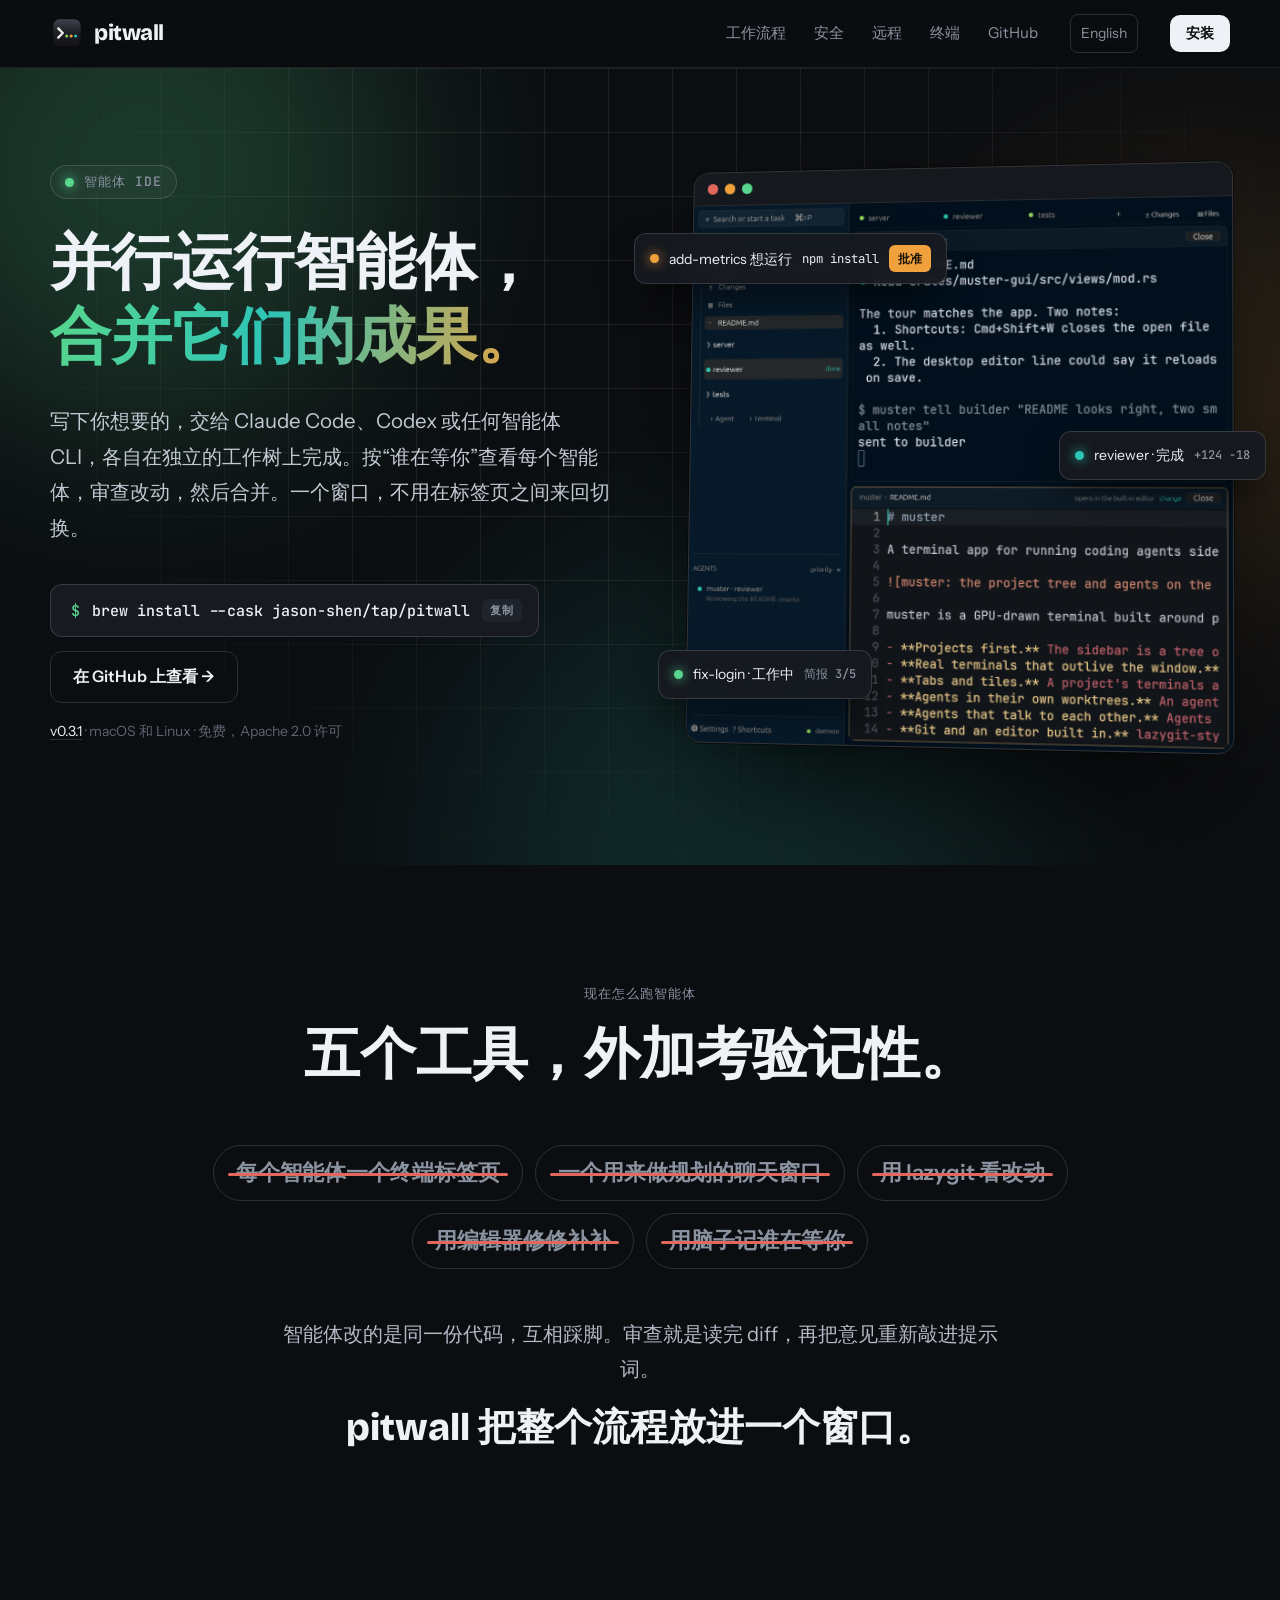
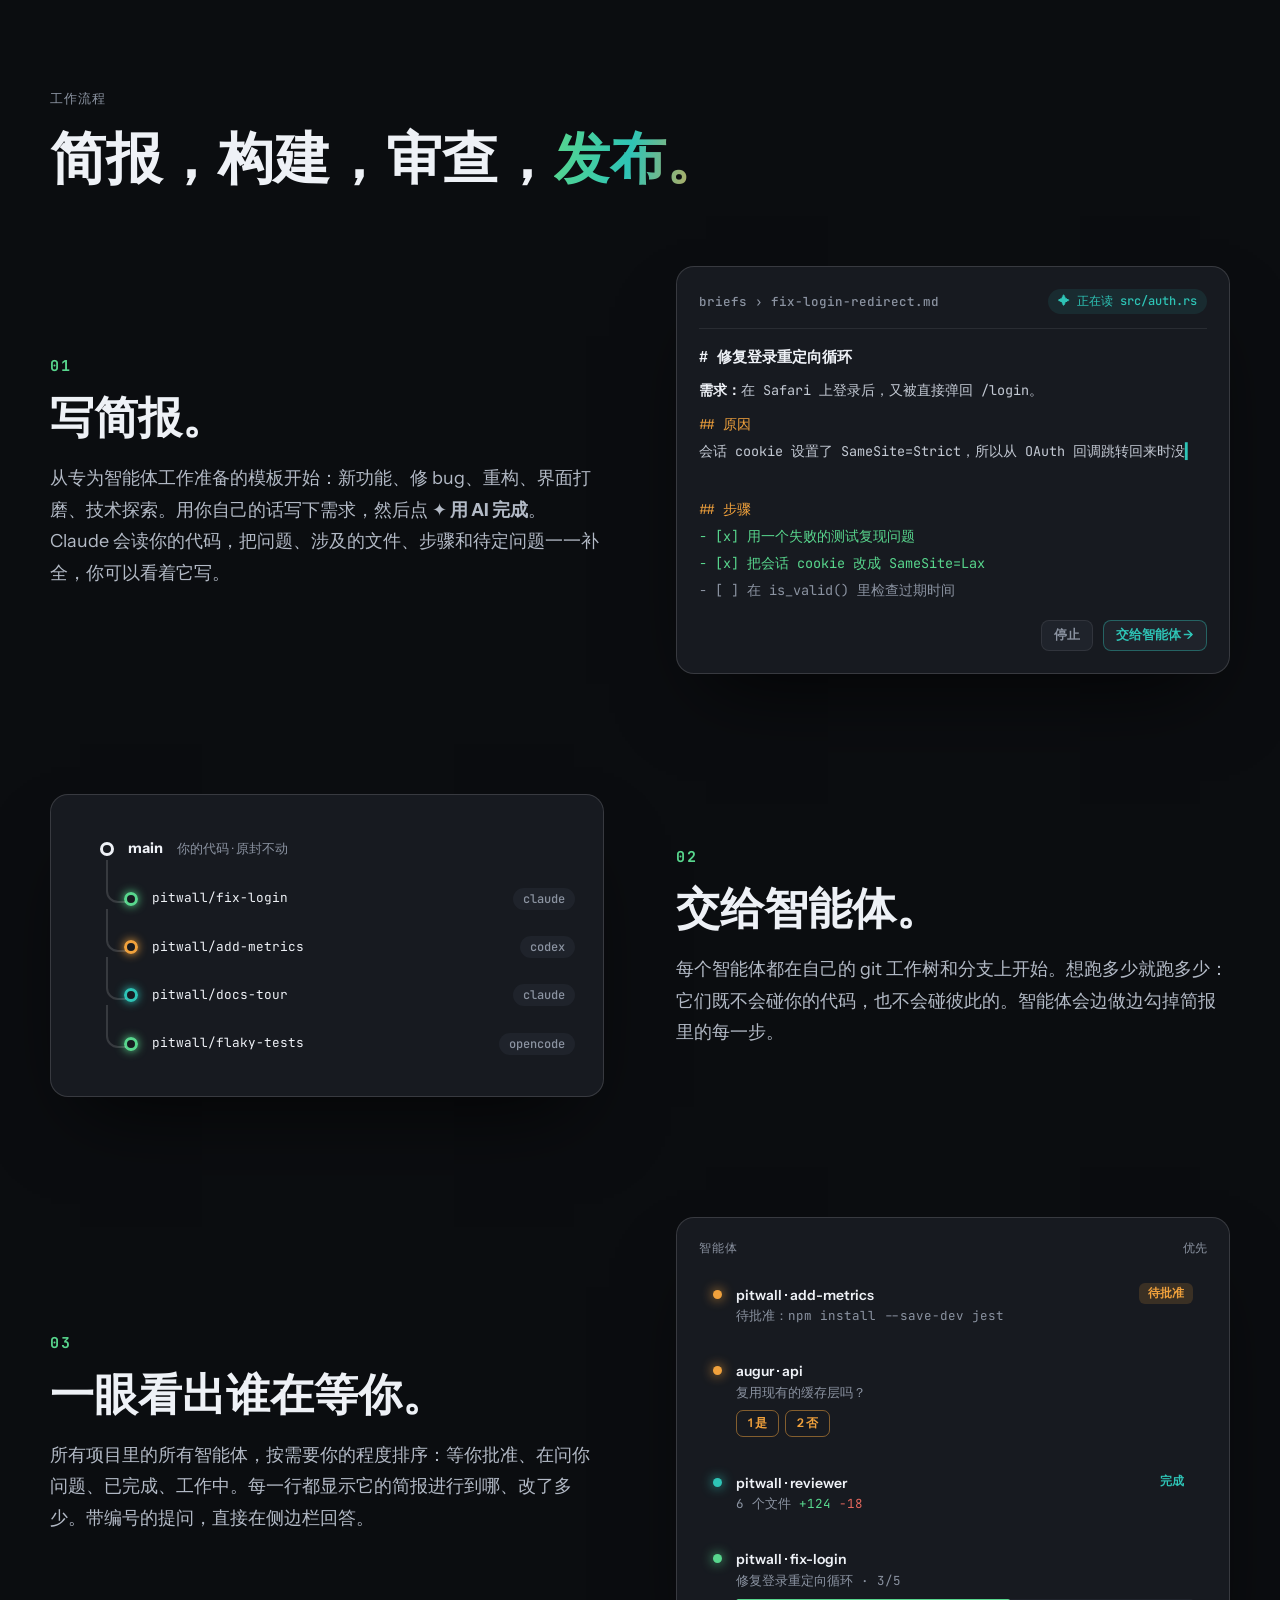
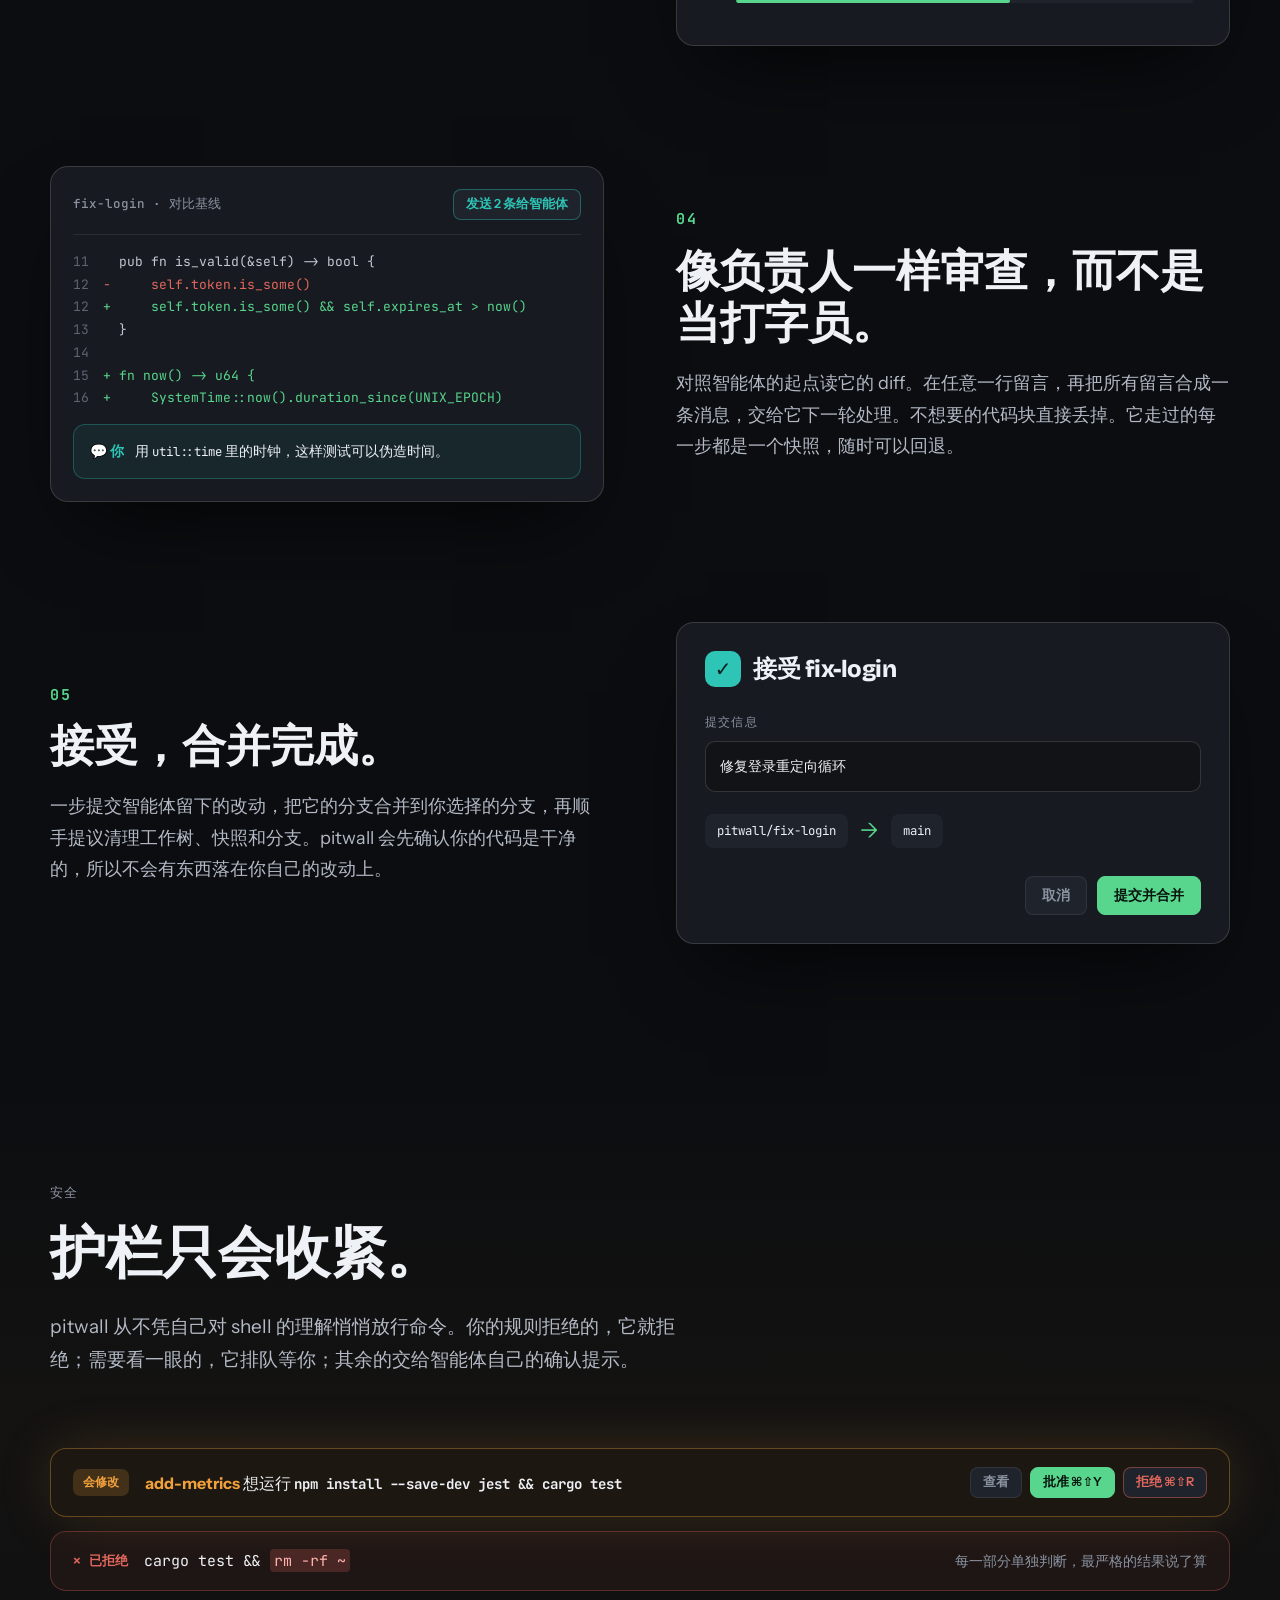
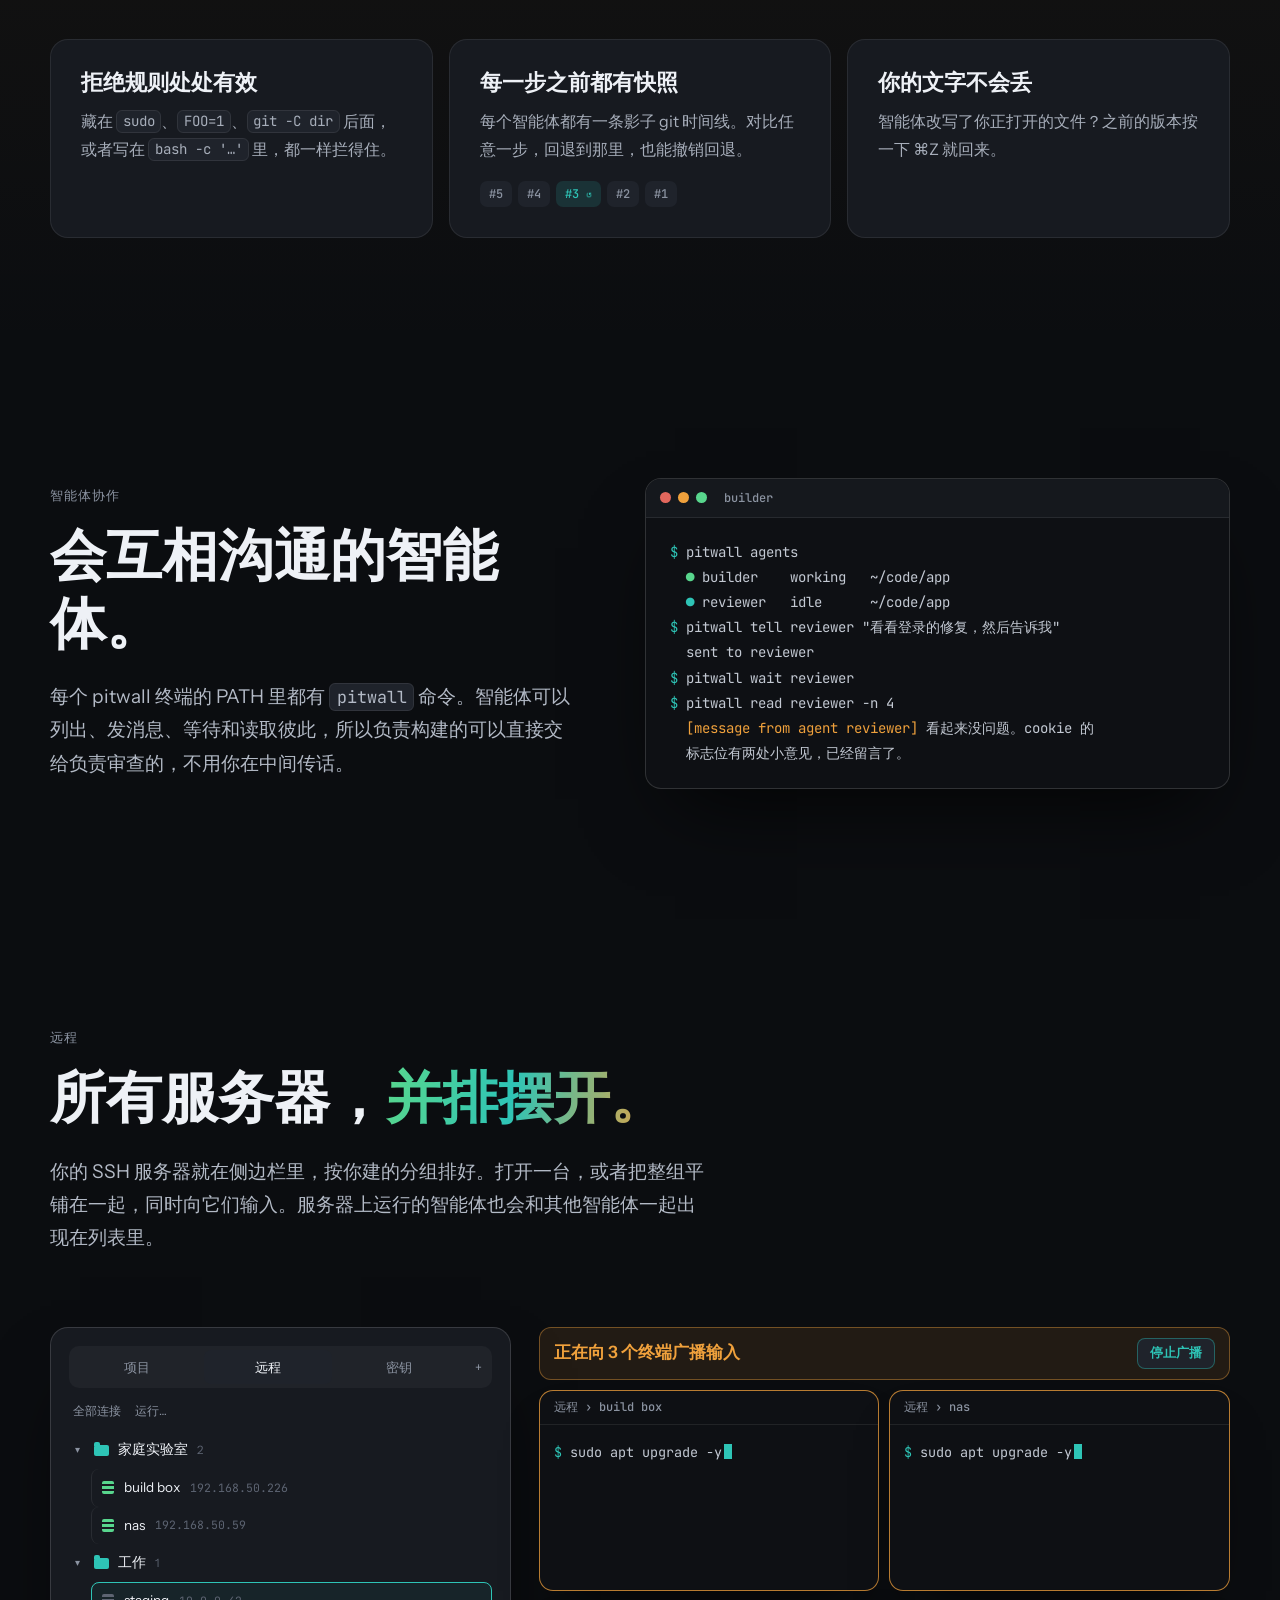
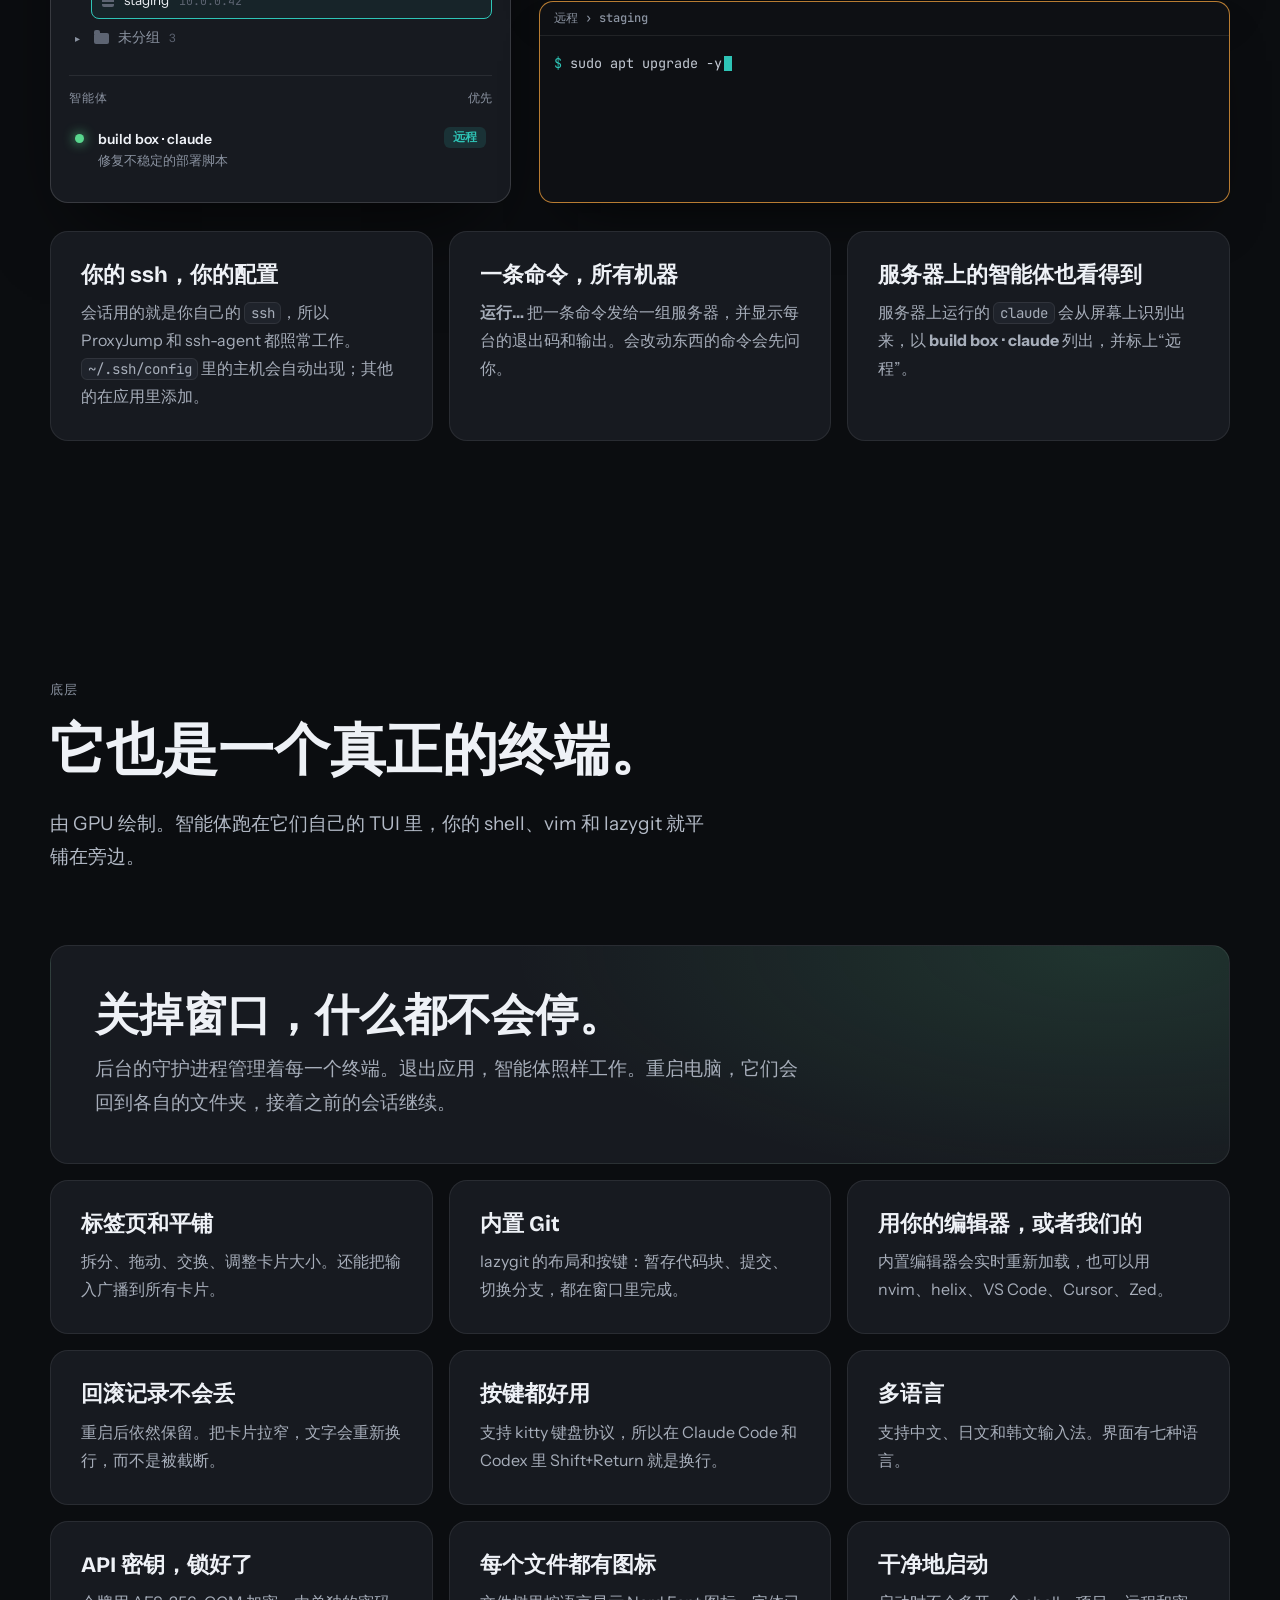
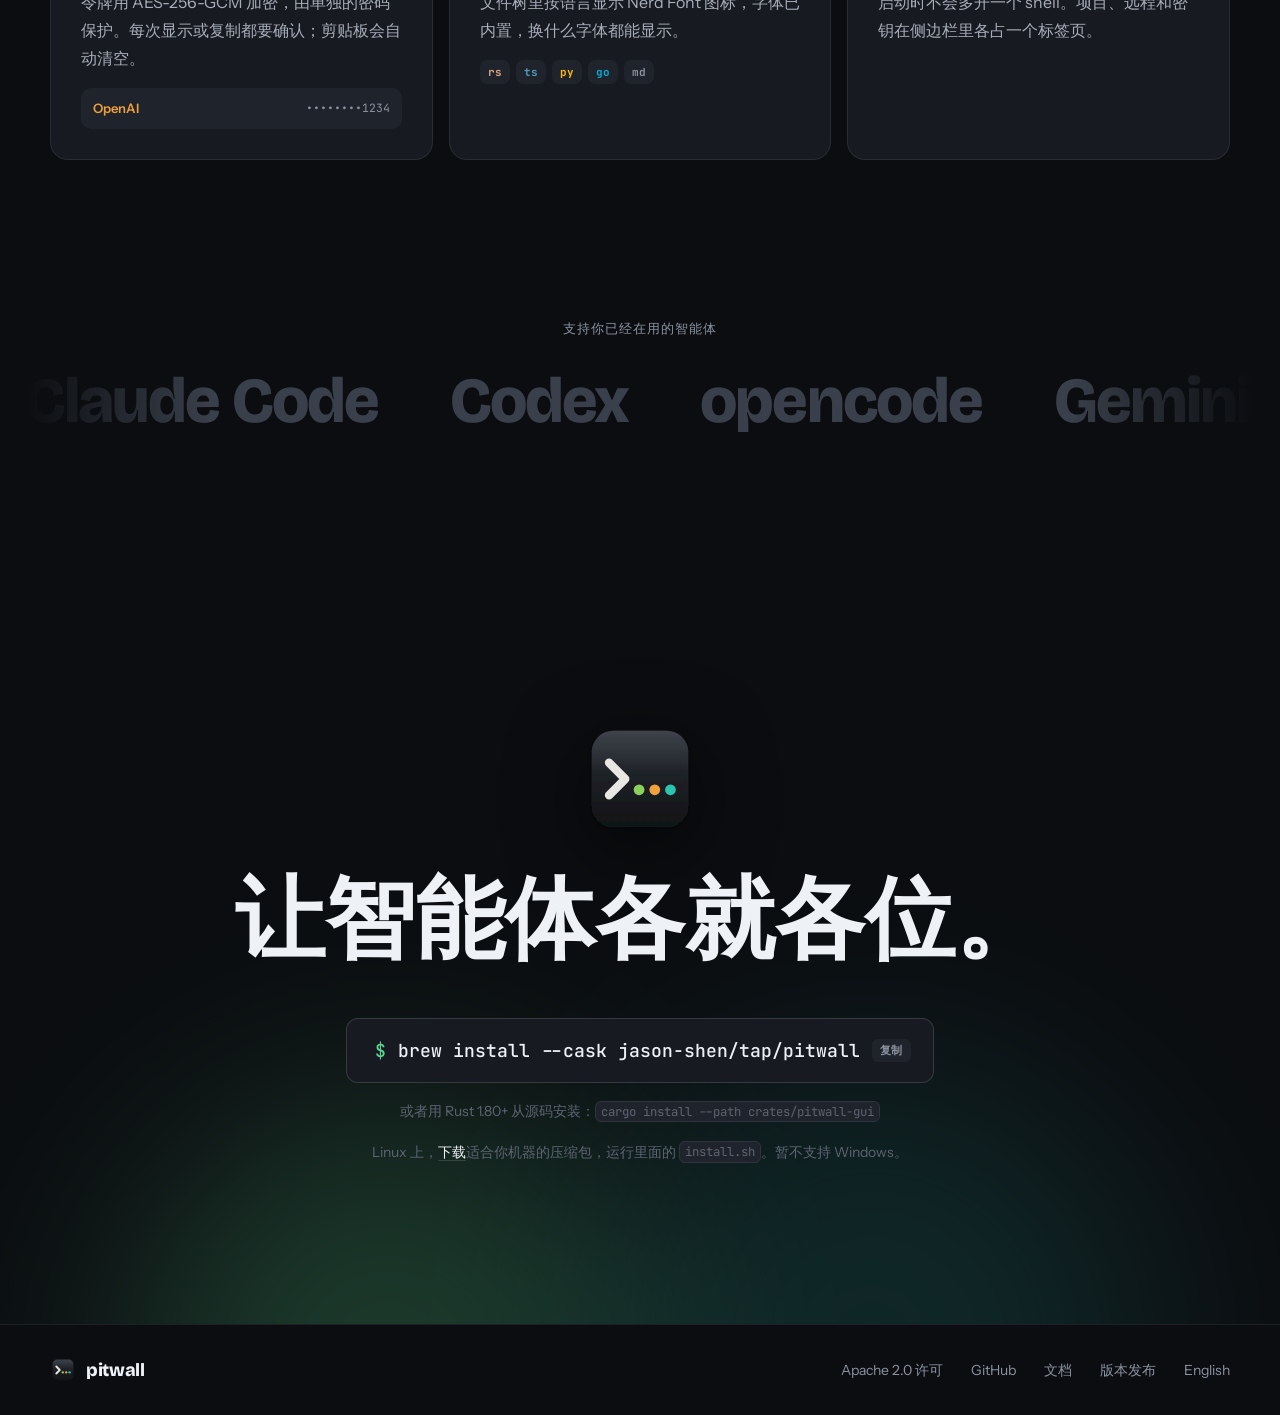
==== website/zh/index.html @ 2fe295da "Release v0.3.1" ====
<!doctype html>
<html lang="zh-CN">
<head>
  <meta charset="utf-8">
  <meta name="viewport" content="width=device-width, initial-scale=1">
  <title>pitwall · 智能体 IDE</title>
  <meta name="description" content="写一份简报，让多个编码智能体在各自的工作树上并行工作，审查它们的改动并合并。全部在一个 GPU 绘制的窗口里。">
  <meta property="og:title" content="pitwall · 智能体 IDE">
  <meta property="og:description" content="并行运行智能体，合并它们的成果。Claude Code、Codex 等等都在一个窗口里，各自拥有独立的工作树。">
  <meta property="og:image" content="../assets/screenshot.png">
  <meta name="theme-color" content="#0b0d10">
  <link rel="alternate" hreflang="en" href="../">
  <link rel="alternate" hreflang="zh-CN" href="./">
  <link rel="icon" href="../assets/pitwall.svg" type="image/svg+xml">
  <link rel="apple-touch-icon" href="../assets/pitwall-256.png">
  <link rel="preconnect" href="https://fonts.googleapis.com">
  <link rel="preconnect" href="https://fonts.gstatic.com" crossorigin>
  <link href="https://fonts.googleapis.com/css2?family=Bricolage+Grotesque:opsz,wght@12..96,500;12..96,700;12..96,800&family=Instrument+Sans:wght@400;500;600&family=JetBrains+Mono:wght@400;500;700&display=swap" rel="stylesheet">
  <link rel="stylesheet" href="../style.css">
</head>
<body>

<header class="nav">
  <a class="brand" href="#top"><img src="../assets/pitwall.svg" alt="" width="34" height="34"><span>pitwall</span></a>
  <nav class="nav-links">
    <a href="#loop">工作流程</a>
    <a href="#safety">安全</a>
    <a href="#remotes">远程</a>
    <a href="#terminal">终端</a>
    <a href="https://github.com/jason-shen/pitwall">GitHub</a>
  </nav>
  <a class="lang" href="../" hreflang="en" lang="en">English</a>
  <a class="btn btn-small" href="#install">安装</a>
</header>

<main id="top">

  <section class="hero">
    <div class="glow glow-green"></div>
    <div class="glow glow-amber"></div>
    <div class="glow glow-teal"></div>

    <div class="hero-copy">
      <p class="eyebrow"><span class="dot dot-green pulse"></span>智能体 IDE</p>
      <h1>并行运行智能体，<br><span class="grad">合并它们的成果。</span></h1>
      <p class="lede">写下你想要的，交给 Claude Code、Codex 或任何智能体 CLI，各自在独立的工作树上完成。按“谁在等你”查看每个智能体，审查改动，然后合并。一个窗口，不用在标签页之间来回切换。</p>
      <div class="cta-row">
        <button class="install-pill" data-copy="brew install --cask jason-shen/tap/pitwall">
          <span class="prompt">$</span> brew install --cask jason-shen/tap/pitwall
          <span class="copy-label">复制</span>
        </button>
        <a class="btn btn-ghost" href="https://github.com/jason-shen/pitwall">在 GitHub 上查看 →</a>
      </div>
      <p class="fine"><a class="version" href="https://github.com/jason-shen/pitwall/releases/tag/v0.3.1">v0.3.1</a> · macOS 和 Linux · 免费，Apache 2.0 许可</p>
    </div>

    <div class="hero-shot">
      <div class="window">
        <div class="window-bar"><i></i><i></i><i></i></div>
        <img src="../assets/screenshot.png" alt="pitwall：侧边栏里的项目和智能体，两张平铺的卡片里分别打开着一个智能体和一个文件" width="1200" height="1199">
      </div>
      <div class="chip chip-a"><span class="dot dot-amber"></span>add-metrics 想运行 <code>npm install</code><b>批准</b></div>
      <div class="chip chip-b"><span class="dot dot-teal"></span>reviewer · 完成 <em>+124 −18</em></div>
      <div class="chip chip-c"><span class="dot dot-green pulse"></span>fix-login · 工作中 <em>简报 3/5</em></div>
    </div>
  </section>

  <section class="mess">
    <p class="kicker">现在怎么跑智能体</p>
    <h2 class="big">五个工具，外加考验记性。</h2>
    <ul class="strike">
      <li>每个智能体一个终端标签页</li>
      <li>一个用来做规划的聊天窗口</li>
      <li>用 lazygit 看改动</li>
      <li>用编辑器修修补补</li>
      <li>用脑子记谁在等你</li>
    </ul>
    <p class="mess-tail">智能体改的是同一份代码，互相踩脚。审查就是读完 diff，再把意见重新敲进提示词。<br><strong>pitwall 把整个流程放进一个窗口。</strong></p>
  </section>

  <section class="loop" id="loop">
    <div class="section-head">
      <p class="kicker">工作流程</p>
      <h2 class="big">简报，构建，审查，<span class="grad">发布。</span></h2>
    </div>

    <article class="step reveal">
      <div class="step-copy">
        <span class="num">01</span>
        <h3>写简报。</h3>
        <p>从专为智能体工作准备的模板开始：新功能、修 bug、重构、界面打磨、技术探索。用你自己的话写下需求，然后点 <b>✦ 用 AI 完成</b>。Claude 会读你的代码，把问题、涉及的文件、步骤和待定问题一一补全，你可以看着它写。</p>
      </div>
      <div class="mock mock-brief">
        <div class="mock-bar"><span class="path">briefs › fix-login-redirect.md</span><span class="tag tag-ai">✦ 正在读 src/auth.rs</span></div>
        <div class="md">
          <p class="h"># 修复登录重定向循环</p>
          <p><b>需求：</b>在 Safari 上登录后，又被直接弹回 /login。</p>
          <p class="h2">## 原因</p>
          <p class="stream" data-stream="会话 cookie 设置了 SameSite=Strict，所以从 OAuth 回调跳转回来时没有带上它，is_valid() 看不到 token。"></p>
          <p class="h2">## 步骤</p>
          <p class="task done">- [x] 用一个失败的测试复现问题</p>
          <p class="task done">- [x] 把会话 cookie 改成 SameSite=Lax</p>
          <p class="task">- [ ] 在 is_valid() 里检查过期时间</p>
        </div>
        <div class="mock-foot"><span class="btn-mini">停止</span><span class="btn-mini btn-mini-on">交给智能体 →</span></div>
      </div>
    </article>

    <article class="step reveal flip">
      <div class="step-copy">
        <span class="num">02</span>
        <h3>交给智能体。</h3>
        <p>每个智能体都在自己的 git 工作树和分支上开始。想跑多少就跑多少：它们既不会碰你的代码，也不会碰彼此的。智能体会边做边勾掉简报里的每一步。</p>
      </div>
      <div class="mock mock-tree">
        <div class="branch trunk"><span class="node"></span><b>main</b><em>你的代码 · 原封不动</em></div>
        <div class="branch"><span class="node n-green"></span><code>pitwall/fix-login</code><span class="who">claude</span></div>
        <div class="branch"><span class="node n-amber"></span><code>pitwall/add-metrics</code><span class="who">codex</span></div>
        <div class="branch"><span class="node n-teal"></span><code>pitwall/docs-tour</code><span class="who">claude</span></div>
        <div class="branch"><span class="node n-green"></span><code>pitwall/flaky-tests</code><span class="who">opencode</span></div>
      </div>
    </article>

    <article class="step reveal">
      <div class="step-copy">
        <span class="num">03</span>
        <h3>一眼看出谁在等你。</h3>
        <p>所有项目里的所有智能体，按需要你的程度排序：等你批准、在问你问题、已完成、工作中。每一行都显示它的简报进行到哪、改了多少。带编号的提问，直接在侧边栏回答。</p>
      </div>
      <div class="mock mock-agents">
        <div class="mock-label">智能体 <span>优先</span></div>
        <div class="agent"><span class="dot dot-amber pulse"></span><div><b>pitwall · add-metrics</b><small>待批准：npm install --save-dev jest</small></div><span class="pill pill-amber">待批准</span></div>
        <div class="agent"><span class="dot dot-amber"></span><div><b>augur · api</b><small>复用现有的缓存层吗？</small><span class="choices"><i>1 是</i><i>2 否</i></span></div></div>
        <div class="agent"><span class="dot dot-teal"></span><div><b>pitwall · reviewer</b><small>6 个文件 <ins>+124</ins> <del>−18</del></small></div><span class="pill pill-teal">完成</span></div>
        <div class="agent"><span class="dot dot-green pulse"></span><div><b>pitwall · fix-login</b><small>修复登录重定向循环 · 3/5</small><span class="bar"><i style="width:60%"></i></span></div></div>
      </div>
    </article>

    <article class="step reveal flip">
      <div class="step-copy">
        <span class="num">04</span>
        <h3>像负责人一样审查，而不是当打字员。</h3>
        <p>对照智能体的起点读它的 diff。在任意一行留言，再把所有留言合成一条消息，交给它下一轮处理。不想要的代码块直接丢掉。它走过的每一步都是一个快照，随时可以回退。</p>
      </div>
      <div class="mock mock-diff">
        <div class="mock-bar"><span class="path">fix-login · 对比基线</span><span class="btn-mini btn-mini-on">发送 2 条给智能体</span></div>
        <pre><span class="ln">11</span>  pub fn is_valid(&amp;self) -&gt; bool {
<span class="ln">12</span><del>-     self.token.is_some()</del>
<span class="ln">12</span><ins>+     self.token.is_some() &amp;&amp; self.expires_at &gt; now()</ins>
<span class="ln">13</span>  }
<span class="ln">14</span>
<span class="ln">15</span><ins>+ fn now() -&gt; u64 {</ins>
<span class="ln">16</span><ins>+     SystemTime::now().duration_since(UNIX_EPOCH)</ins></pre>
        <div class="comment"><b>💬 你</b> 用 <code>util::time</code> 里的时钟，这样测试可以伪造时间。</div>
      </div>
    </article>

    <article class="step reveal">
      <div class="step-copy">
        <span class="num">05</span>
        <h3>接受，合并完成。</h3>
        <p>一步提交智能体留下的改动，把它的分支合并到你选择的分支，再顺手提议清理工作树、快照和分支。pitwall 会先确认你的代码是干净的，所以不会有东西落在你自己的改动上。</p>
      </div>
      <div class="mock mock-accept">
        <div class="accept-title"><span class="check">✓</span> 接受 fix-login</div>
        <label>提交信息</label>
        <div class="field">修复登录重定向循环</div>
        <div class="accept-row"><code>pitwall/fix-login</code><span class="arrow">→</span><code>main</code></div>
        <div class="accept-actions"><span class="btn-mini">取消</span><span class="btn-mini btn-mini-go">提交并合并</span></div>
      </div>
    </article>
  </section>

  <section class="safety" id="safety">
    <div class="section-head">
      <p class="kicker">安全</p>
      <h2 class="big">护栏只会收紧。</h2>
      <p class="sub">pitwall 从不凭自己对 shell 的理解悄悄放行命令。你的规则拒绝的，它就拒绝；需要看一眼的，它排队等你；其余的交给智能体自己的确认提示。</p>
    </div>

    <div class="approval reveal">
      <span class="badge">会修改</span>
      <span class="approval-text"><b>add-metrics</b> 想运行 <code>npm install --save-dev jest &amp;&amp; cargo test</code></span>
      <span class="approval-btns"><span class="btn-mini">查看</span><span class="btn-mini btn-mini-go">批准 ⌘⇧Y</span><span class="btn-mini btn-mini-no">拒绝 ⌘⇧R</span></span>
    </div>
    <div class="denied reveal"><span class="x">✕ 已拒绝</span><code>cargo test &amp;&amp; <mark>rm -rf ~</mark></code><em>每一部分单独判断，最严格的结果说了算</em></div>

    <div class="trio">
      <div class="tile reveal">
        <h4>拒绝规则处处有效</h4>
        <p>藏在 <code>sudo</code>、<code>FOO=1</code>、<code>git -C dir</code> 后面，或者写在 <code>bash -c '…'</code> 里，都一样拦得住。</p>
      </div>
      <div class="tile reveal">
        <h4>每一步之前都有快照</h4>
        <p>每个智能体都有一条影子 git 时间线。对比任意一步，回退到那里，也能撤销回退。</p>
        <div class="timeline">
          <span>#5</span><span>#4</span><span class="here">#3 ↺</span><span>#2</span><span>#1</span>
        </div>
      </div>
      <div class="tile reveal">
        <h4>你的文字不会丢</h4>
        <p>智能体改写了你正打开的文件？之前的版本按一下 ⌘Z 就回来。</p>
      </div>
    </div>
  </section>

  <section class="team">
    <div class="team-copy reveal">
      <p class="kicker">智能体协作</p>
      <h2 class="big">会互相沟通的智能体。</h2>
      <p class="sub">每个 pitwall 终端的 PATH 里都有 <code>pitwall</code> 命令。智能体可以列出、发消息、等待和读取彼此，所以负责构建的可以直接交给负责审查的，不用你在中间传话。</p>
    </div>
    <div class="term reveal">
      <div class="window-bar"><i></i><i></i><i></i><span>builder</span></div>
<pre><span class="c">$</span> pitwall agents
  <span class="g">●</span> builder    working   ~/code/app
  <span class="t">●</span> reviewer   idle      ~/code/app
<span class="c">$</span> pitwall tell reviewer "看看登录的修复，然后告诉我"
  sent to reviewer
<span class="c">$</span> pitwall wait reviewer
<span class="c">$</span> pitwall read reviewer -n 4
  <span class="m">[message from agent reviewer]</span> 看起来没问题。cookie 的
  标志位有两处小意见，已经留言了。</pre>
    </div>
  </section>

  <section class="remotes" id="remotes">
    <div class="section-head">
      <p class="kicker">远程</p>
      <h2 class="big">所有服务器，<span class="grad">并排摆开。</span></h2>
      <p class="sub">你的 SSH 服务器就在侧边栏里，按你建的分组排好。打开一台，或者把整组平铺在一起，同时向它们输入。服务器上运行的智能体也会和其他智能体一起出现在列表里。</p>
    </div>

    <div class="remote-grid">
      <div class="mock mock-remotes reveal">
        <div class="side-tabs"><span>项目</span><span class="on">远程</span><span>密钥</span><b>+</b></div>
        <div class="side-tools"><span>全部连接</span><span>运行…</span></div>
        <div class="group open"><i class="caret">▾</i><span class="folder"></span>家庭实验室<em>2</em></div>
        <div class="remote live"><span class="srv"></span>build box<code>192.168.50.226</code></div>
        <div class="remote live"><span class="srv"></span>nas<code>192.168.50.59</code></div>
        <div class="group open"><i class="caret">▾</i><span class="folder"></span>工作<em>1</em></div>
        <div class="remote dragging"><span class="srv"></span>staging<code>10.0.0.42</code></div>
        <div class="group dim"><i class="caret">▸</i><span class="folder"></span>未分组<em>3</em></div>
        <div class="mock-label agents-label">智能体 <span>优先</span></div>
        <div class="agent remote-agent"><span class="dot dot-green pulse"></span><div><b>build box · claude</b><small>修复不稳定的部署脚本</small></div><span class="pill pill-remote">远程</span></div>
      </div>

      <div class="sessions reveal">
        <div class="bstrip"><span>正在向 3 个终端广播输入</span><span class="btn-mini btn-mini-on">停止广播</span></div>
        <div class="tiles">
          <div class="sess"><div class="sess-bar">远程 › build box</div><pre><span class="c">$</span> sudo apt upgrade -y<span class="cursor"></span></pre></div>
          <div class="sess"><div class="sess-bar">远程 › nas</div><pre><span class="c">$</span> sudo apt upgrade -y<span class="cursor"></span></pre></div>
          <div class="sess wide"><div class="sess-bar">远程 › staging</div><pre><span class="c">$</span> sudo apt upgrade -y<span class="cursor"></span></pre></div>
        </div>
      </div>
    </div>

    <div class="trio">
      <div class="tile reveal">
        <h4>你的 ssh，你的配置</h4>
        <p>会话用的就是你自己的 <code>ssh</code>，所以 ProxyJump 和 ssh-agent 都照常工作。<code>~/.ssh/config</code> 里的主机会自动出现；其他的在应用里添加。</p>
      </div>
      <div class="tile reveal">
        <h4>一条命令，所有机器</h4>
        <p><b>运行…</b> 把一条命令发给一组服务器，并显示每台的退出码和输出。会改动东西的命令会先问你。</p>
      </div>
      <div class="tile reveal">
        <h4>服务器上的智能体也看得到</h4>
        <p>服务器上运行的 <code>claude</code> 会从屏幕上识别出来，以 <b>build box · claude</b> 列出，并标上“远程”。</p>
      </div>
    </div>
  </section>

  <section class="terminal" id="terminal">
    <div class="section-head">
      <p class="kicker">底层</p>
      <h2 class="big">它也是一个真正的终端。</h2>
      <p class="sub">由 GPU 绘制。智能体跑在它们自己的 TUI 里，你的 shell、vim 和 lazygit 就平铺在旁边。</p>
    </div>
    <div class="grid">
      <div class="tile tile-wide reveal">
        <h4>关掉窗口，什么都不会停。</h4>
        <p>后台的守护进程管理着每一个终端。退出应用，智能体照样工作。重启电脑，它们会回到各自的文件夹，接着之前的会话继续。</p>
      </div>
      <div class="tile reveal"><h4>标签页和平铺</h4><p>拆分、拖动、交换、调整卡片大小。还能把输入广播到所有卡片。</p></div>
      <div class="tile reveal"><h4>内置 Git</h4><p>lazygit 的布局和按键：暂存代码块、提交、切换分支，都在窗口里完成。</p></div>
      <div class="tile reveal"><h4>用你的编辑器，或者我们的</h4><p>内置编辑器会实时重新加载，也可以用 nvim、helix、VS Code、Cursor、Zed。</p></div>
      <div class="tile reveal"><h4>回滚记录不会丢</h4><p>重启后依然保留。把卡片拉窄，文字会重新换行，而不是被截断。</p></div>
      <div class="tile reveal"><h4>按键都好用</h4><p>支持 kitty 键盘协议，所以在 Claude Code 和 Codex 里 Shift+Return 就是换行。</p></div>
      <div class="tile reveal"><h4>多语言</h4><p>支持中文、日文和韩文输入法。界面有七种语言。</p></div>
      <div class="tile reveal">
        <h4>API 密钥，锁好了</h4>
        <p>令牌用 AES-256-GCM 加密，由单独的密码保护。每次显示或复制都要确认；剪贴板会自动清空。</p>
        <div class="keyrow"><span class="k">OpenAI</span><code>••••••••1234</code></div>
      </div>
      <div class="tile reveal">
        <h4>每个文件都有图标</h4>
        <p>文件树里按语言显示 Nerd Font 图标，字体已内置，换什么字体都能显示。</p>
        <div class="icons"><span class="rs">rs</span><span class="ts">ts</span><span class="py">py</span><span class="go">go</span><span class="md">md</span></div>
      </div>
      <div class="tile reveal"><h4>干净地启动</h4><p>启动时不会多开一个 shell。项目、远程和密钥在侧边栏里各占一个标签页。</p></div>
    </div>
  </section>

  <section class="works">
    <p class="kicker">支持你已经在用的智能体</p>
    <div class="marquee" aria-label="Claude Code, Codex, opencode, Gemini, aider, goose, amp">
      <div class="marquee-track">
        <span>Claude Code</span><span>Codex</span><span>opencode</span><span>Gemini</span><span>aider</span><span>goose</span><span>amp</span>
        <span aria-hidden="true">Claude Code</span><span aria-hidden="true">Codex</span><span aria-hidden="true">opencode</span><span aria-hidden="true">Gemini</span><span aria-hidden="true">aider</span><span aria-hidden="true">goose</span><span aria-hidden="true">amp</span>
      </div>
    </div>
  </section>

  <section class="final" id="install">
    <div class="glow glow-green"></div>
    <div class="glow glow-teal"></div>
    <img src="../assets/pitwall.svg" alt="" width="120" height="120" class="final-icon">
    <h2 class="huge">让智能体各就各位。</h2>
    <button class="install-pill install-pill-lg" data-copy="brew install --cask jason-shen/tap/pitwall">
      <span class="prompt">$</span> brew install --cask jason-shen/tap/pitwall
      <span class="copy-label">复制</span>
    </button>
    <p class="fine">或者用 Rust 1.80+ 从源码安装：<code>cargo install --path crates/pitwall-gui</code></p>
    <p class="fine">Linux 上，<a href="https://github.com/jason-shen/pitwall/releases/latest">下载</a>适合你机器的压缩包，运行里面的 <code>install.sh</code>。暂不支持 Windows。</p>
  </section>

</main>

<footer class="foot">
  <a class="brand" href="#top"><img src="../assets/pitwall.svg" alt="" width="26" height="26"><span>pitwall</span></a>
  <span>Apache 2.0 许可</span>
  <a href="https://github.com/jason-shen/pitwall">GitHub</a>
  <a href="https://github.com/jason-shen/pitwall#readme">文档</a>
  <a href="https://github.com/jason-shen/pitwall/releases">版本发布</a>
  <a href="../" hreflang="en" lang="en">English</a>
</footer>

<script src="../main.js"></script>
</body>
</html>
---- website/style.css ----
/* Colours are the app's own: green working, amber waiting on you, teal done. */
:root {
  --bg: #0b0d10;
  --bg-2: #111317;
  --card: #171a20;
  --card-2: #1f232b;
  --line: rgba(255, 255, 255, 0.08);
  --line-2: rgba(255, 255, 255, 0.14);
  --text: #eef1f6;
  --muted: #8b93a1;
  --dim: #5d6472;
  --green: #58d68d;
  --amber: #f0a13c;
  --teal: #2ec4b6;
  --red: #e2675d;
  --display: "Bricolage Grotesque", system-ui, sans-serif;
  --body: "Instrument Sans", system-ui, sans-serif;
  --mono: "JetBrains Mono", ui-monospace, Menlo, monospace;
  --wrap: 1180px;
}

* { box-sizing: border-box; margin: 0; padding: 0; }
html { scroll-behavior: smooth; }
body {
  background: var(--bg);
  color: var(--text);
  font: 400 17px/1.6 var(--body);
  -webkit-font-smoothing: antialiased;
  overflow-x: hidden;
}
a { color: inherit; text-decoration: none; }
img { display: block; max-width: 100%; height: auto; }
code { font-family: var(--mono); font-size: 0.88em; }
p code, li code, .fine code, .sub code {
  background: var(--card-2);
  border: 1px solid var(--line);
  padding: 0.1em 0.4em;
  border-radius: 6px;
}
section { position: relative; padding: 120px 24px; }

/* nav */
.nav {
  position: sticky; top: 0; z-index: 50;
  display: flex; align-items: center; gap: 32px;
  padding: 14px max(24px, calc((100vw - var(--wrap)) / 2));
  background: rgba(11, 13, 16, 0.72);
  backdrop-filter: blur(14px);
  -webkit-backdrop-filter: blur(14px);
  border-bottom: 1px solid var(--line);
}
.brand { display: flex; align-items: center; gap: 10px; font: 800 22px var(--display); letter-spacing: -0.02em; }
.nav-links { display: flex; gap: 28px; margin-left: auto; font-size: 15px; color: var(--muted); }
.nav-links a:hover { color: var(--text); }
.lang { font-size: 14px; color: var(--muted); padding: 6px 10px; border: 1px solid var(--line-2); border-radius: 8px; }
.lang:hover { color: var(--text); }

.btn {
  display: inline-flex; align-items: center; gap: 8px;
  padding: 14px 22px; border-radius: 12px;
  font: 600 16px var(--body);
  background: var(--text); color: var(--bg);
  transition: transform 0.15s, background 0.15s;
}
.btn:hover { transform: translateY(-1px); }
.btn-small { padding: 9px 16px; font-size: 14px; border-radius: 10px; }
.btn-ghost { background: transparent; color: var(--text); border: 1px solid var(--line-2); }
.btn-ghost:hover { background: var(--card); }

/* type */
.eyebrow, .kicker {
  font: 500 13px var(--mono);
  text-transform: uppercase; letter-spacing: 0.14em;
  color: var(--muted);
}
.eyebrow { display: inline-flex; align-items: center; gap: 10px; padding: 7px 14px; border: 1px solid var(--line-2); border-radius: 99px; background: rgba(255,255,255,0.03); }
.kicker { margin-bottom: 18px; }
h1, h2, h3, h4 { font-family: var(--display); letter-spacing: -0.035em; line-height: 0.98; }
h1 { font-size: clamp(48px, 7.4vw, 104px); font-weight: 800; margin: 28px 0 28px; }
.big { font-size: clamp(40px, 6vw, 80px); font-weight: 800; }
.huge { font-size: clamp(56px, 10vw, 148px); font-weight: 800; letter-spacing: -0.05em; }
h3 { font-size: clamp(30px, 3.4vw, 46px); font-weight: 800; margin: 12px 0 18px; }
h4 { font-size: 22px; font-weight: 700; letter-spacing: -0.02em; line-height: 1.15; margin-bottom: 10px; }
.grad {
  background: linear-gradient(100deg, var(--green) 0%, var(--teal) 45%, var(--amber) 100%);
  -webkit-background-clip: text; background-clip: text; color: transparent;
}
.lede { font-size: clamp(18px, 1.6vw, 21px); color: #c3c9d3; max-width: 560px; }
.sub { font-size: 19px; color: #b3bac6; max-width: 660px; margin-top: 22px; }
.fine { font-size: 14px; color: var(--dim); margin-top: 16px; }
.fine a { color: var(--text); text-decoration: underline; text-decoration-color: var(--line-2); text-underline-offset: 3px; }
.fine a:hover { text-decoration-color: currentColor; }
.section-head { max-width: var(--wrap); margin: 0 auto 72px; }

/* status dots */
.dot { width: 9px; height: 9px; border-radius: 50%; flex: none; display: inline-block; }
.dot-green { background: var(--green); box-shadow: 0 0 12px var(--green); }
.dot-amber { background: var(--amber); box-shadow: 0 0 12px var(--amber); }
.dot-teal { background: var(--teal); box-shadow: 0 0 12px var(--teal); }
.pulse { animation: pulse 1.8s ease-in-out infinite; }
@keyframes pulse { 50% { opacity: 0.35; } }

.glow { position: absolute; border-radius: 50%; filter: blur(110px); opacity: 0.22; pointer-events: none; z-index: 0; }
.glow-green { width: 520px; height: 520px; background: var(--green); top: -160px; left: -120px; }
.glow-amber { width: 420px; height: 420px; background: var(--amber); top: 120px; right: -140px; opacity: 0.16; }
.glow-teal { width: 560px; height: 560px; background: var(--teal); bottom: -260px; left: 35%; opacity: 0.14; }

/* hero */
.hero {
  max-width: none;
  display: grid; grid-template-columns: 1.05fr 1fr; gap: 56px; align-items: center;
  padding: 96px max(24px, calc((100vw - var(--wrap)) / 2)) 120px;
  overflow: hidden;
}
/* On a pseudo-element so the fade-out mask doesn't also fade the screenshot. */
.hero::before {
  content: ""; position: absolute; inset: 0; z-index: 0;
  background-image:
    linear-gradient(var(--line) 1px, transparent 1px),
    linear-gradient(90deg, var(--line) 1px, transparent 1px);
  background-size: 64px 64px;
  background-position: center top;
  mask-image: radial-gradient(ellipse at 50% 30%, #000 30%, transparent 75%);
  -webkit-mask-image: radial-gradient(ellipse at 50% 30%, #000 30%, transparent 75%);
}
.hero > * { position: relative; z-index: 1; }
/* Grid items default to min-width: auto, so the diff's long lines would widen the column past the screen. */
.hero > *, .step > *, .team > * { min-width: 0; }
.hero > .glow { position: absolute; z-index: 0; }
.cta-row { display: flex; flex-wrap: wrap; gap: 14px; margin-top: 38px; }

.install-pill {
  display: inline-flex; align-items: center; gap: 12px;
  padding: 14px 16px 14px 20px; border-radius: 12px;
  background: var(--card); border: 1px solid var(--line-2);
  color: var(--text); font: 500 15px var(--mono);
  cursor: pointer; transition: border-color 0.15s, transform 0.15s;
  max-width: 100%; overflow: hidden; white-space: nowrap; text-overflow: ellipsis;
}
.install-pill:hover { border-color: var(--green); transform: translateY(-1px); }
.install-pill .prompt { color: var(--green); }
.copy-label {
  font: 600 11px var(--body); text-transform: uppercase; letter-spacing: 0.08em;
  background: var(--card-2); color: var(--muted); padding: 4px 8px; border-radius: 6px;
}
.install-pill.copied { border-color: var(--teal); }
.install-pill.copied .copy-label { color: var(--teal); }
.install-pill-lg { font-size: 18px; padding: 20px 22px 20px 28px; margin-top: 44px; }

.hero-shot { position: relative; }
.window {
  border-radius: 16px; overflow: hidden;
  border: 1px solid var(--line-2);
  background: var(--bg-2);
  box-shadow: 0 50px 120px -30px rgba(0,0,0,0.8), 0 0 0 1px rgba(0,0,0,0.5);
  transform: perspective(1600px) rotateY(-7deg) rotateX(3deg);
  transition: transform 0.6s;
}
.hero-shot:hover .window { transform: perspective(1600px) rotateY(0) rotateX(0); }
.window-bar { display: flex; align-items: center; gap: 7px; padding: 11px 14px; background: #15181d; border-bottom: 1px solid var(--line); }
.window-bar i { width: 11px; height: 11px; border-radius: 50%; background: #2c3039; }
.window-bar i:nth-child(1) { background: #e2675d; }
.window-bar i:nth-child(2) { background: #f0a13c; }
.window-bar i:nth-child(3) { background: #58d68d; }
.window-bar span { margin-left: 10px; font: 500 12px var(--mono); color: var(--muted); }

.chip {
  position: absolute; z-index: 2;
  display: flex; align-items: center; gap: 10px;
  padding: 11px 15px; border-radius: 12px;
  background: rgba(23, 26, 32, 0.92);
  backdrop-filter: blur(10px); -webkit-backdrop-filter: blur(10px);
  border: 1px solid var(--line-2);
  font-size: 14px; white-space: nowrap;
  box-shadow: 0 18px 40px -10px rgba(0,0,0,0.7);
  animation: float 6s ease-in-out infinite;
}
.chip em { font-style: normal; font: 500 12px var(--mono); color: var(--muted); }
.chip b { font-size: 12px; background: var(--amber); color: #1a1205; padding: 3px 9px; border-radius: 6px; }
.chip-a { top: 12%; left: -48px; }
.chip-b { top: 46%; right: -36px; animation-delay: -2s; }
.chip-c { bottom: 8%; left: -24px; animation-delay: -4s; }
@keyframes float { 50% { transform: translateY(-10px); } }

/* the mess */
.mess { max-width: var(--wrap); margin: 0 auto; text-align: center; }
.strike { list-style: none; margin: 56px auto 48px; display: flex; flex-wrap: wrap; justify-content: center; gap: 12px; max-width: 900px; }
.strike li {
  position: relative;
  font: 600 clamp(17px, 1.8vw, 22px) var(--body);
  padding: 12px 22px; border-radius: 99px;
  border: 1px solid var(--line-2); color: var(--muted);
}
.strike li::after {
  content: ""; position: absolute; left: 14px; right: 14px; top: 50%;
  height: 3px; border-radius: 3px; background: var(--red);
  transform: scaleX(0); transform-origin: left;
  transition: transform 0.5s cubic-bezier(.6,.1,.2,1);
}
.strike.on li::after { transform: scaleX(1); }
.strike.on li:nth-child(2)::after { transition-delay: 0.12s; }
.strike.on li:nth-child(3)::after { transition-delay: 0.24s; }
.strike.on li:nth-child(4)::after { transition-delay: 0.36s; }
.strike.on li:nth-child(5)::after { transition-delay: 0.48s; }
.mess-tail { font-size: 20px; color: #b3bac6; max-width: 720px; margin: 0 auto; }
.mess-tail strong { display: block; margin-top: 18px; color: var(--text); font: 800 clamp(26px, 3vw, 38px)/1.1 var(--display); letter-spacing: -0.03em; }

/* the loop */
.step {
  max-width: var(--wrap); margin: 0 auto 120px;
  display: grid; grid-template-columns: 1fr 1fr; gap: 72px; align-items: center;
}
.step:last-child { margin-bottom: 0; }
.step.flip .step-copy { order: 2; }
.step-copy p { font-size: 18px; color: #b3bac6; }
.num { font: 700 15px var(--mono); color: var(--green); letter-spacing: 0.1em; }

.mock {
  background: var(--card);
  border: 1px solid var(--line-2);
  border-radius: 18px;
  padding: 22px;
  font-size: 14px;
  box-shadow: 0 40px 80px -30px rgba(0,0,0,0.75);
}
.mock-bar { display: flex; justify-content: space-between; align-items: center; gap: 12px; padding-bottom: 14px; margin-bottom: 16px; border-bottom: 1px solid var(--line); }
.path { font: 500 12.5px var(--mono); color: var(--muted); }
.tag { font: 500 12px var(--mono); padding: 4px 10px; border-radius: 99px; }
.tag-ai { color: var(--teal); background: rgba(46,196,182,0.1); }
.btn-mini { display: inline-block; font: 600 12.5px var(--body); padding: 6px 12px; border-radius: 8px; background: var(--card-2); color: var(--muted); border: 1px solid var(--line); white-space: nowrap; }
.btn-mini-on { color: var(--teal); border-color: rgba(46,196,182,0.4); }
.btn-mini-go { color: #08130c; background: var(--green); border-color: var(--green); }
.btn-mini-no { color: var(--red); border-color: rgba(226,103,93,0.45); }
.mock-foot { display: flex; justify-content: flex-end; gap: 10px; margin-top: 18px; }

.md { font: 400 13.5px/1.7 var(--mono); color: #c3c9d3; }
.md p { margin-bottom: 4px; }
.md .h { color: var(--text); font-weight: 700; font-size: 15px; margin-bottom: 8px; }
.md .h2 { color: var(--amber); margin-top: 12px; }
.md b { color: var(--text); }
.stream { min-height: 3.4em; }
.stream::after { content: "▍"; color: var(--teal); animation: pulse 1s steps(1) infinite; }
.stream.finished::after { content: ""; }
.task { color: var(--muted); }
.task.done { color: var(--green); }

.mock-tree { padding: 28px; position: relative; }
.branch { position: relative; display: flex; align-items: center; gap: 14px; padding: 13px 0 13px 44px; font-size: 14.5px; }
.branch::before { content: ""; position: absolute; left: 27px; top: -14px; height: 41px; width: 18px; border-left: 2px solid var(--line-2); border-bottom: 2px solid var(--line-2); border-bottom-left-radius: 12px; }
.branch.trunk { padding-left: 0; }
.branch.trunk::before { display: none; }
.branch.trunk em { font-style: normal; color: var(--muted); font-size: 13px; }
.node { width: 14px; height: 14px; border-radius: 50%; border: 3px solid var(--muted); flex: none; margin-left: 1px; }
.branch.trunk .node { margin-left: 21px; border-color: var(--text); }
.n-green { border-color: var(--green); box-shadow: 0 0 10px var(--green); }
.n-amber { border-color: var(--amber); box-shadow: 0 0 10px var(--amber); }
.n-teal { border-color: var(--teal); box-shadow: 0 0 10px var(--teal); }
.branch code { color: var(--text); }
.who { margin-left: auto; font: 500 12px var(--mono); color: var(--muted); background: var(--card-2); padding: 3px 10px; border-radius: 99px; }

.mock-label { display: flex; justify-content: space-between; font: 500 12px var(--mono); letter-spacing: 0.1em; color: var(--muted); margin-bottom: 12px; }
.mock-label span { letter-spacing: 0; }
.agent { display: flex; align-items: flex-start; gap: 14px; padding: 14px; border-radius: 12px; margin-bottom: 6px; }
.agent:first-of-type { background: rgba(240,161,60,0.07); border: 1px solid rgba(240,161,60,0.2); }
.agent .dot { margin-top: 7px; }
.agent > div { flex: 1; min-width: 0; }
.agent b { display: block; font-weight: 600; }
.agent small { display: block; color: var(--muted); font: 400 12.5px var(--mono); overflow: hidden; text-overflow: ellipsis; white-space: nowrap; }
.agent ins { color: var(--green); text-decoration: none; }
.agent del { color: var(--red); text-decoration: none; }
.pill { font: 600 11.5px var(--body); padding: 3px 9px; border-radius: 6px; }
.pill-amber { background: rgba(240,161,60,0.16); color: var(--amber); }
.pill-teal { color: var(--teal); }
.choices { display: flex; gap: 6px; margin-top: 8px; }
.choices i { font: 600 12px var(--body); font-style: normal; padding: 4px 11px; border-radius: 7px; border: 1px solid rgba(240,161,60,0.5); color: var(--amber); }
.bar { display: block; height: 4px; border-radius: 4px; background: var(--card-2); margin-top: 9px; overflow: hidden; }
.bar i { display: block; height: 100%; background: var(--green); border-radius: 4px; }

.mock-diff pre { font: 400 13px/1.75 var(--mono); color: #c3c9d3; overflow-x: auto; }
.mock-diff .ln { display: inline-block; width: 30px; color: var(--dim); }
.mock-diff ins, .mock-diff del { text-decoration: none; display: inline; }
.mock-diff ins { color: var(--green); }
.mock-diff del { color: var(--red); }
.comment { margin-top: 14px; padding: 14px 16px; border-radius: 12px; background: rgba(46,196,182,0.08); border: 1px solid rgba(46,196,182,0.3); font-size: 14px; }
.comment b { color: var(--teal); margin-right: 8px; }

.mock-accept { padding: 28px; }
.accept-title { font: 800 24px var(--display); letter-spacing: -0.02em; display: flex; align-items: center; gap: 12px; margin-bottom: 22px; }
.check { display: grid; place-items: center; width: 36px; height: 36px; border-radius: 10px; background: var(--teal); color: #05201d; font-size: 20px; }
.mock-accept label { font: 500 12px var(--mono); color: var(--muted); text-transform: uppercase; letter-spacing: 0.1em; }
.field { margin: 8px 0 20px; padding: 12px 14px; border-radius: 10px; background: var(--bg-2); border: 1px solid var(--line-2); }
.accept-row { display: flex; align-items: center; gap: 12px; flex-wrap: wrap; }
.accept-row code { background: var(--card-2); padding: 6px 12px; border-radius: 8px; }
.arrow { color: var(--green); font-size: 22px; }
.accept-actions { display: flex; justify-content: flex-end; gap: 10px; margin-top: 26px; }
.accept-actions .btn-mini { font-size: 14px; padding: 9px 16px; }

/* safety */
.safety { background: linear-gradient(180deg, transparent, rgba(240,161,60,0.04) 40%, transparent); }
.approval, .denied, .trio { max-width: var(--wrap); margin-left: auto; margin-right: auto; }
.approval {
  display: flex; align-items: center; gap: 16px; flex-wrap: wrap;
  padding: 18px 22px; border-radius: 16px;
  background: #1c1710; border: 1px solid rgba(240,161,60,0.35);
  box-shadow: 0 0 60px -10px rgba(240,161,60,0.25);
  font-size: 16px;
}
.badge { font: 600 12px var(--mono); background: rgba(240,161,60,0.18); color: var(--amber); padding: 5px 10px; border-radius: 7px; }
.approval-text b { color: var(--amber); }
.approval-text code { color: var(--text); font-weight: 700; }
.approval-btns { margin-left: auto; display: flex; gap: 8px; }
.denied {
  display: flex; align-items: center; gap: 16px; flex-wrap: wrap;
  margin-top: 14px; padding: 16px 22px; border-radius: 16px;
  background: rgba(226,103,93,0.06); border: 1px solid rgba(226,103,93,0.3);
}
.denied .x { font: 700 13px var(--mono); color: var(--red); }
.denied mark { background: rgba(226,103,93,0.22); color: #ffb3ac; padding: 2px 4px; border-radius: 4px; }
.denied em { font-style: normal; color: var(--muted); font-size: 14px; margin-left: auto; }
.trio { display: grid; grid-template-columns: repeat(3, 1fr); gap: 16px; margin-top: 48px; }

.tile {
  padding: 30px; border-radius: 18px;
  background: var(--card); border: 1px solid var(--line);
  transition: border-color 0.2s, transform 0.2s;
}
.tile:hover { border-color: var(--line-2); transform: translateY(-3px); }
.tile p { color: #a7aeba; font-size: 16px; }
.timeline { display: flex; gap: 6px; margin-top: 18px; flex-wrap: wrap; }
.timeline span { font: 500 12px var(--mono); padding: 5px 9px; border-radius: 7px; background: var(--card-2); color: var(--muted); }
.timeline .here { background: rgba(46,196,182,0.14); color: var(--teal); }

/* agents together */
.team { max-width: calc(var(--wrap) + 48px); margin: 0 auto; display: grid; grid-template-columns: 1fr 1.1fr; gap: 64px; align-items: center; }
.term { border-radius: 16px; overflow: hidden; border: 1px solid var(--line-2); background: #0e1014; box-shadow: 0 40px 80px -30px rgba(0,0,0,0.8); }
.term pre { padding: 22px 24px; font: 400 14px/1.8 var(--mono); color: #c3c9d3; overflow-x: auto; }
.term .c { color: var(--teal); }
.term .g { color: var(--green); }
.term .t { color: var(--teal); }
.term .m { color: var(--amber); }

/* terminal grid */
.grid { max-width: var(--wrap); margin: 0 auto; display: grid; grid-template-columns: repeat(3, 1fr); gap: 16px; }
.tile-wide {
  grid-column: span 3;
  padding: 44px;
  background:
    radial-gradient(600px 240px at 90% 0%, rgba(88,214,141,0.14), transparent),
    var(--card);
}
.tile-wide h4 { font-size: clamp(28px, 3.4vw, 44px); font-weight: 800; letter-spacing: -0.035em; }
.tile-wide p { font-size: 19px; max-width: 720px; }

/* works with */
.works { text-align: center; padding-top: 40px; overflow: hidden; }
.marquee { margin-top: 24px; mask-image: linear-gradient(90deg, transparent, #000 15%, #000 85%, transparent); -webkit-mask-image: linear-gradient(90deg, transparent, #000 15%, #000 85%, transparent); }
.marquee-track { display: flex; gap: 72px; width: max-content; animation: marquee 32s linear infinite; }
.marquee-track span { font: 800 clamp(36px, 5vw, 64px) var(--display); letter-spacing: -0.03em; color: #3a404b; white-space: nowrap; transition: color 0.2s; }
.marquee-track span:hover { color: var(--text); }
@keyframes marquee { to { transform: translateX(calc(-50% - 36px)); } }

/* final */
.final { text-align: center; overflow: hidden; padding: 160px 24px; display: flex; flex-direction: column; align-items: center; }
.final > *:not(.glow) { position: relative; z-index: 1; }
.final .glow-green { top: auto; bottom: -300px; left: 10%; }
.final .glow-teal { bottom: -300px; left: auto; right: 10%; }
.final-icon { width: 120px; margin-bottom: 28px; filter: drop-shadow(0 20px 40px rgba(0,0,0,0.6)); }

.foot {
  display: flex; align-items: center; gap: 28px; flex-wrap: wrap;
  padding: 32px max(24px, calc((100vw - var(--wrap)) / 2));
  border-top: 1px solid var(--line);
  color: var(--muted); font-size: 14px;
}
.foot .brand { font-size: 18px; color: var(--text); margin-right: auto; }
.foot a:hover { color: var(--text); }

/* scroll reveal; main.js adds .in */
.js .reveal { opacity: 0; transform: translateY(28px); transition: opacity 0.7s ease, transform 0.7s cubic-bezier(.2,.7,.2,1); }
.js .reveal.in { opacity: 1; transform: none; }

/* remotes */
.remote-grid { max-width: var(--wrap); margin: 0 auto; display: grid; grid-template-columns: 0.8fr 1.2fr; gap: 28px; align-items: stretch; }
.remote-grid > *, .tiles > * { min-width: 0; }
.mock-remotes { padding: 18px; }
.side-tabs { display: flex; align-items: center; gap: 4px; padding: 4px; border-radius: 10px; background: rgba(255,255,255,0.04); margin-bottom: 12px; font-size: 13px; }
.side-tabs span { flex: 1; text-align: center; padding: 6px 0; border-radius: 7px; color: var(--muted); }
.side-tabs span.on { background: var(--card-2); color: var(--text); }
.side-tabs b { color: var(--muted); font-weight: 400; padding: 0 6px 0 8px; }
.side-tools { display: flex; gap: 14px; font-size: 12px; color: var(--muted); margin: 0 0 10px 4px; }
.group { display: flex; align-items: center; gap: 9px; padding: 7px 6px; font-size: 13.5px; }
.group em { font-style: normal; font-size: 11.5px; color: var(--dim); }
.group.dim { color: var(--muted); }
.caret { font-style: normal; font-size: 10px; color: var(--muted); width: 10px; }
.folder { width: 15px; height: 11px; border-radius: 2px; background: var(--teal); position: relative; flex: none; }
.folder::before { content: ""; position: absolute; left: 0; top: -3px; width: 6px; height: 4px; border-radius: 2px 2px 0 0; background: var(--teal); }
.group.dim .folder, .group.dim .folder::before { background: var(--dim); }
.remote { display: flex; align-items: center; gap: 10px; margin-left: 22px; padding: 7px 10px; border-radius: 8px; font-size: 13.5px; border-left: 1px solid var(--line); }
.remote code { color: var(--dim); font-size: 11.5px; min-width: 0; overflow: hidden; text-overflow: ellipsis; white-space: nowrap; }
.srv { width: 12px; height: 13px; flex: none; border-radius: 2px; background: repeating-linear-gradient(to bottom, var(--dim) 0 3px, transparent 3px 5px); }
.remote.live .srv { background: repeating-linear-gradient(to bottom, var(--green) 0 3px, transparent 3px 5px); }
.remote.dragging { outline: 1.5px solid var(--teal); outline-offset: -1px; background: rgba(46,196,182,0.06); }
.agents-label { margin-top: 18px; padding-top: 14px; border-top: 1px solid var(--line); }
.remote-agent { background: none !important; border: none !important; padding: 8px 6px; }
.pill-remote { color: var(--teal); background: rgba(46,196,182,0.14); }

.sessions { display: flex; flex-direction: column; gap: 10px; }
.bstrip { display: flex; justify-content: space-between; align-items: center; gap: 12px; padding: 10px 14px; border-radius: 12px; font-weight: 600; color: var(--amber); background: rgba(240,161,60,0.1); border: 1px solid rgba(240,161,60,0.4); }
.tiles { flex: 1; display: grid; grid-template-columns: 1fr 1fr; grid-auto-rows: 1fr; gap: 10px; }
.sess { border-radius: 14px; overflow: hidden; background: #0e1014; border: 1.5px solid rgba(240,161,60,0.75); box-shadow: 0 30px 60px -30px rgba(0,0,0,0.8); }
.sess.wide { grid-column: span 2; }
.sess-bar { padding: 8px 14px; font: 500 12px var(--mono); color: var(--muted); border-bottom: 1px solid var(--line); }
.sess pre { padding: 16px 14px 34px; font: 400 13.5px/1.7 var(--mono); color: #c3c9d3; }
.sess .c { color: var(--teal); }
.cursor { display: inline-block; width: 8px; height: 1.1em; vertical-align: -0.2em; margin-left: 2px; background: var(--teal); animation: pulse 1s steps(1) infinite; }
.remotes .trio { margin-top: 28px; }

/* small visuals inside the underneath tiles */
.keyrow { display: flex; align-items: center; gap: 10px; margin-top: 16px; padding: 9px 12px; border-radius: 10px; background: var(--card-2); font-size: 13px; }
.keyrow .k { color: var(--amber); font-weight: 600; }
.keyrow code { color: var(--muted); margin-left: auto; }
.icons { display: flex; gap: 6px; margin-top: 16px; }
.icons span { font: 700 11px var(--mono); padding: 5px 8px; border-radius: 7px; background: var(--card-2); }
.icons .rs { color: #dea584; } .icons .ts { color: #519aba; } .icons .py { color: #ffbc03; } .icons .go { color: #00add8; } .icons .md { color: #8b93a1; }

@media (max-width: 960px) {
  section { padding: 88px 20px; }
  .hero { grid-template-columns: 1fr; padding-top: 64px; }
  .window { transform: none; }
  .chip-a { left: -8px; top: -18px; }
  .chip-b { right: -8px; }
  .chip-c { left: -8px; }
  .step, .team { grid-template-columns: 1fr; gap: 36px; margin-bottom: 88px; }
  .step.flip .step-copy { order: 0; }
  .trio, .grid { grid-template-columns: 1fr 1fr; }
  .tile-wide { grid-column: span 2; padding: 32px; }
  .denied em, .approval-btns { margin-left: 0; }
  .remote-grid { grid-template-columns: 1fr; }
}
@media (max-width: 640px) {
  body { font-size: 16px; }
  .nav { gap: 16px; padding: 12px 16px; }
  .nav-links { display: none; }
  .nav .lang { margin-left: auto; }
  section { padding: 72px 16px; }
  .hero { padding: 48px 16px 72px; }
  .chip { font-size: 12px; padding: 8px 11px; }
  .chip-b { display: none; }
  .install-pill, .install-pill-lg { font-size: 12px; padding: 14px; width: 100%; justify-content: center; }
  .copy-label { display: none; }
  .trio, .grid { grid-template-columns: 1fr; }
  .tile-wide { grid-column: span 1; padding: 26px; }
  .mock { padding: 16px; }
  .branch .who { display: none; }
  .tiles { grid-template-columns: 1fr; }
  .sess.wide { grid-column: span 1; }
  .bstrip { font-size: 13px; flex-wrap: wrap; }
  .foot { padding: 28px 16px; gap: 18px; }
}

@media (prefers-reduced-motion: reduce) {
  html { scroll-behavior: auto; }
  *, *::before, *::after { animation: none !important; transition: none !important; }
  .js .reveal { opacity: 1; transform: none; }
}

/* Chinese: the Latin fonts carry no CJK, so the system's take over for it.
   Tight tracking and sub-1 leading crush CJK headings. */
:root:lang(zh) {
  --display: "Bricolage Grotesque", "PingFang SC", "Hiragino Sans GB", "Noto Sans SC", "Microsoft YaHei", system-ui, sans-serif;
  --body: "Instrument Sans", "PingFang SC", "Hiragino Sans GB", "Noto Sans SC", "Microsoft YaHei", system-ui, sans-serif;
}
:lang(zh) body { line-height: 1.75; }
:lang(zh) :is(h1, h2, h3, h4, .big, .huge, .tile-wide h4, .mess-tail strong) { letter-spacing: 0; line-height: 1.2; }
:lang(zh) .eyebrow, :lang(zh) .kicker { letter-spacing: 0.08em; }
/* A CJK glyph is a full em wide, so the Latin sizes break the hero mid-word. */
:lang(zh) h1 { font-size: clamp(40px, 4.8vw, 72px); }
:lang(zh) .big { font-size: clamp(32px, 4.4vw, 60px); }
:lang(zh) .huge { font-size: clamp(44px, 7vw, 104px); }
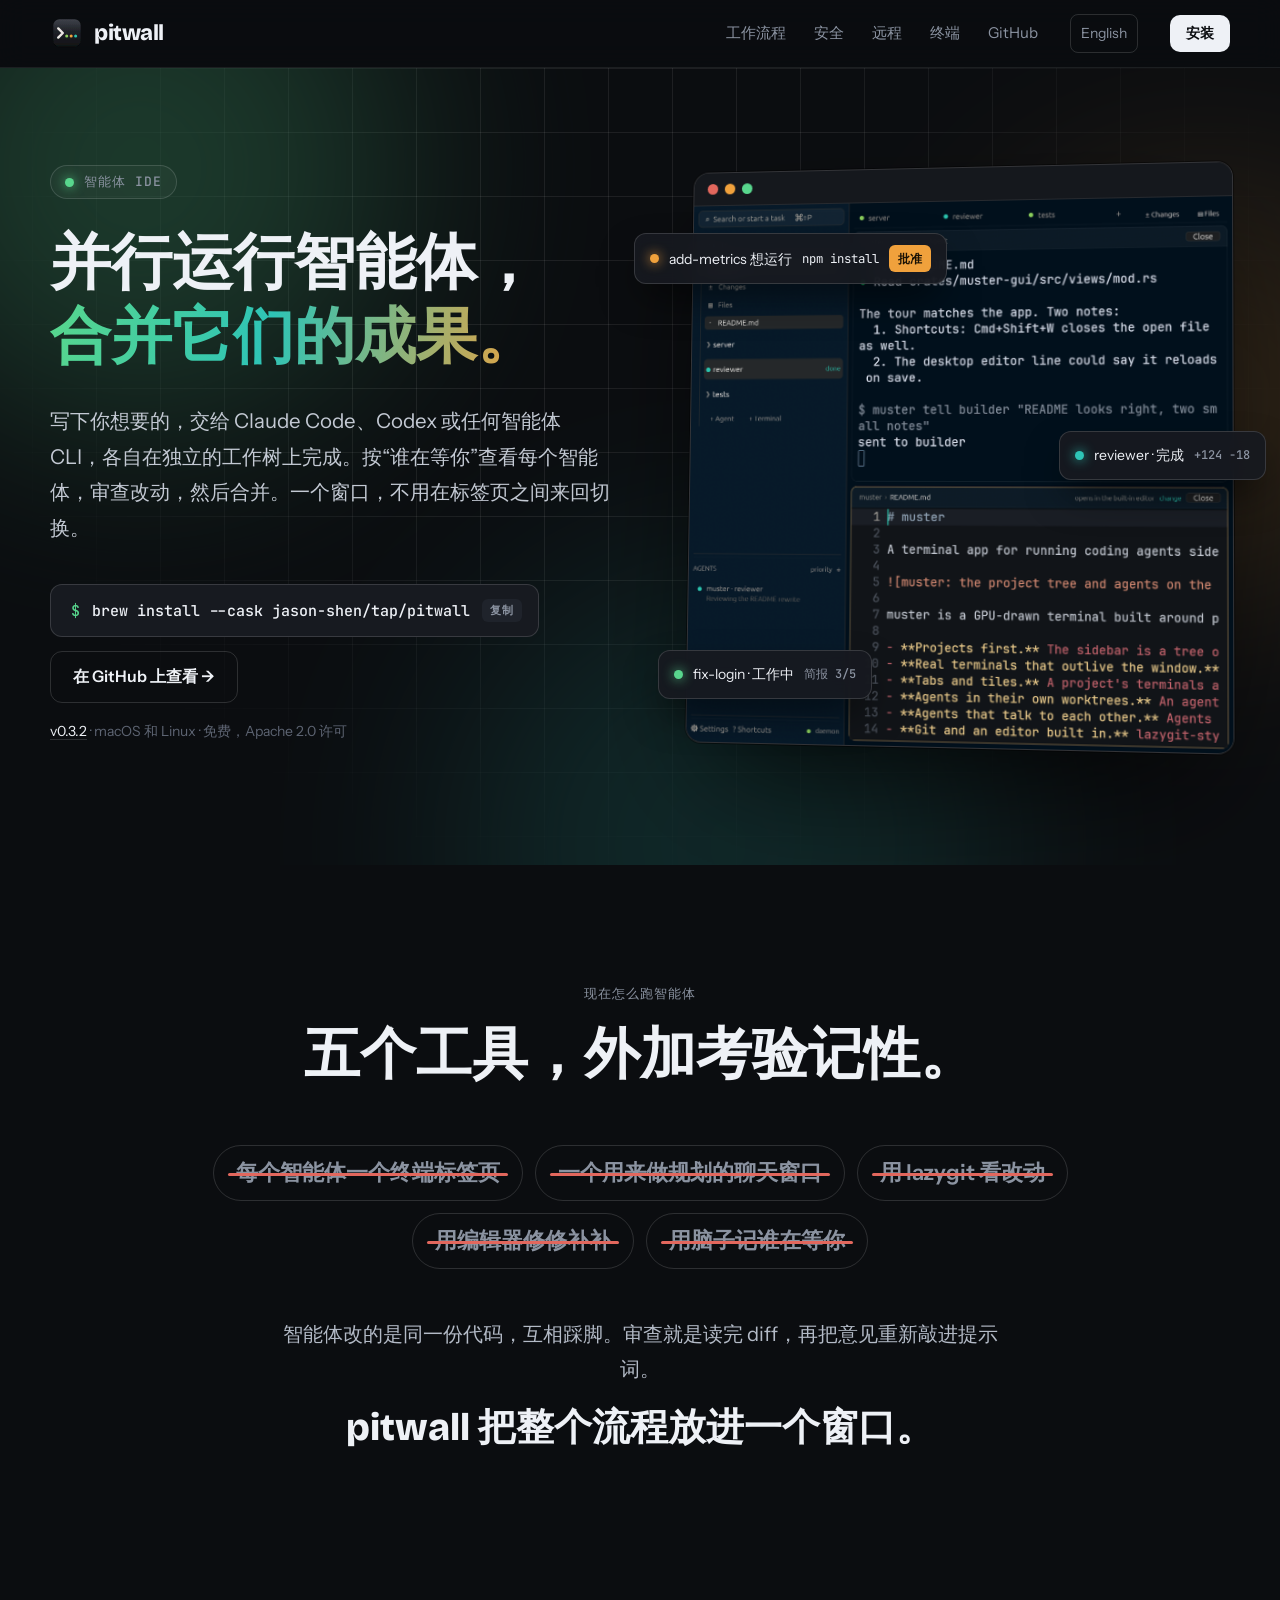
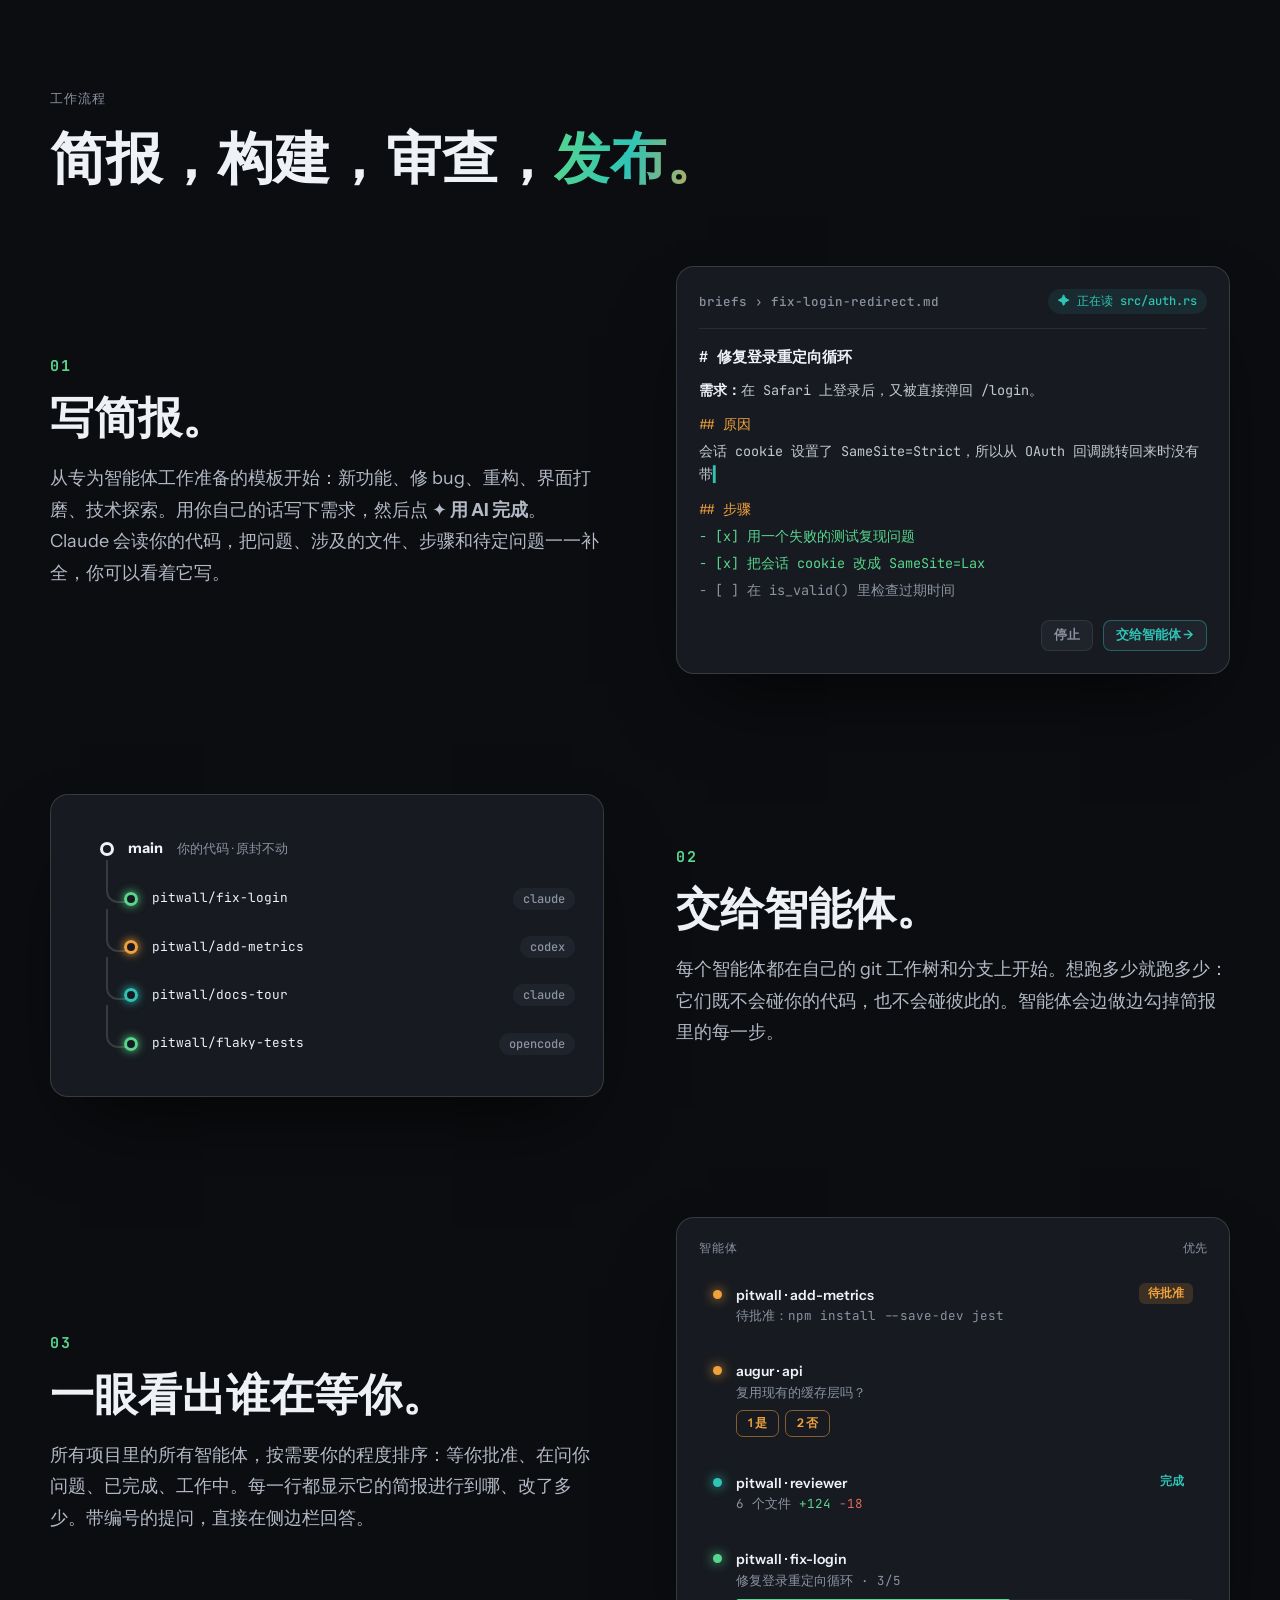
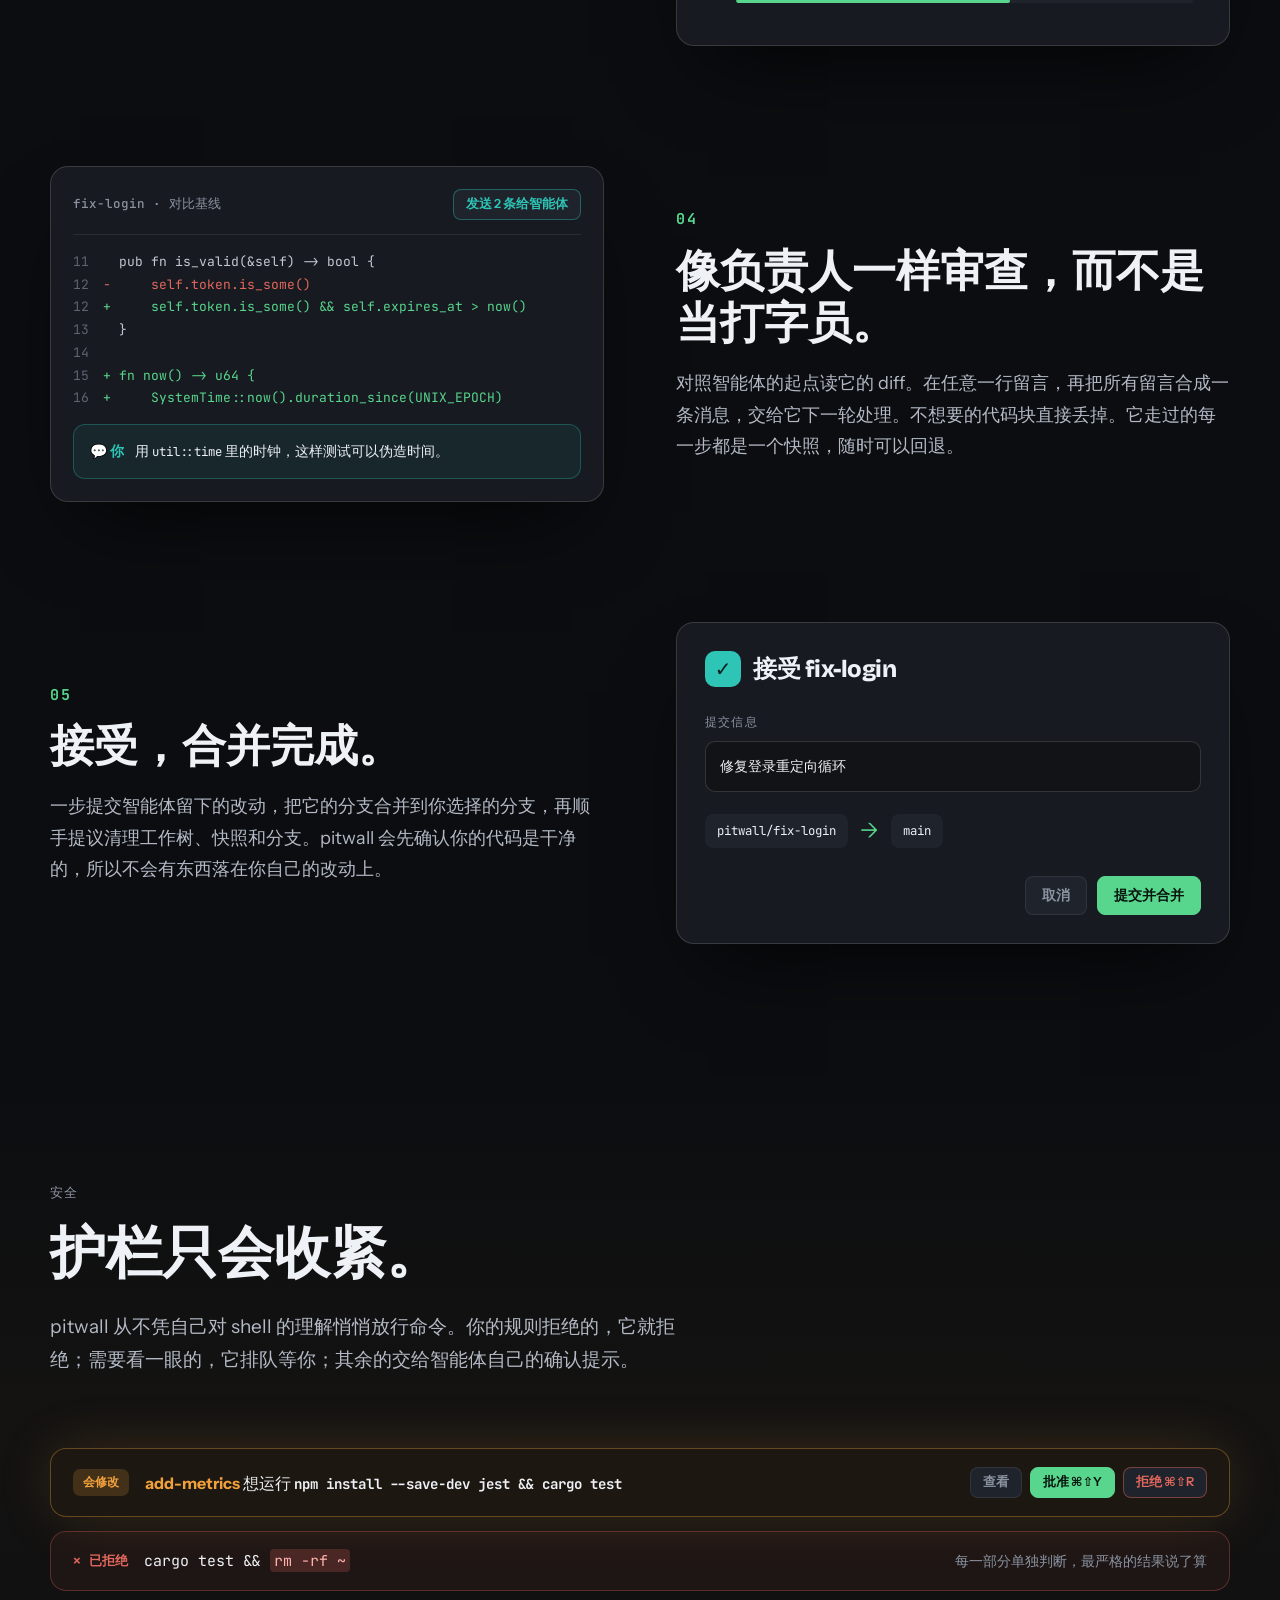
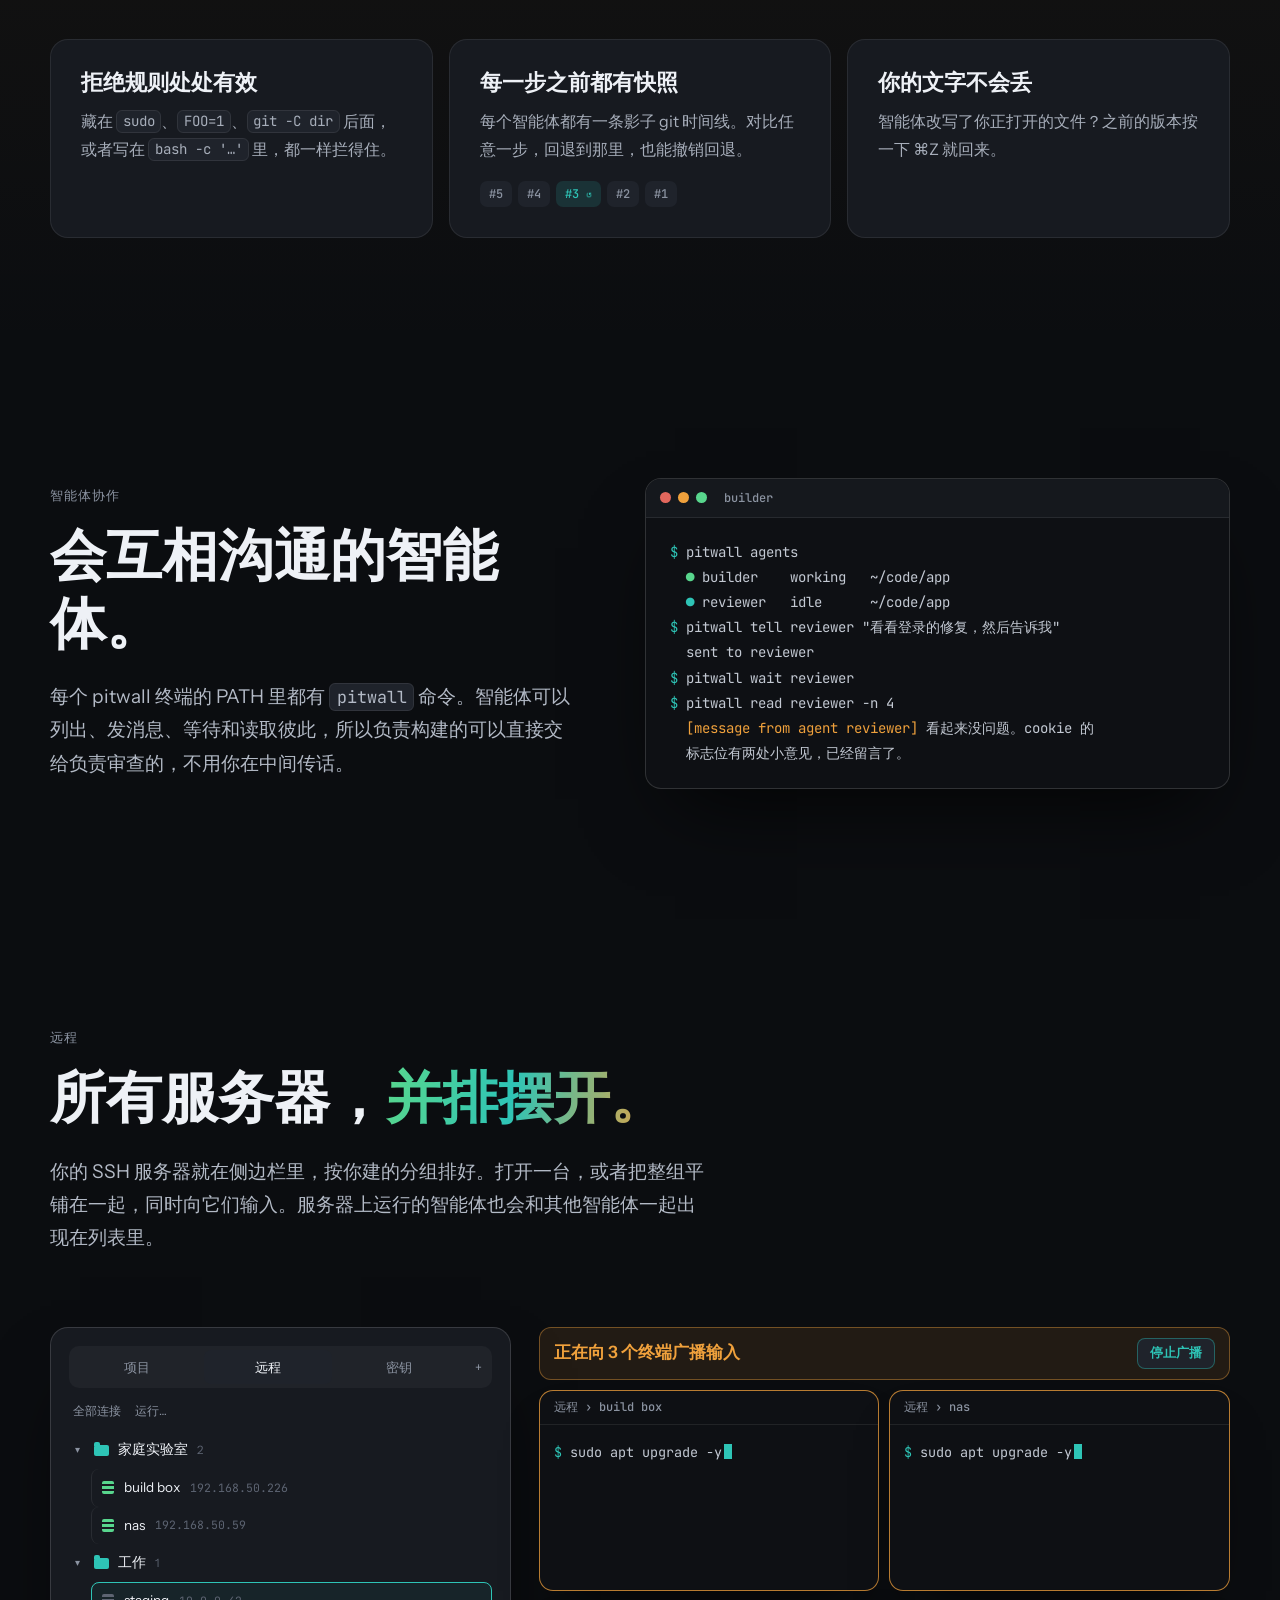
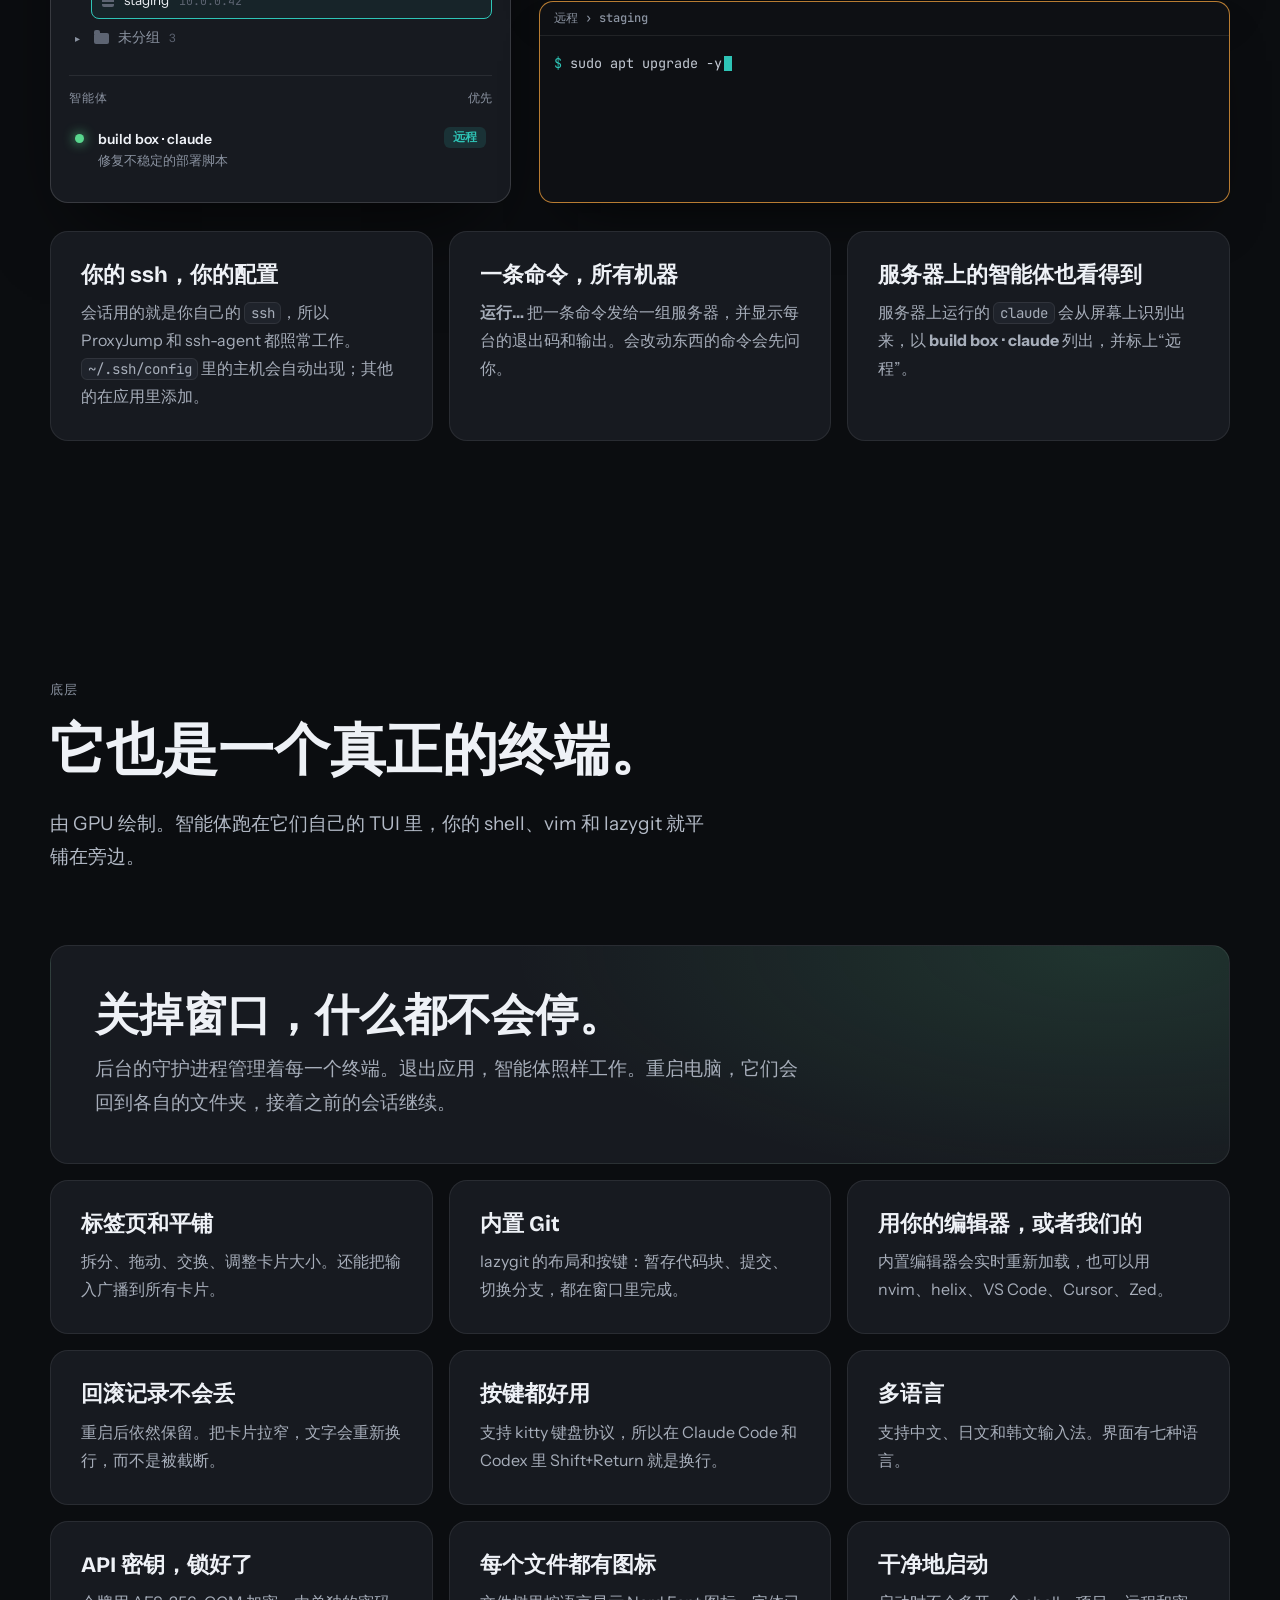
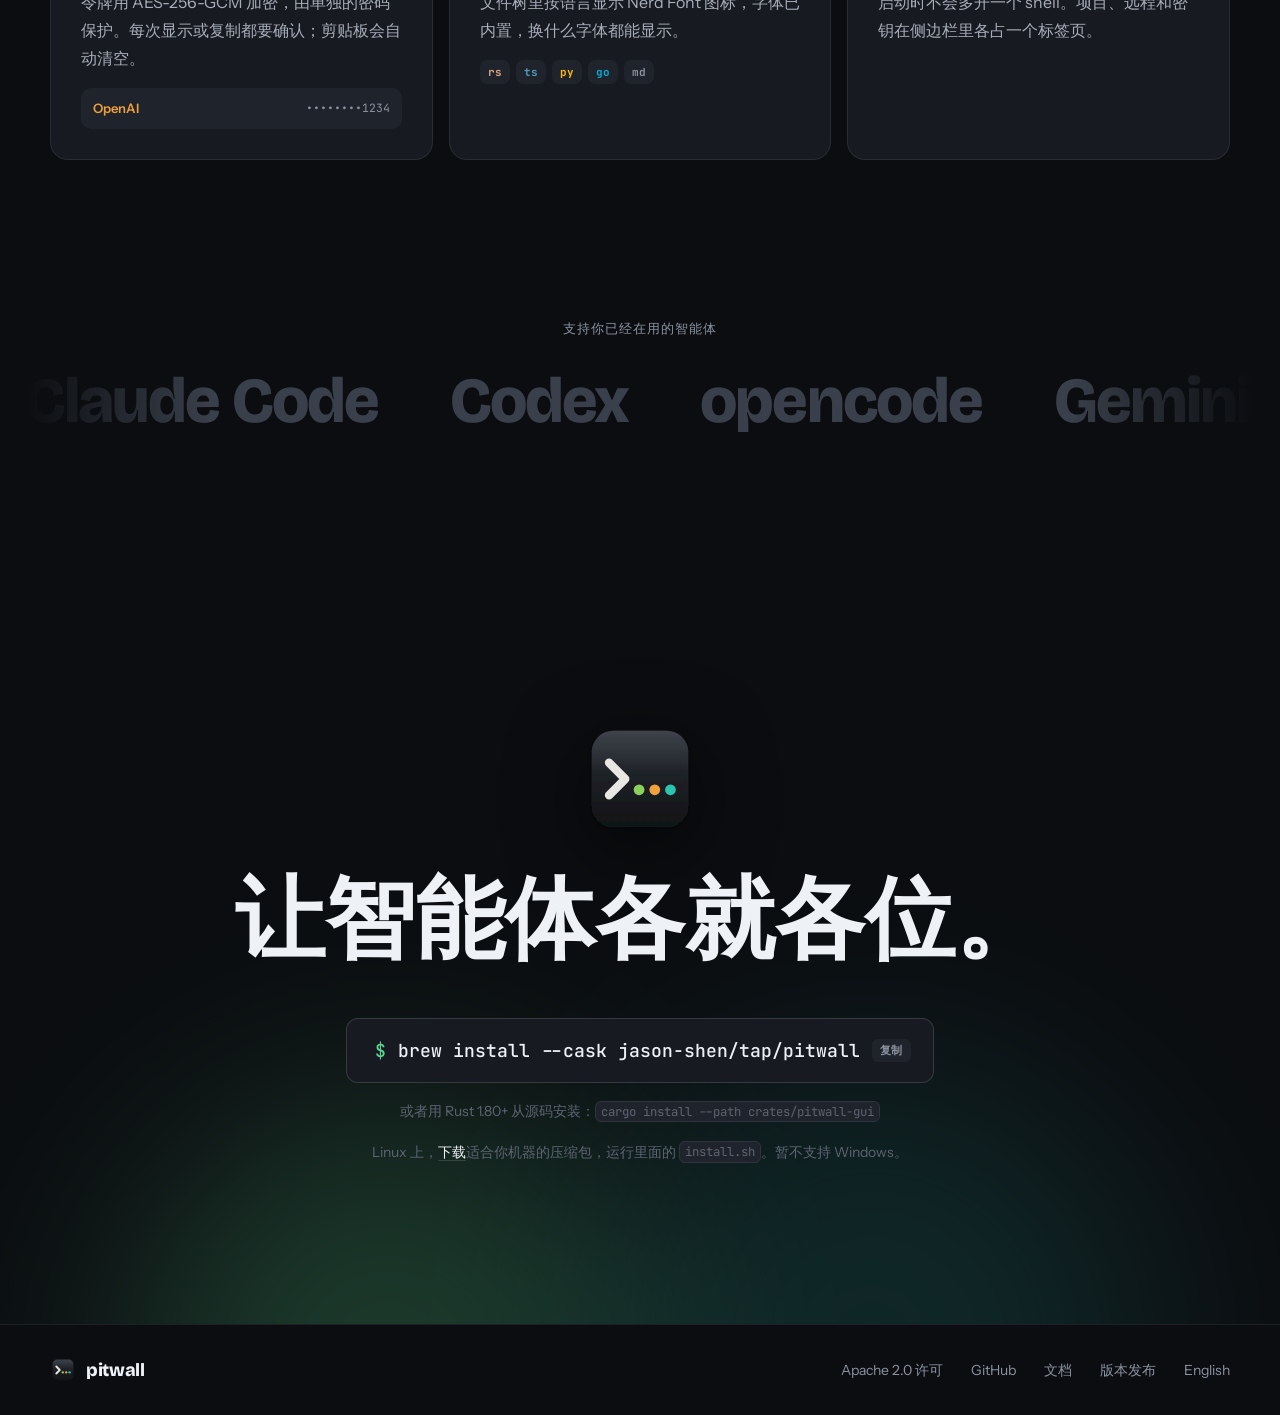
==== commit 200e6351: "Release v0.3.2" ====
--- a/website/zh/index.html
+++ b/website/zh/index.html
@@ -51,7 +51,7 @@
         </button>
         <a class="btn btn-ghost" href="https://github.com/jason-shen/pitwall">在 GitHub 上查看 →</a>
       </div>
-      <p class="fine"><a class="version" href="https://github.com/jason-shen/pitwall/releases/tag/v0.3.1">v0.3.1</a> · macOS 和 Linux · 免费，Apache 2.0 许可</p>
+      <p class="fine"><a class="version" href="https://github.com/jason-shen/pitwall/releases/tag/v0.3.2">v0.3.2</a> · macOS 和 Linux · 免费，Apache 2.0 许可</p>
     </div>
 
     <div class="hero-shot">
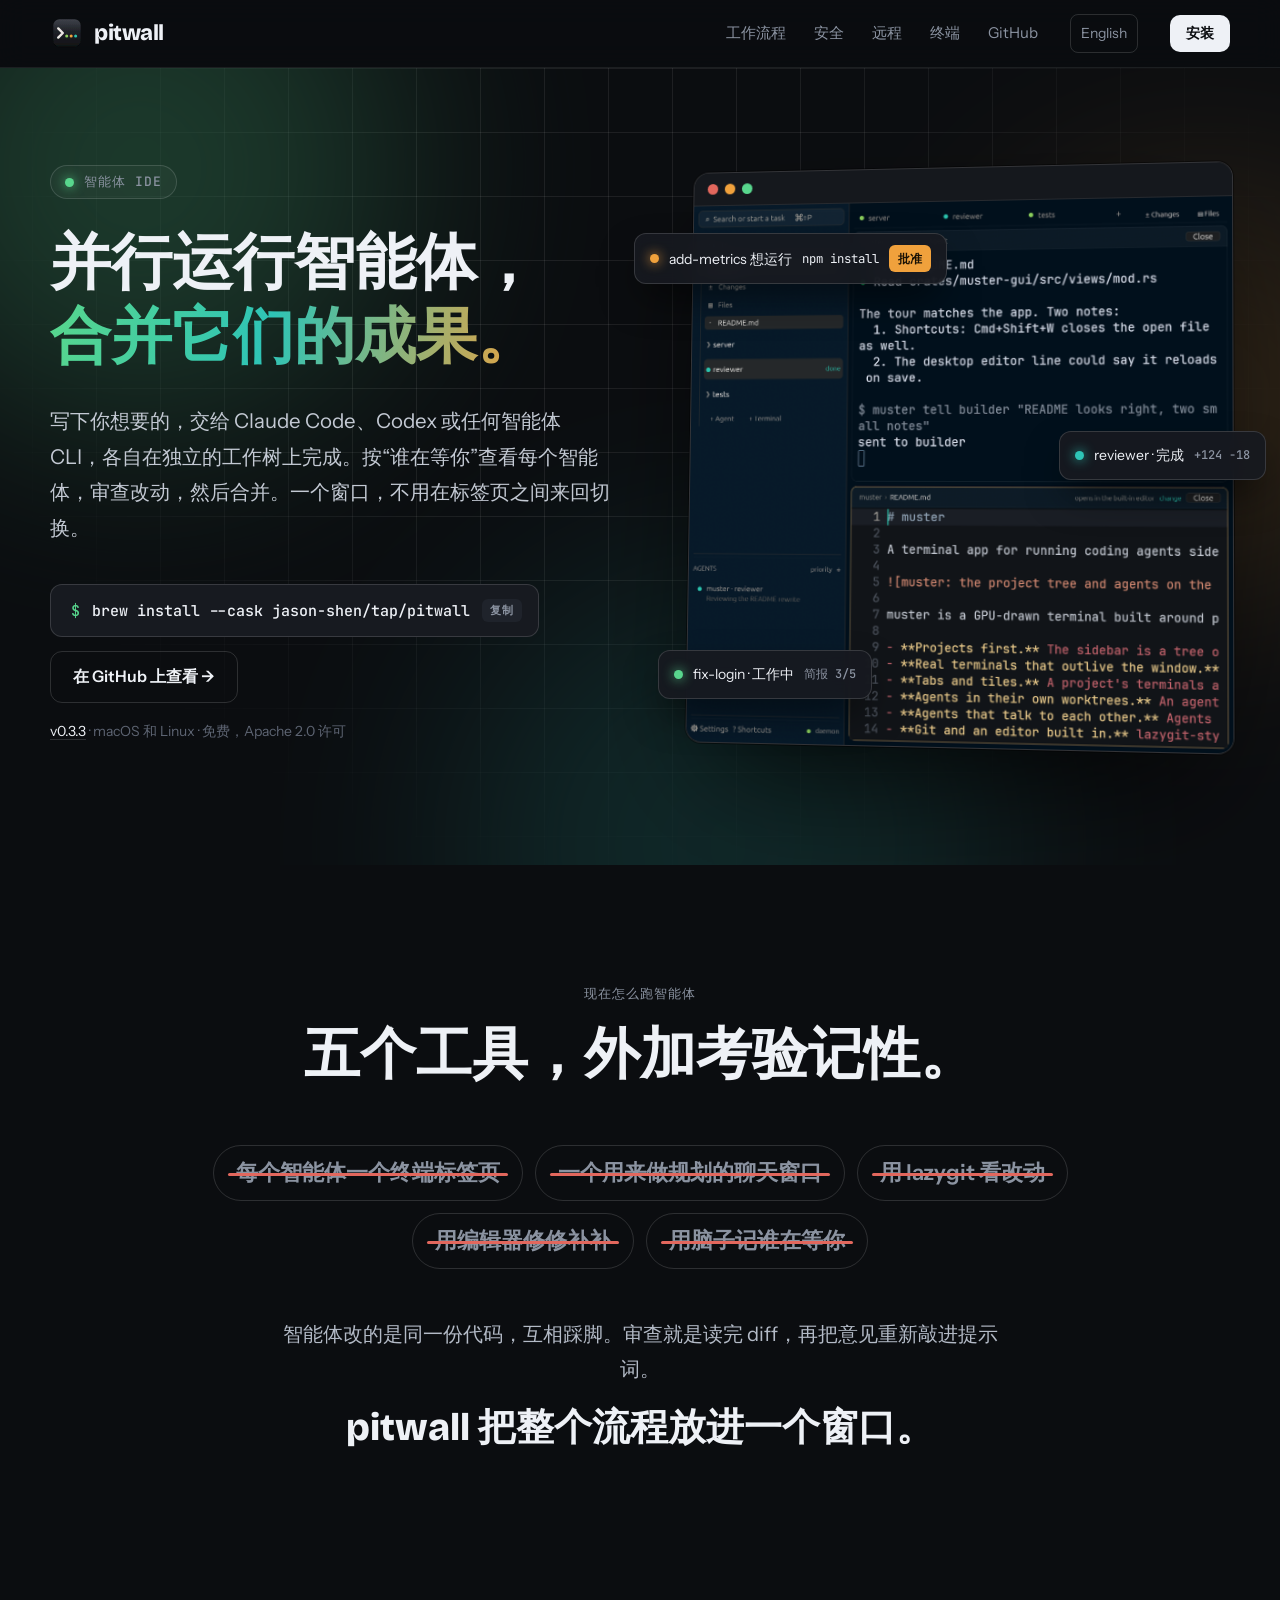
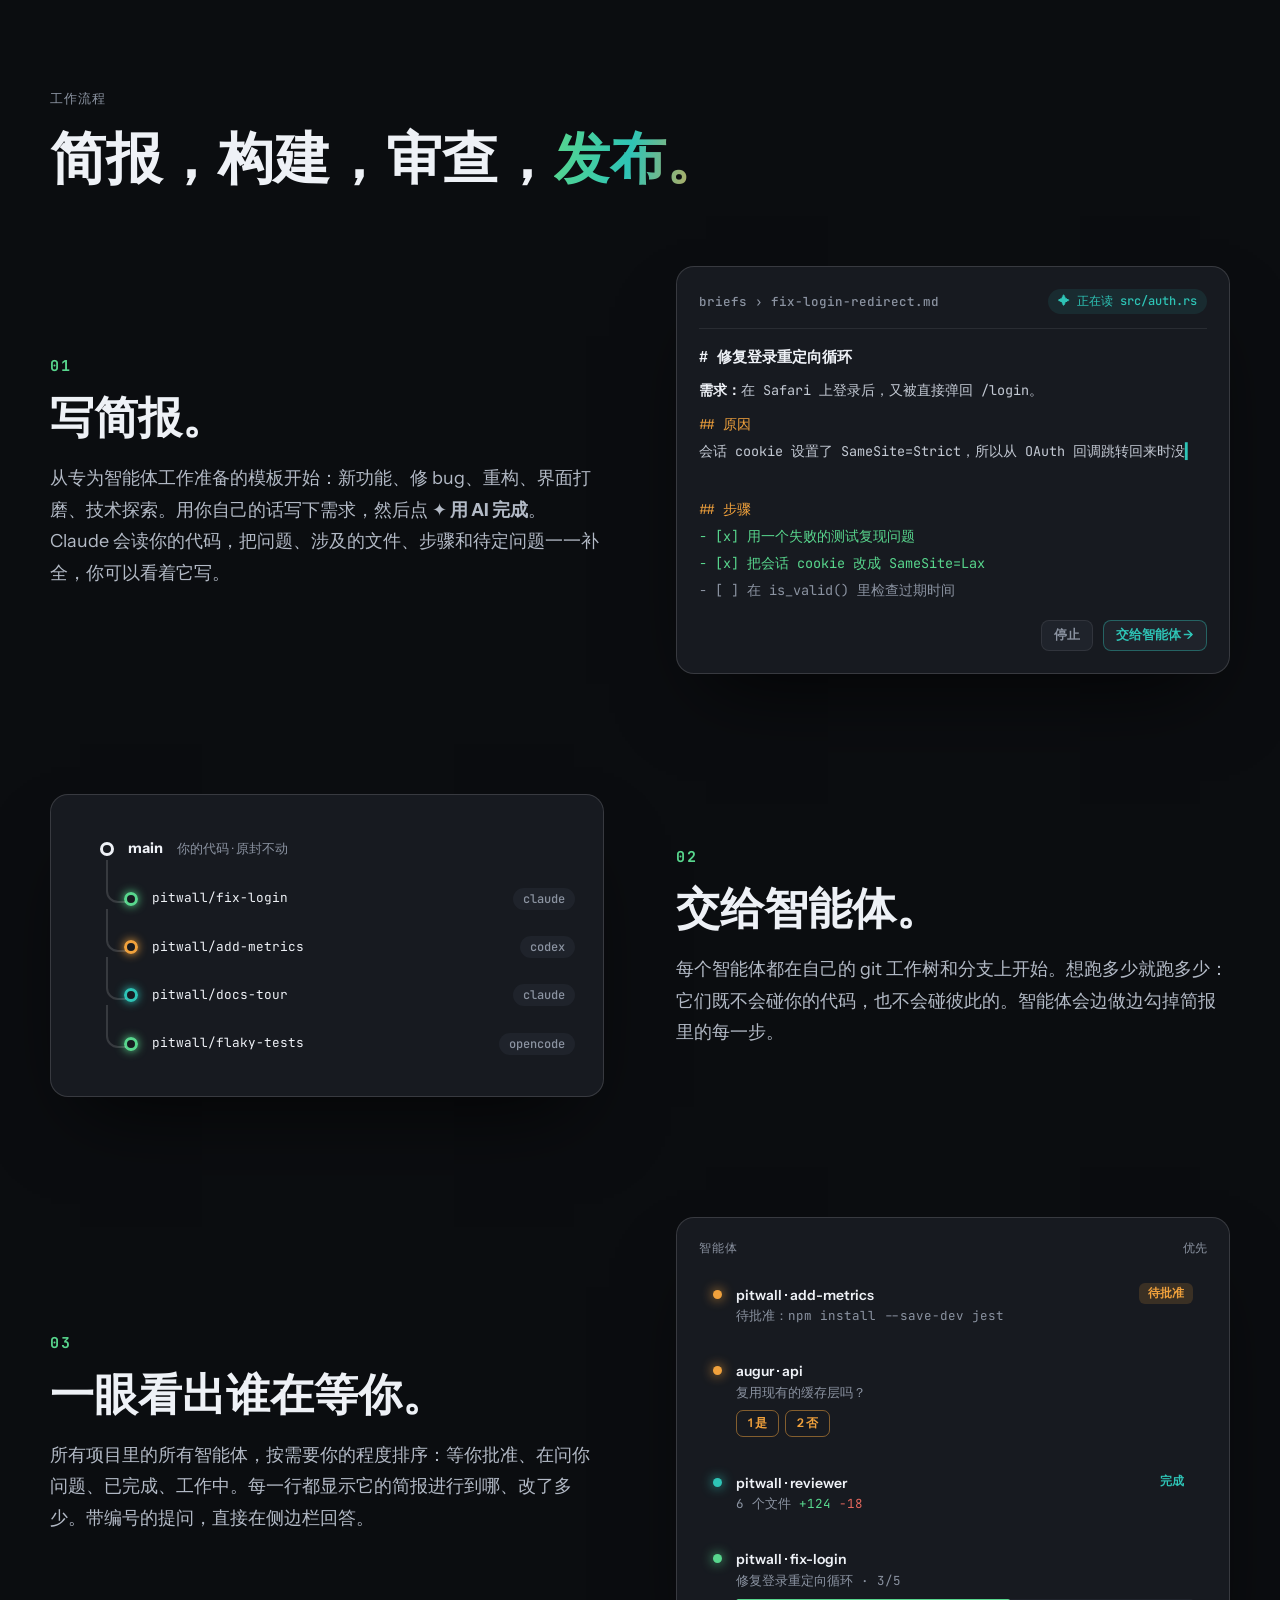
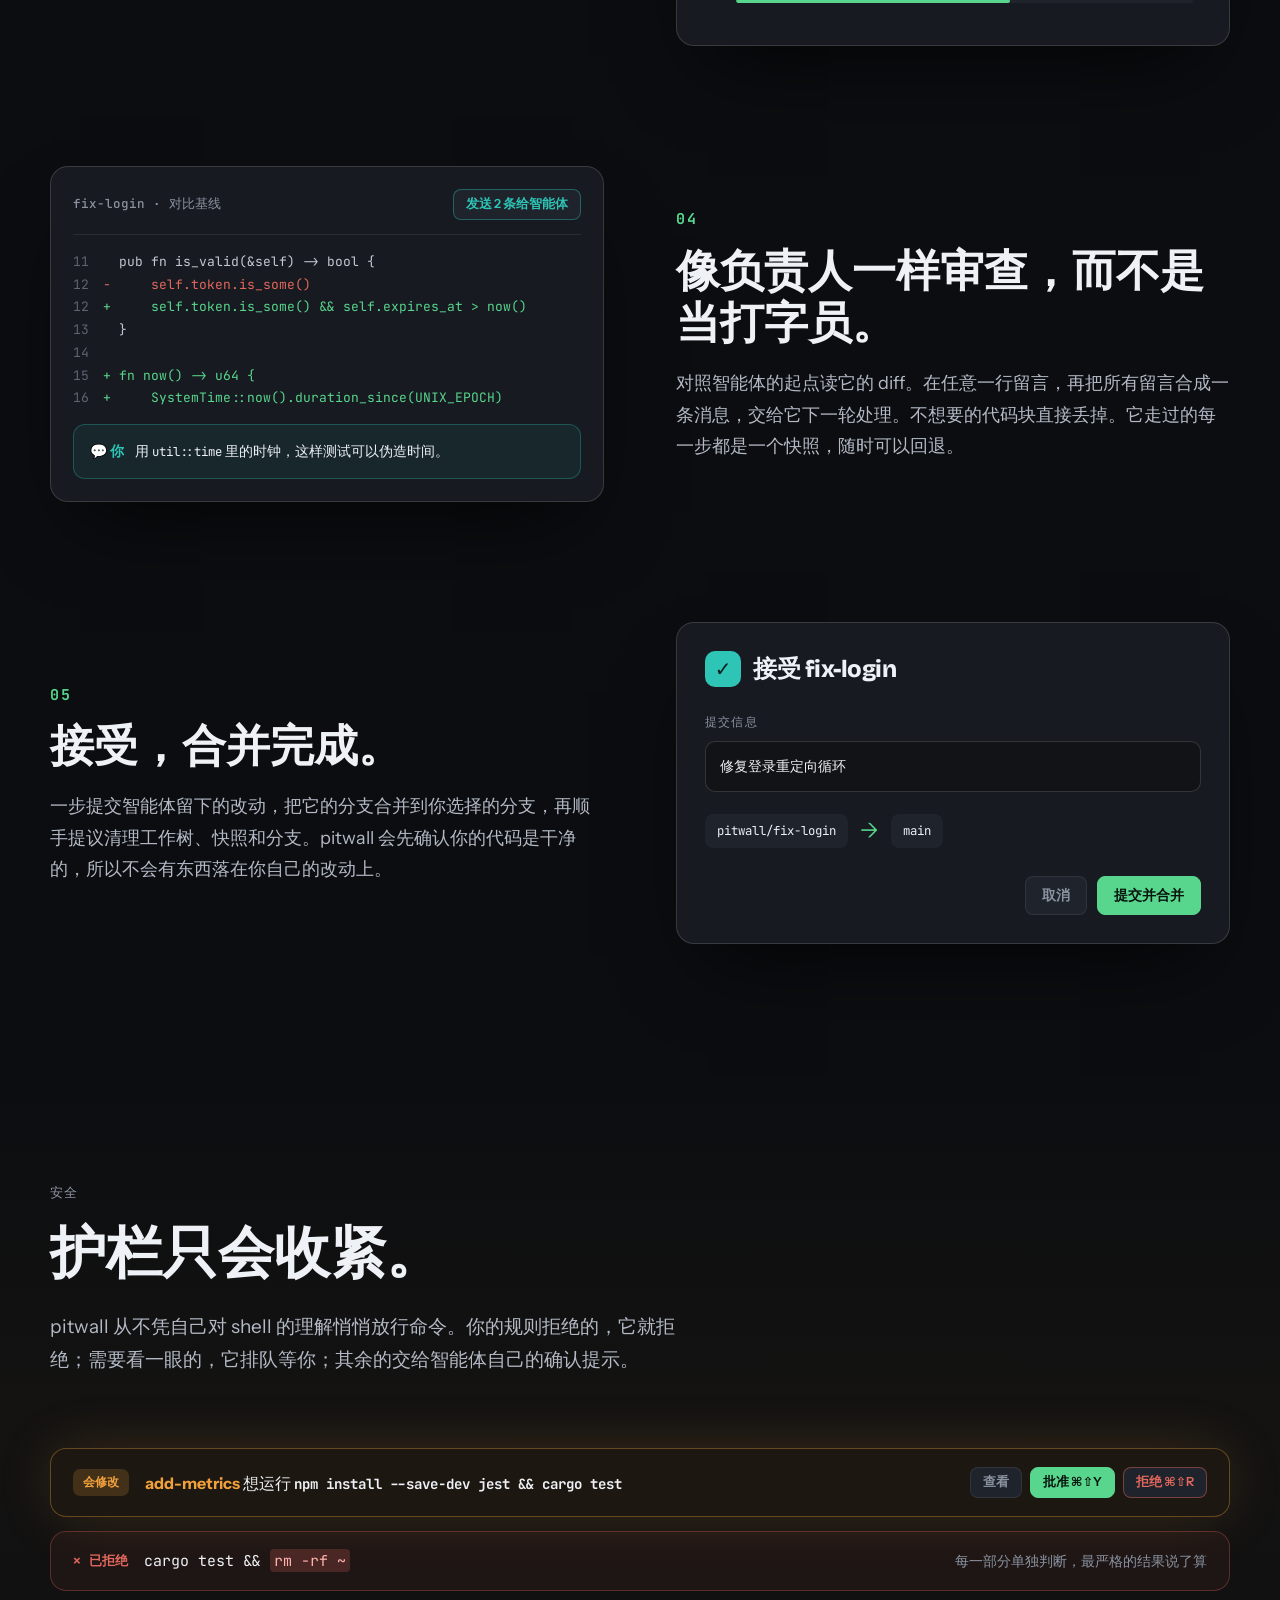
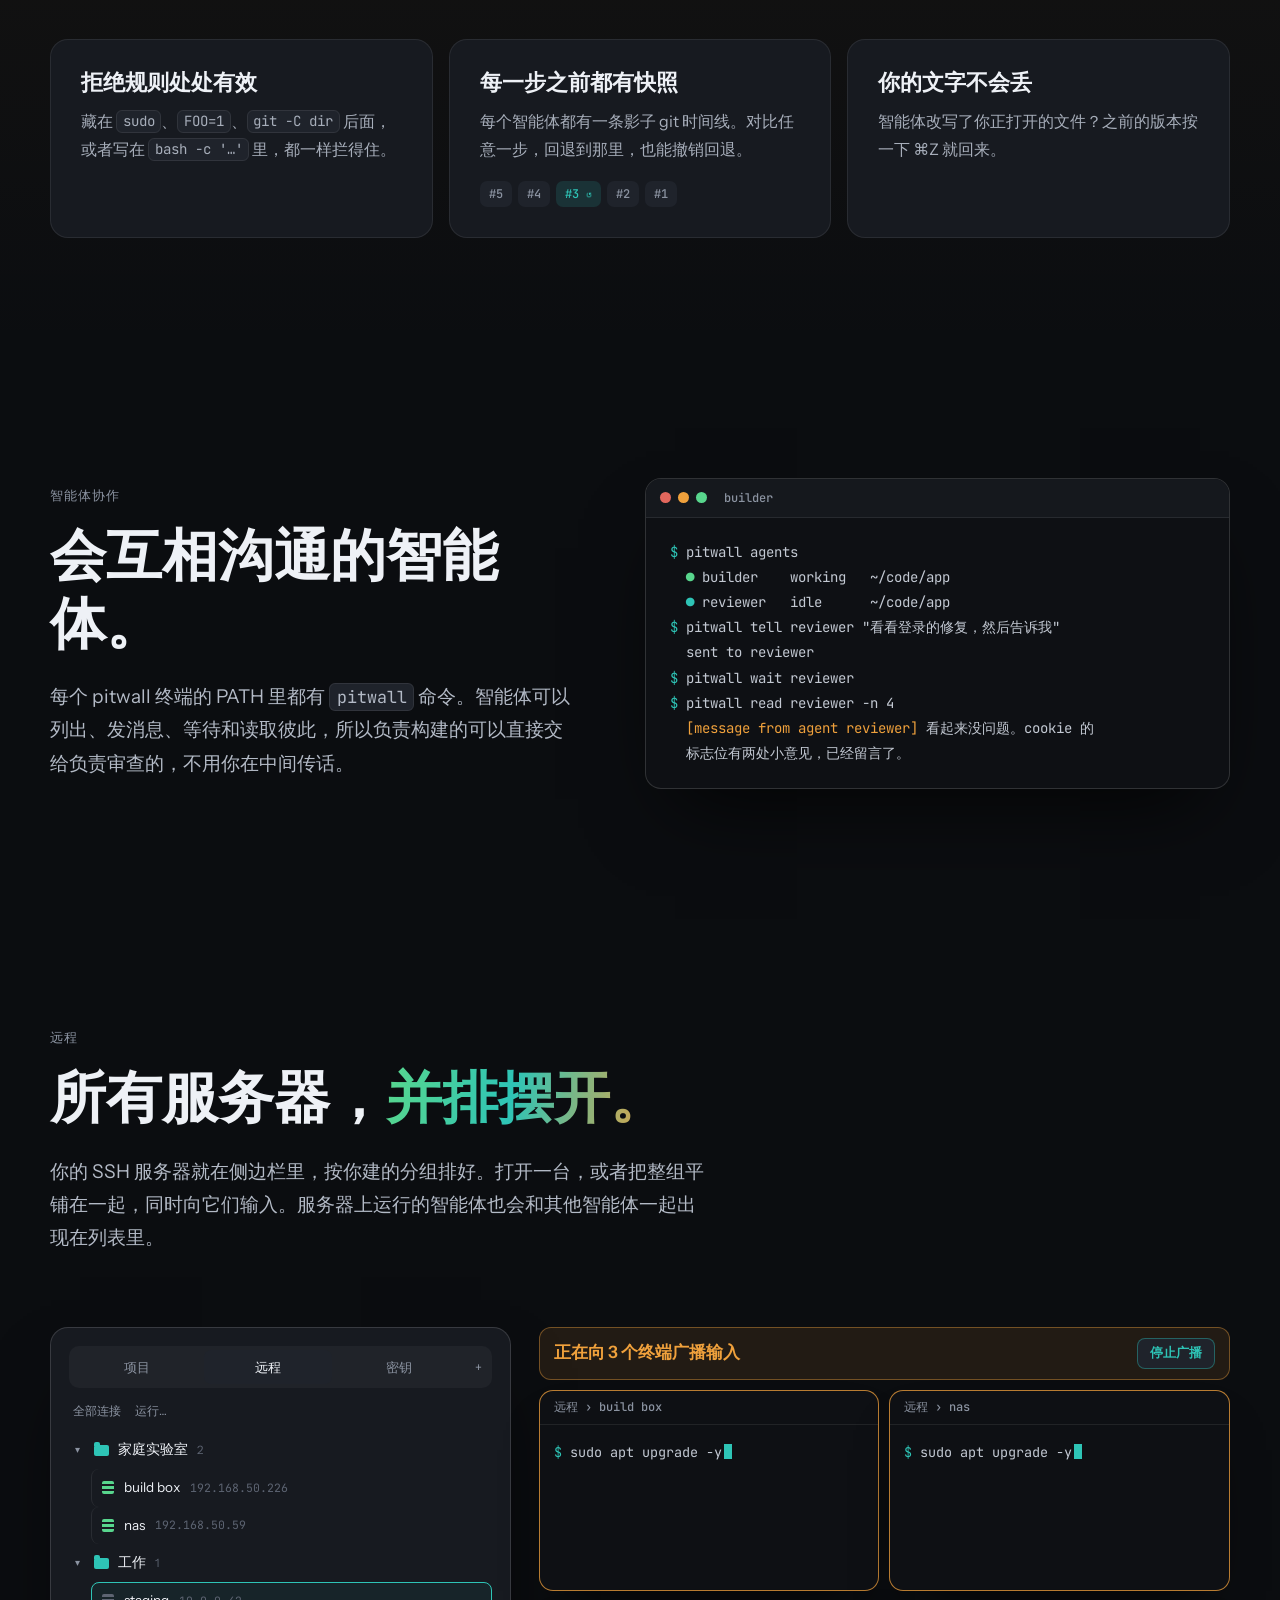
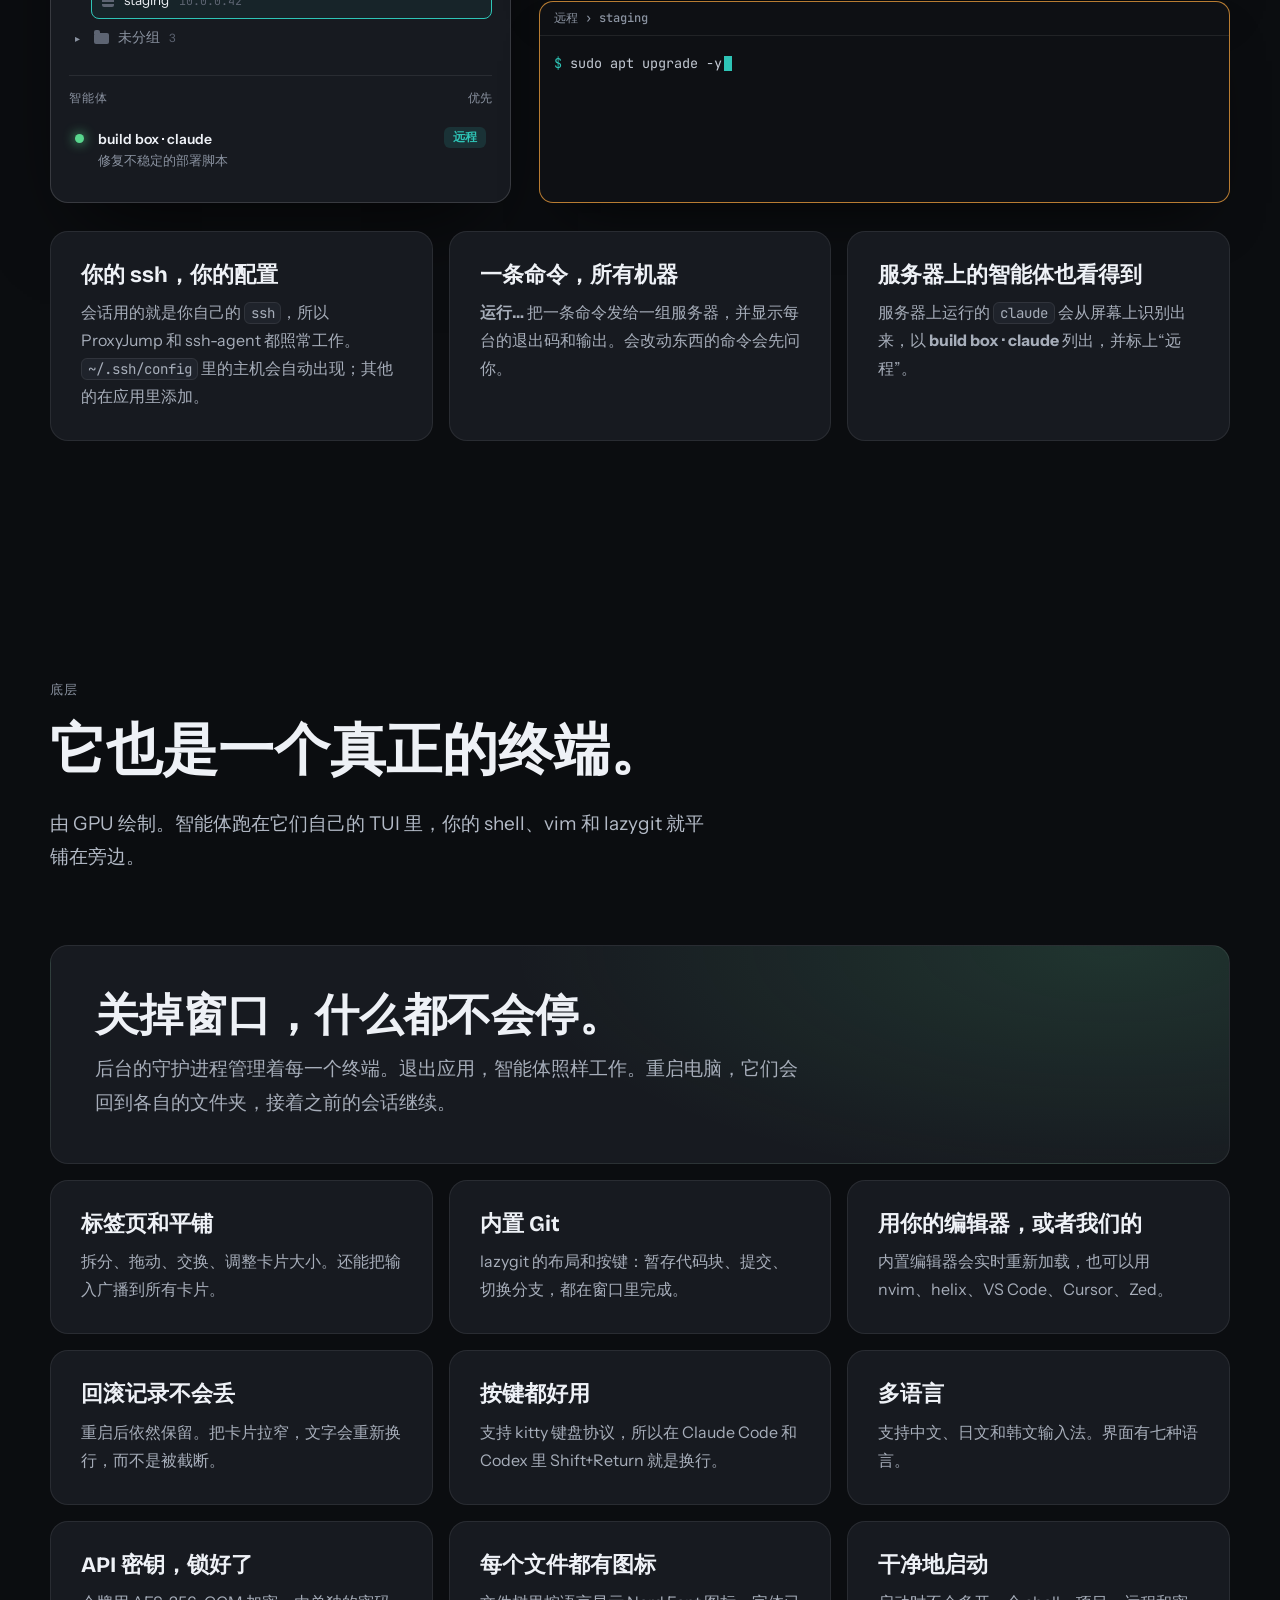
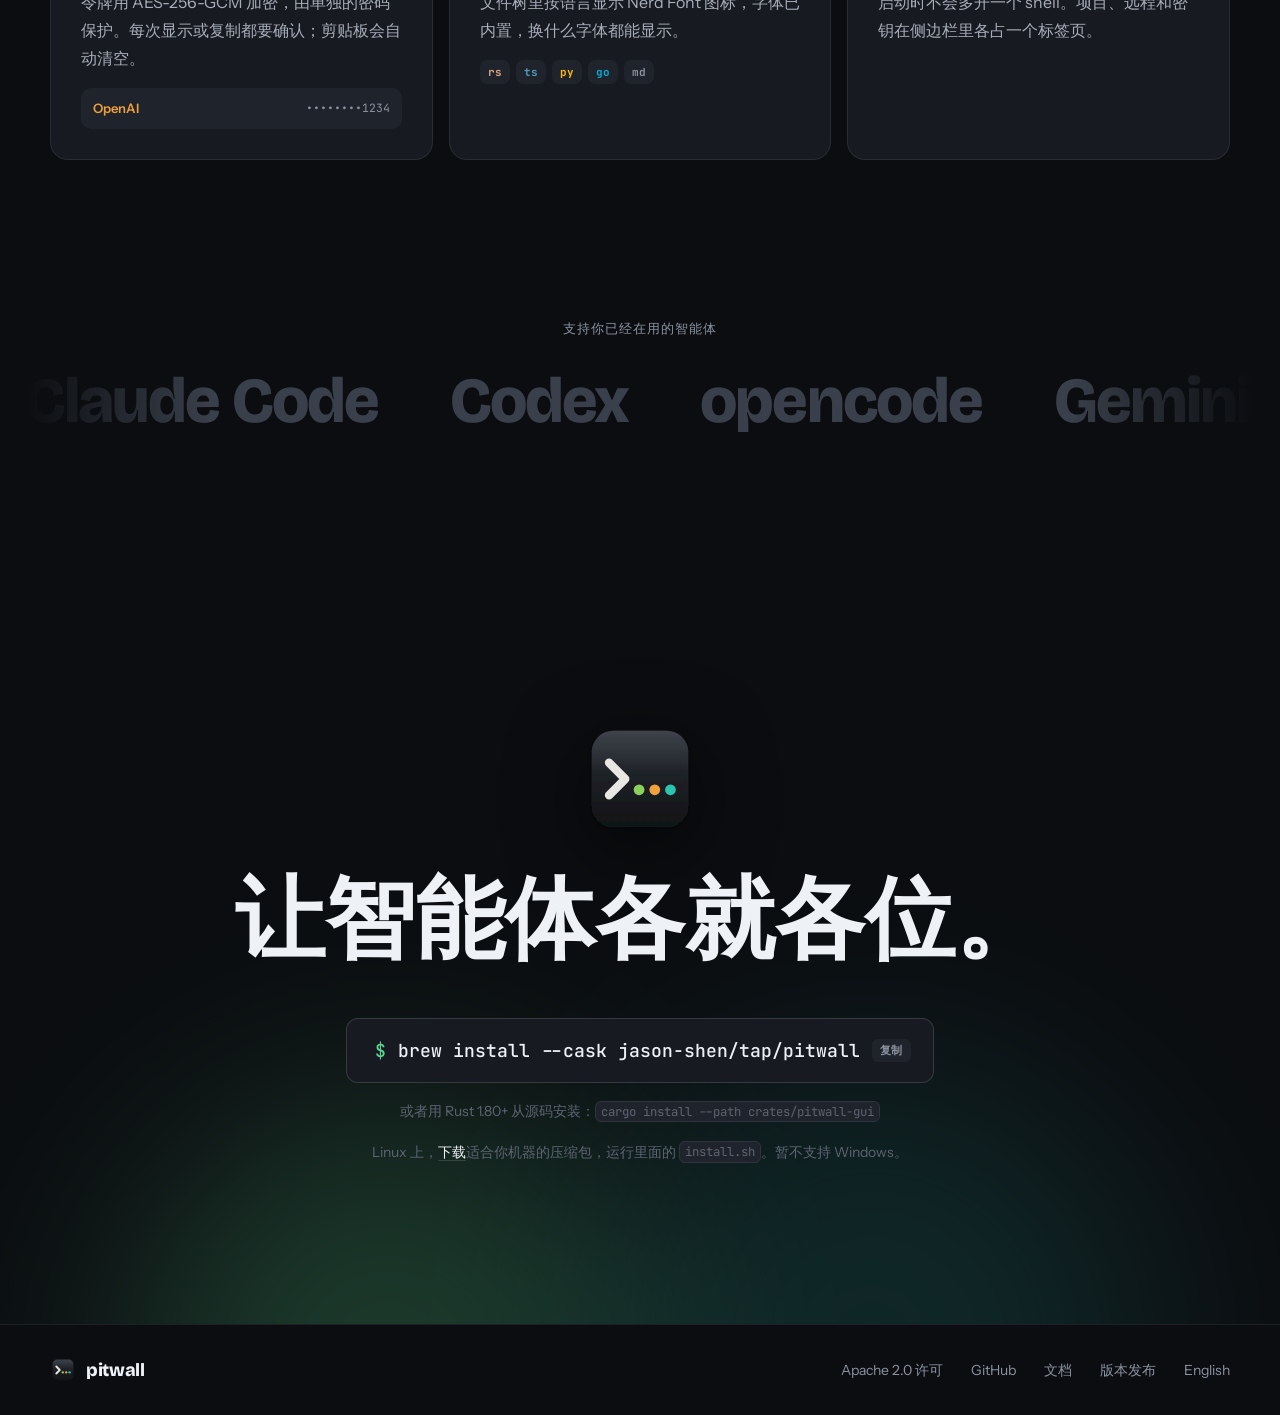
==== commit 19d95b33: "Release v0.3.3" ====
--- a/website/zh/index.html
+++ b/website/zh/index.html
@@ -51,7 +51,7 @@
         </button>
         <a class="btn btn-ghost" href="https://github.com/jason-shen/pitwall">在 GitHub 上查看 →</a>
       </div>
-      <p class="fine"><a class="version" href="https://github.com/jason-shen/pitwall/releases/tag/v0.3.2">v0.3.2</a> · macOS 和 Linux · 免费，Apache 2.0 许可</p>
+      <p class="fine"><a class="version" href="https://github.com/jason-shen/pitwall/releases/tag/v0.3.3">v0.3.3</a> · macOS 和 Linux · 免费，Apache 2.0 许可</p>
     </div>
 
     <div class="hero-shot">
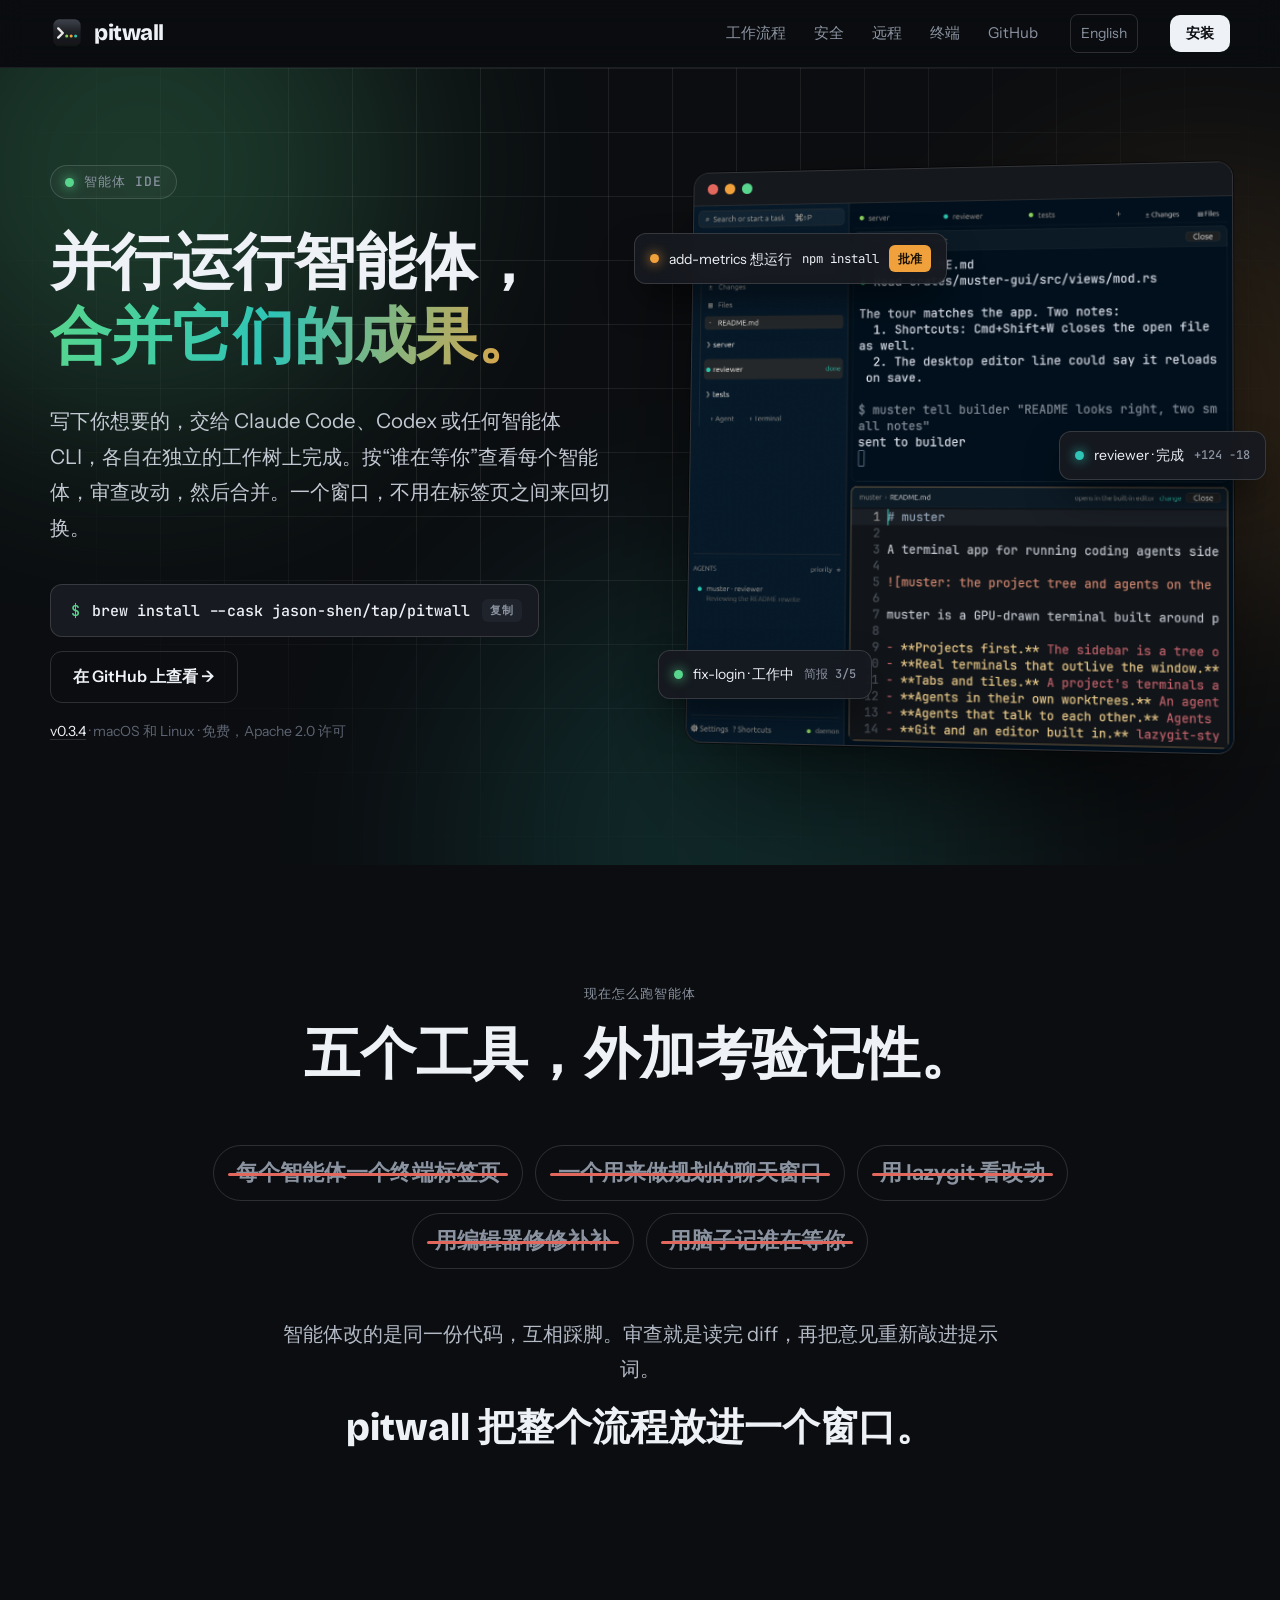
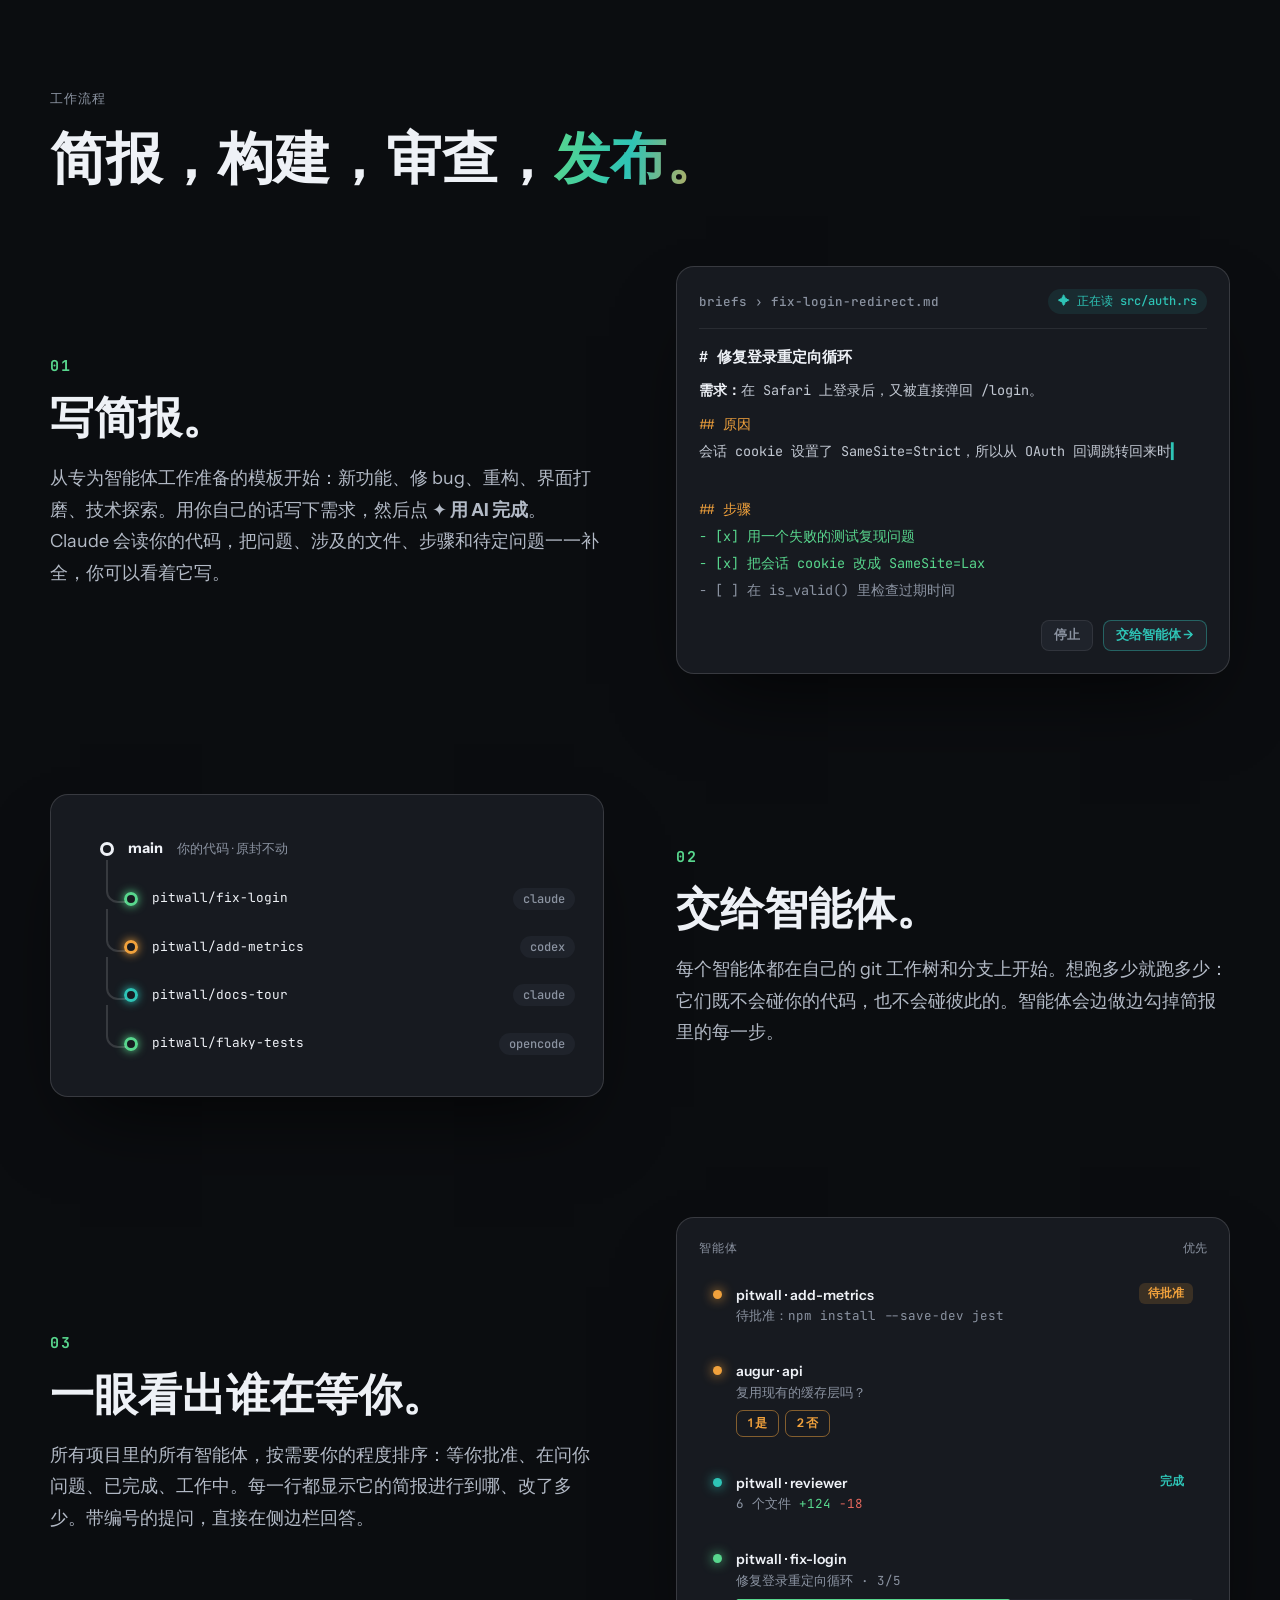
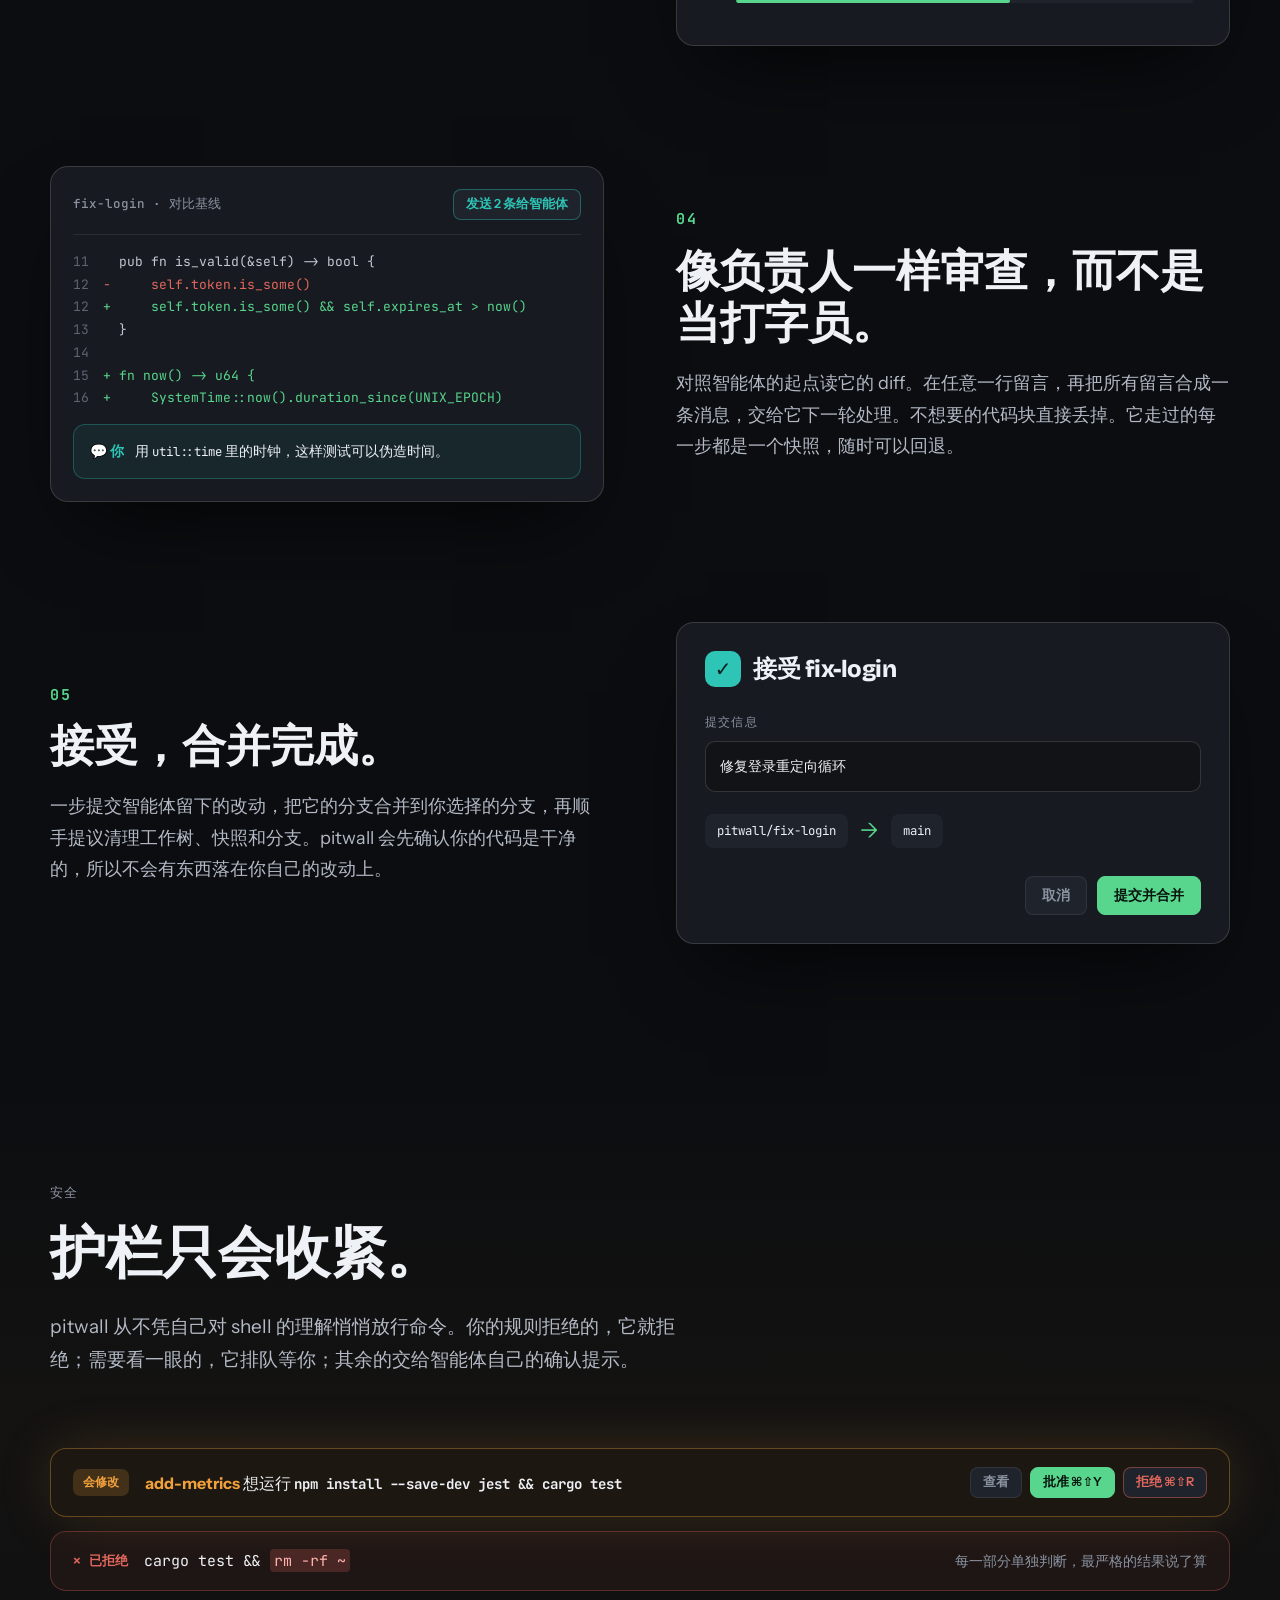
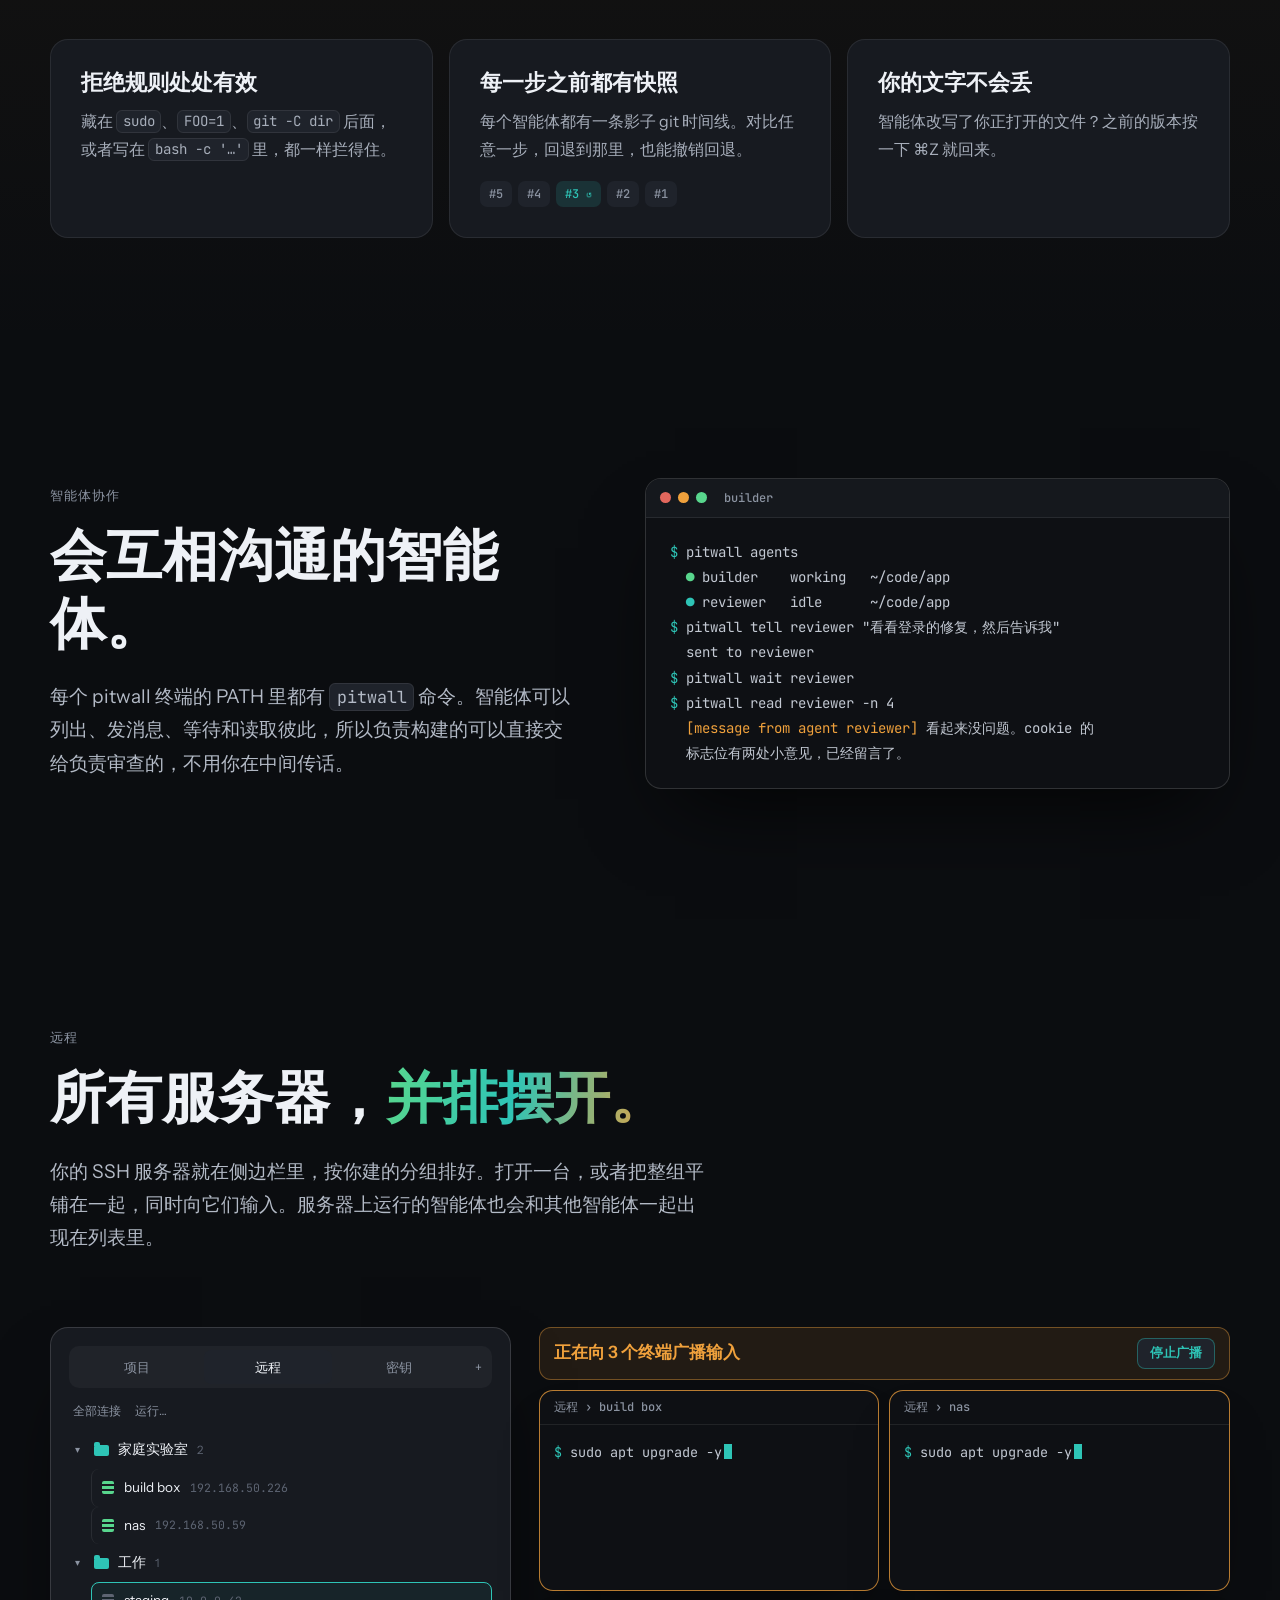
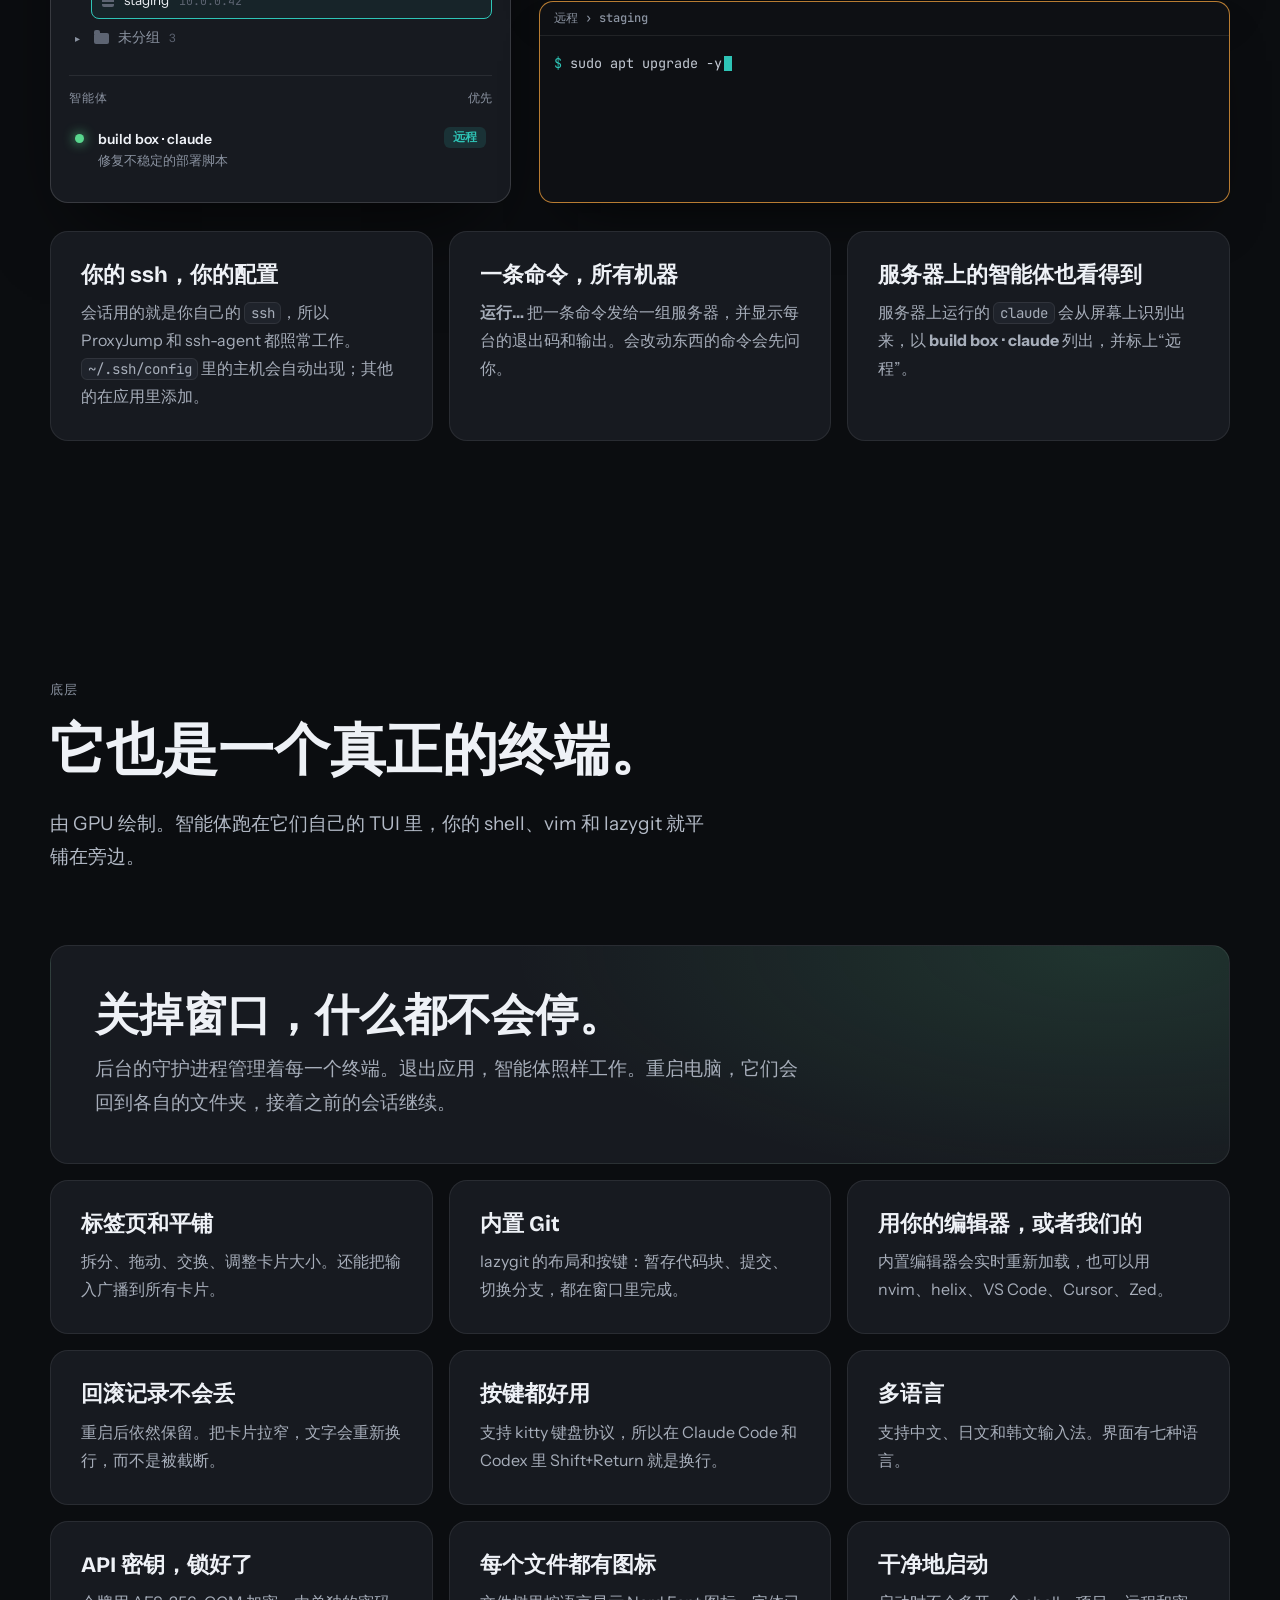
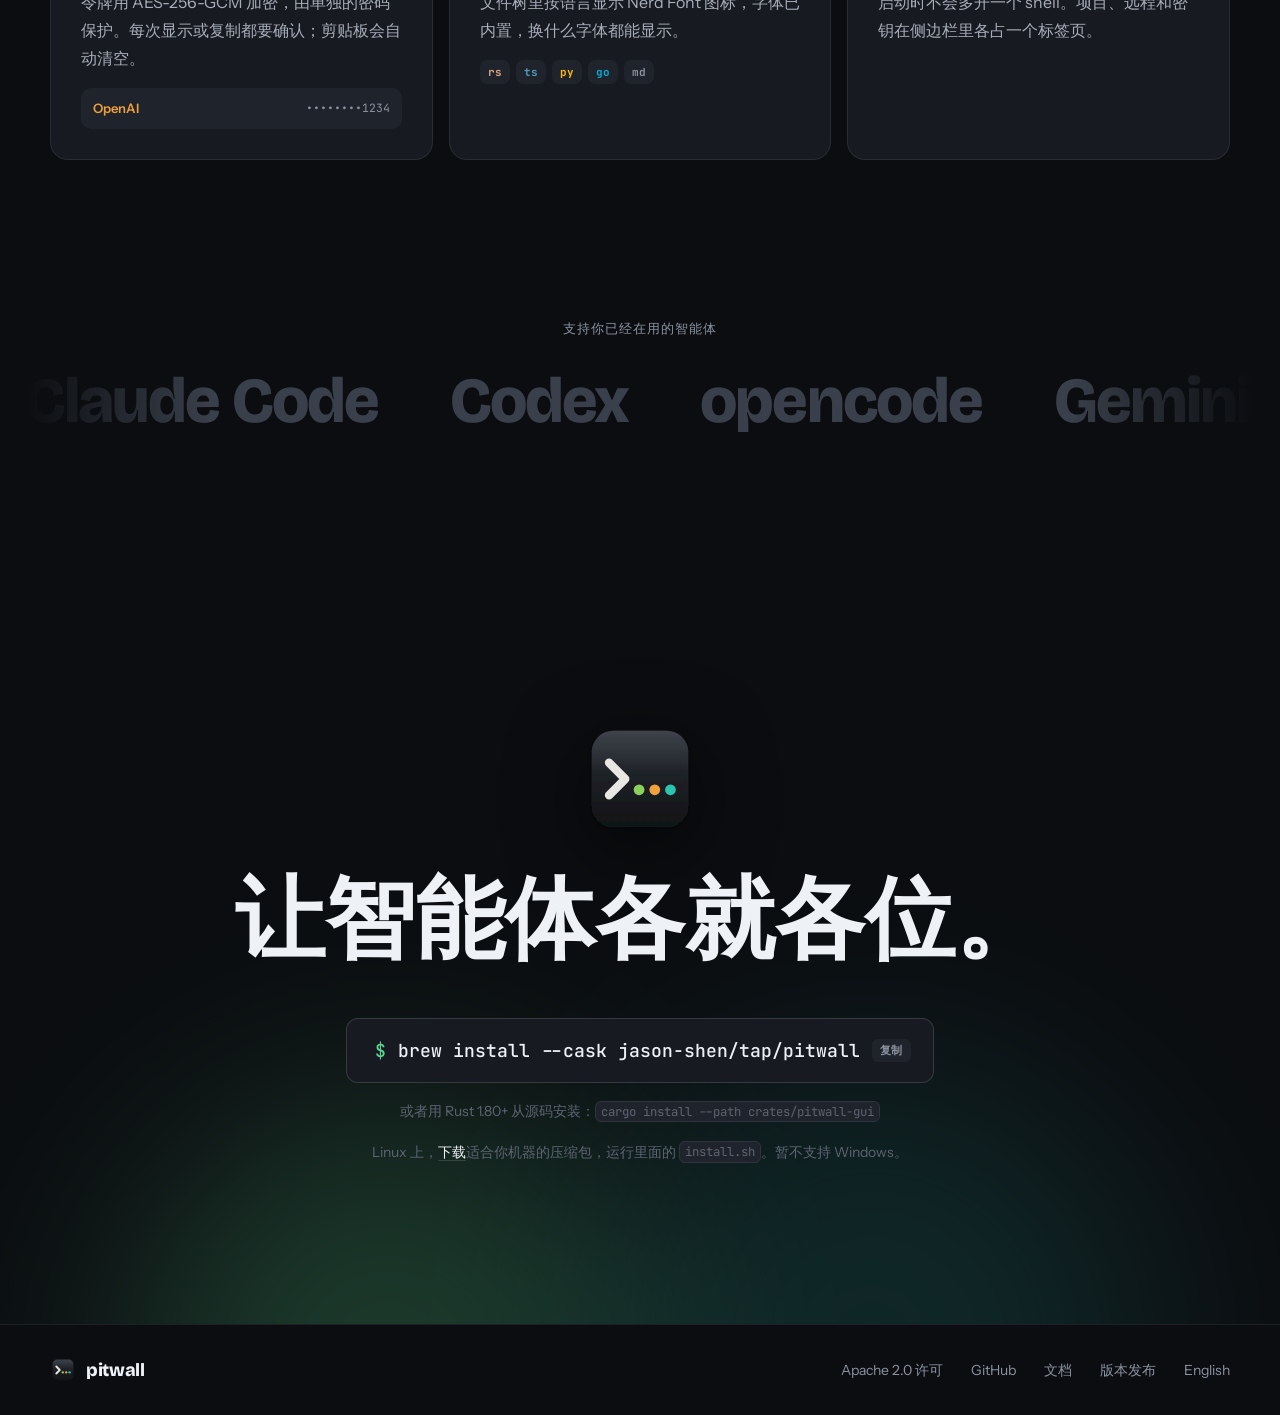
==== commit f2c6d9ce: "Release v0.3.4" ====
--- a/website/zh/index.html
+++ b/website/zh/index.html
@@ -51,7 +51,7 @@
         </button>
         <a class="btn btn-ghost" href="https://github.com/jason-shen/pitwall">在 GitHub 上查看 →</a>
       </div>
-      <p class="fine"><a class="version" href="https://github.com/jason-shen/pitwall/releases/tag/v0.3.3">v0.3.3</a> · macOS 和 Linux · 免费，Apache 2.0 许可</p>
+      <p class="fine"><a class="version" href="https://github.com/jason-shen/pitwall/releases/tag/v0.3.4">v0.3.4</a> · macOS 和 Linux · 免费，Apache 2.0 许可</p>
     </div>
 
     <div class="hero-shot">
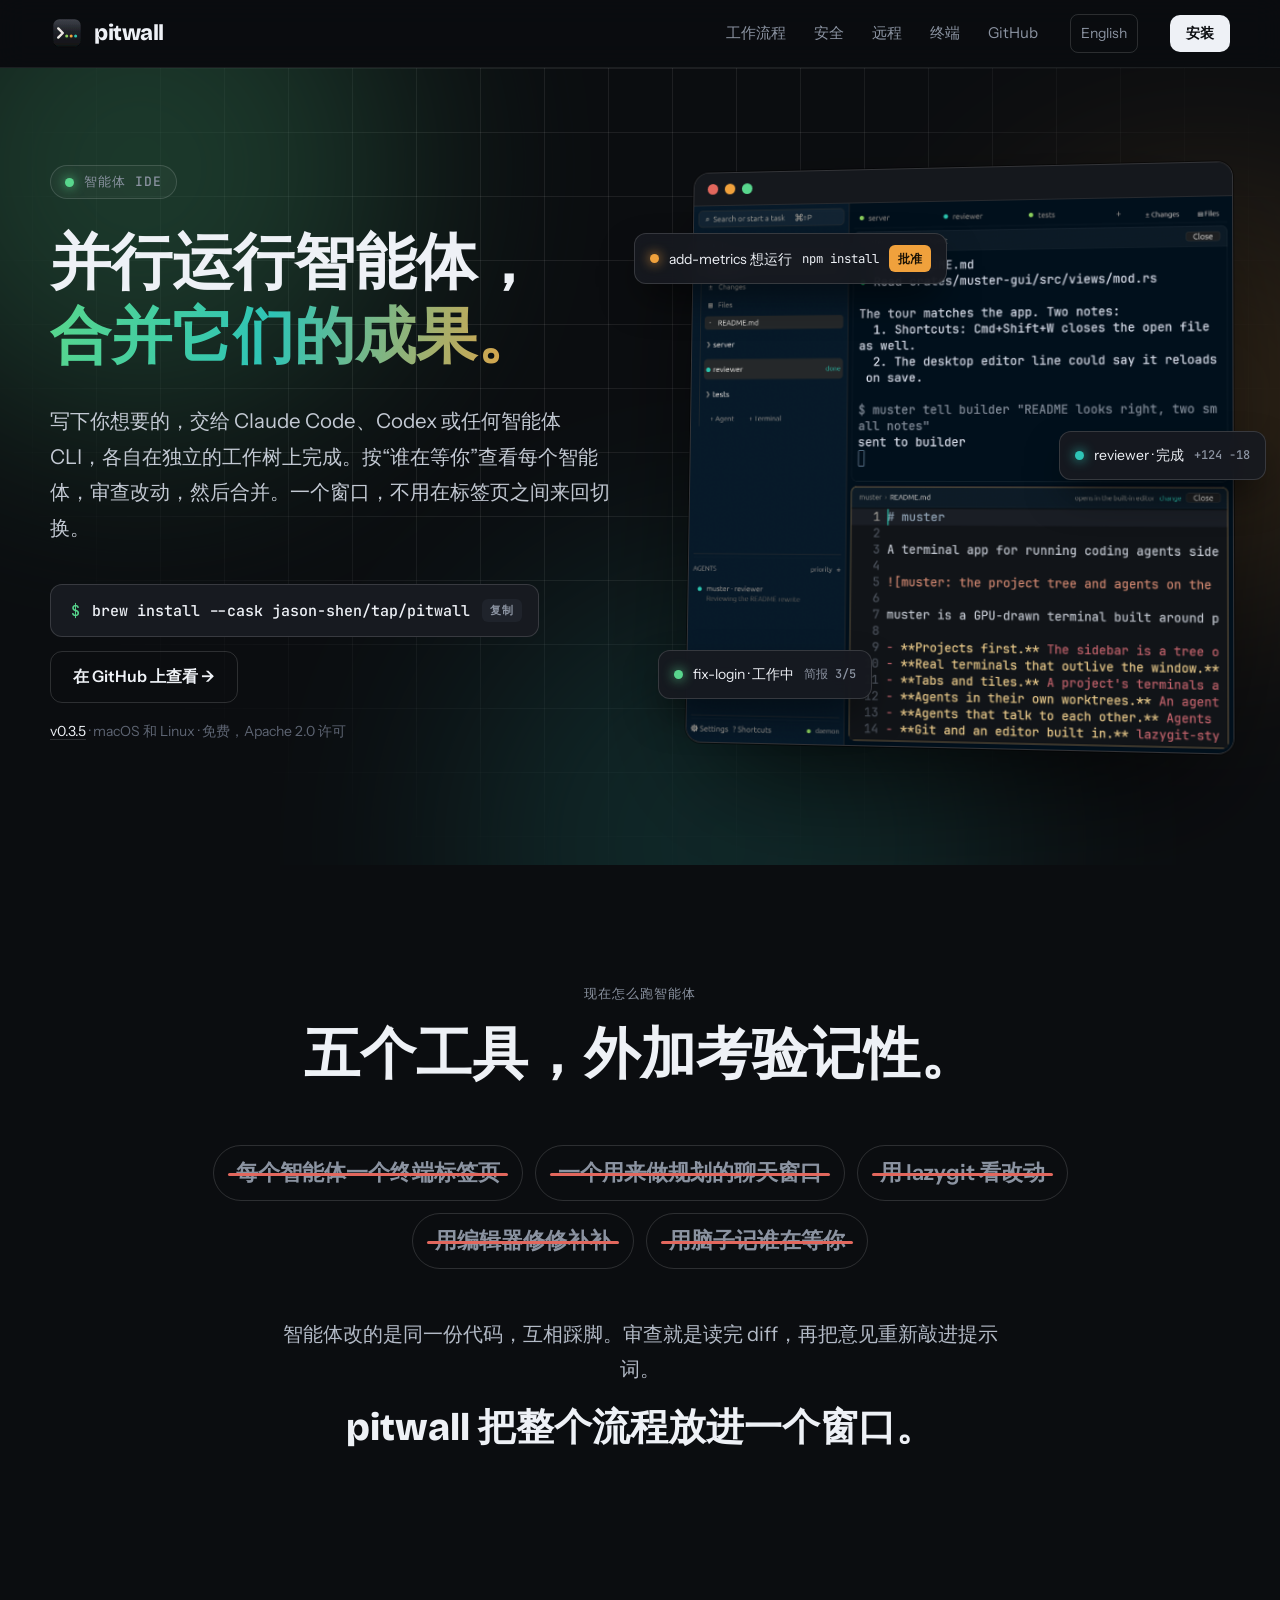
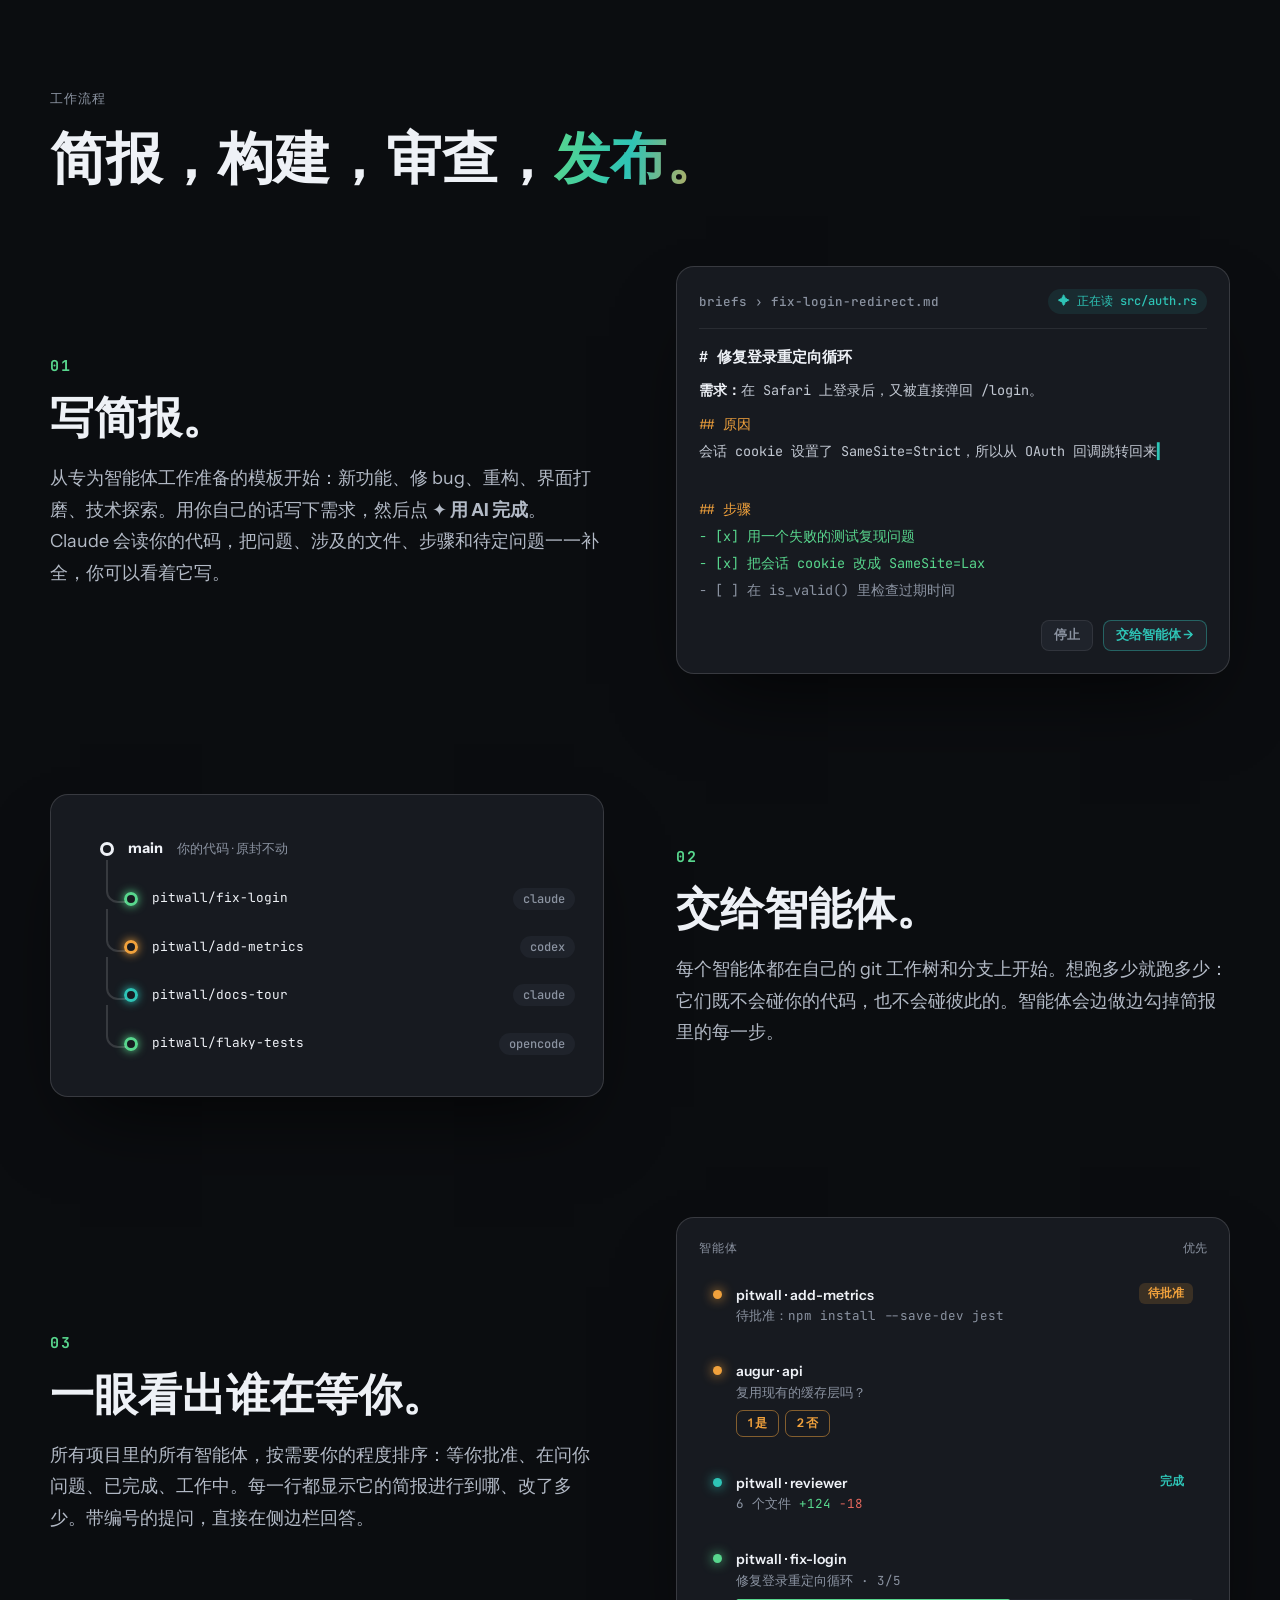
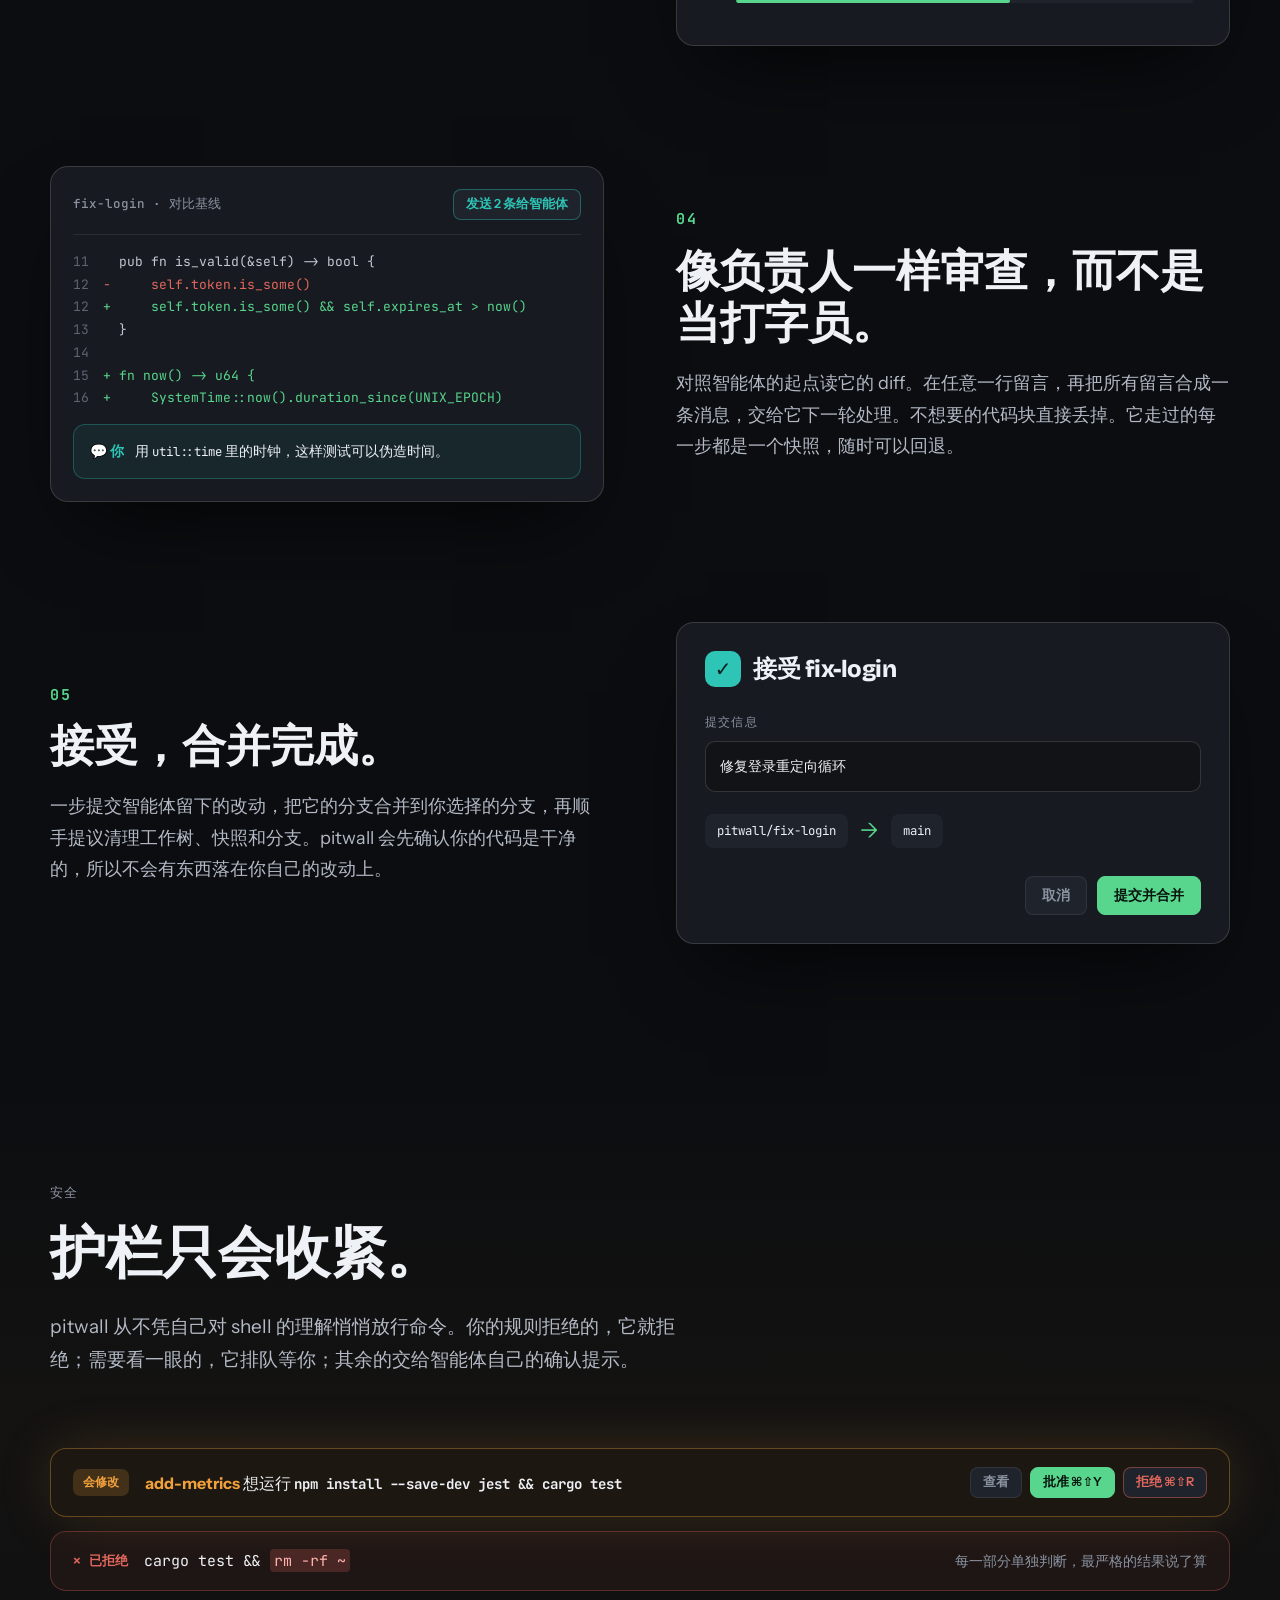
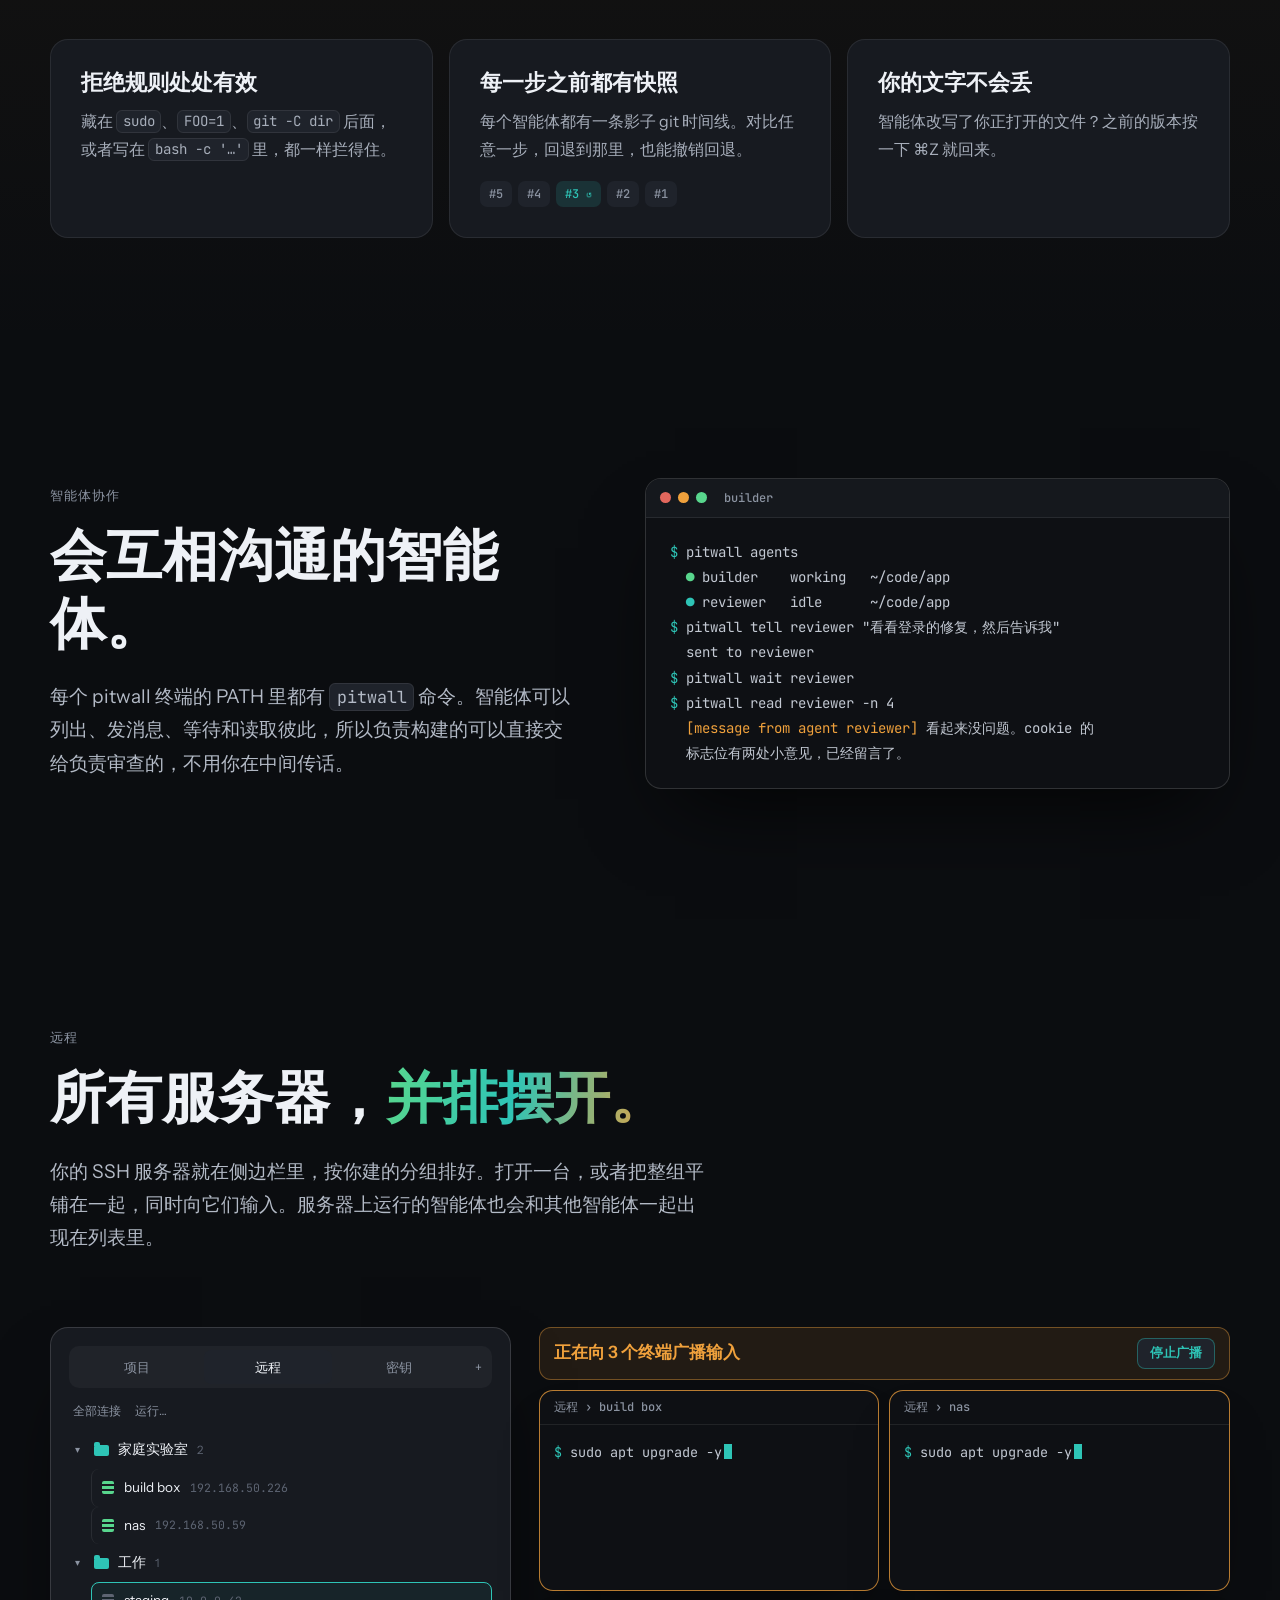
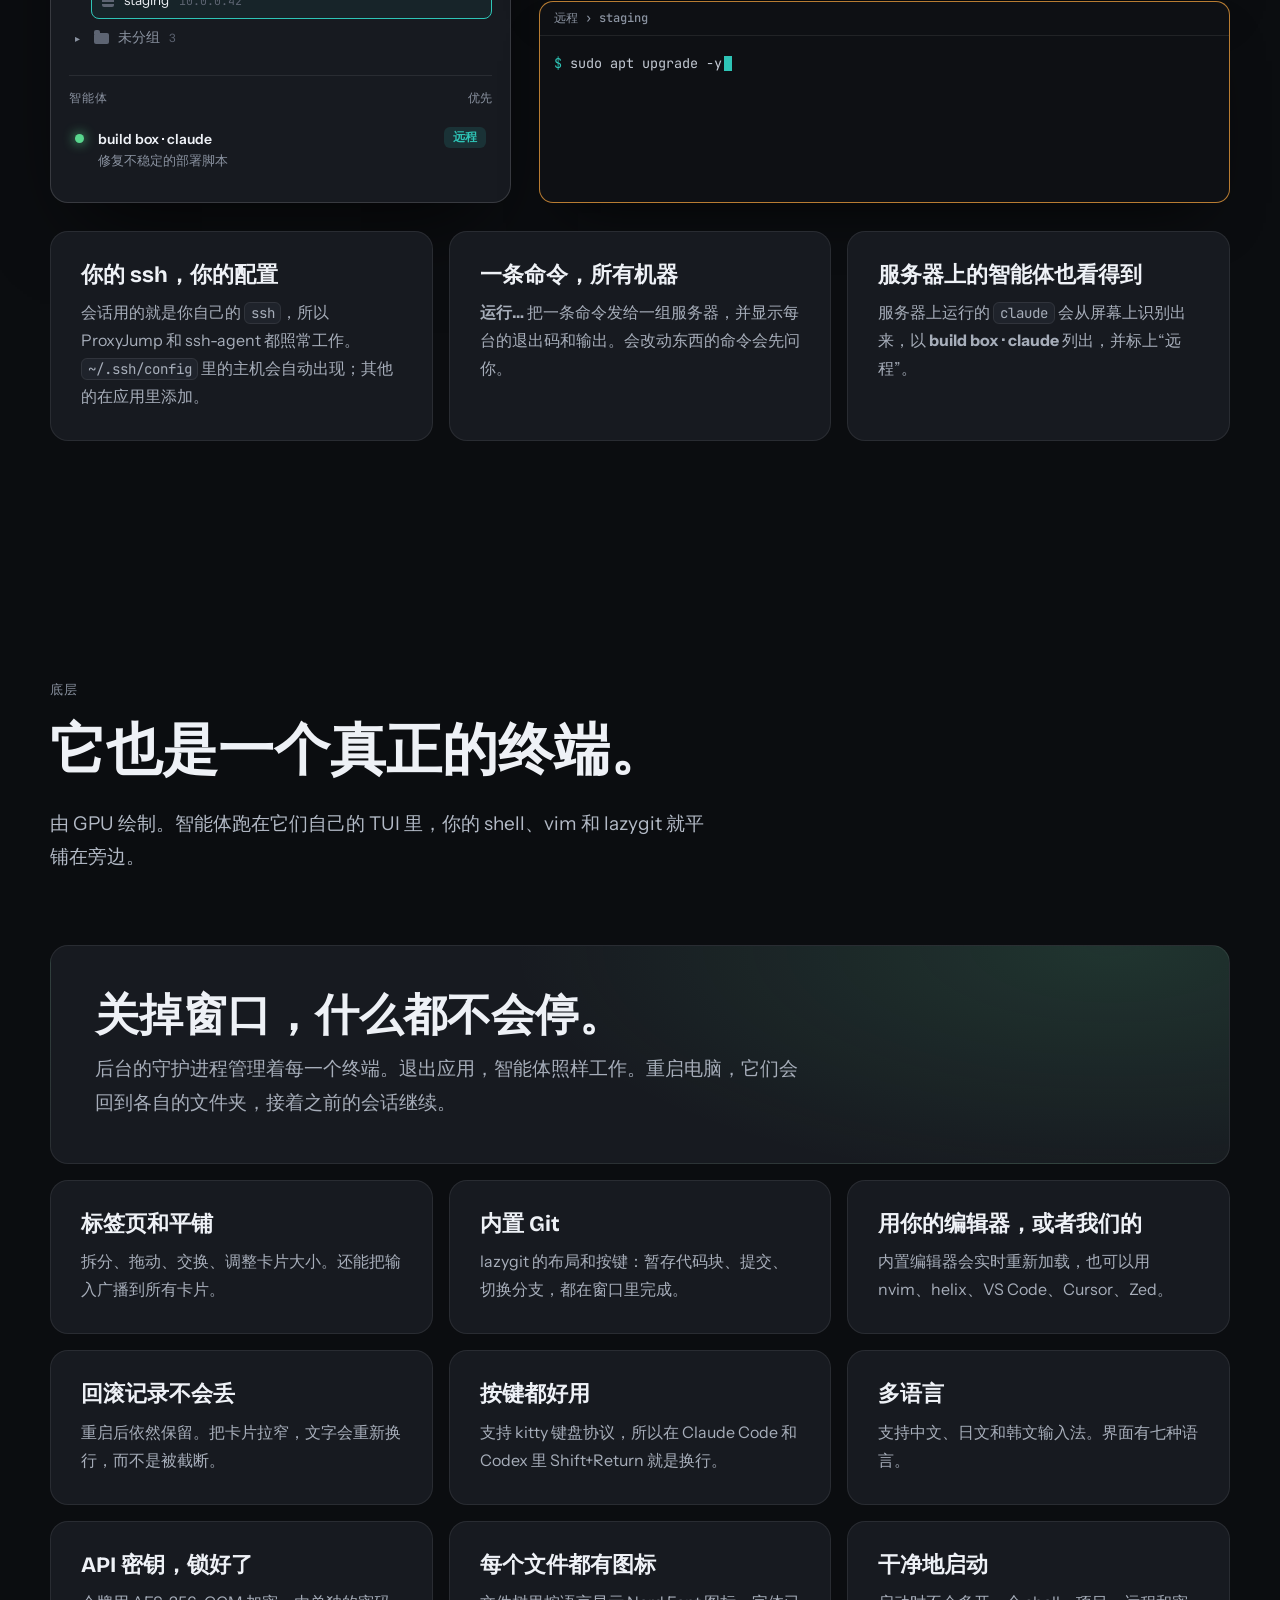
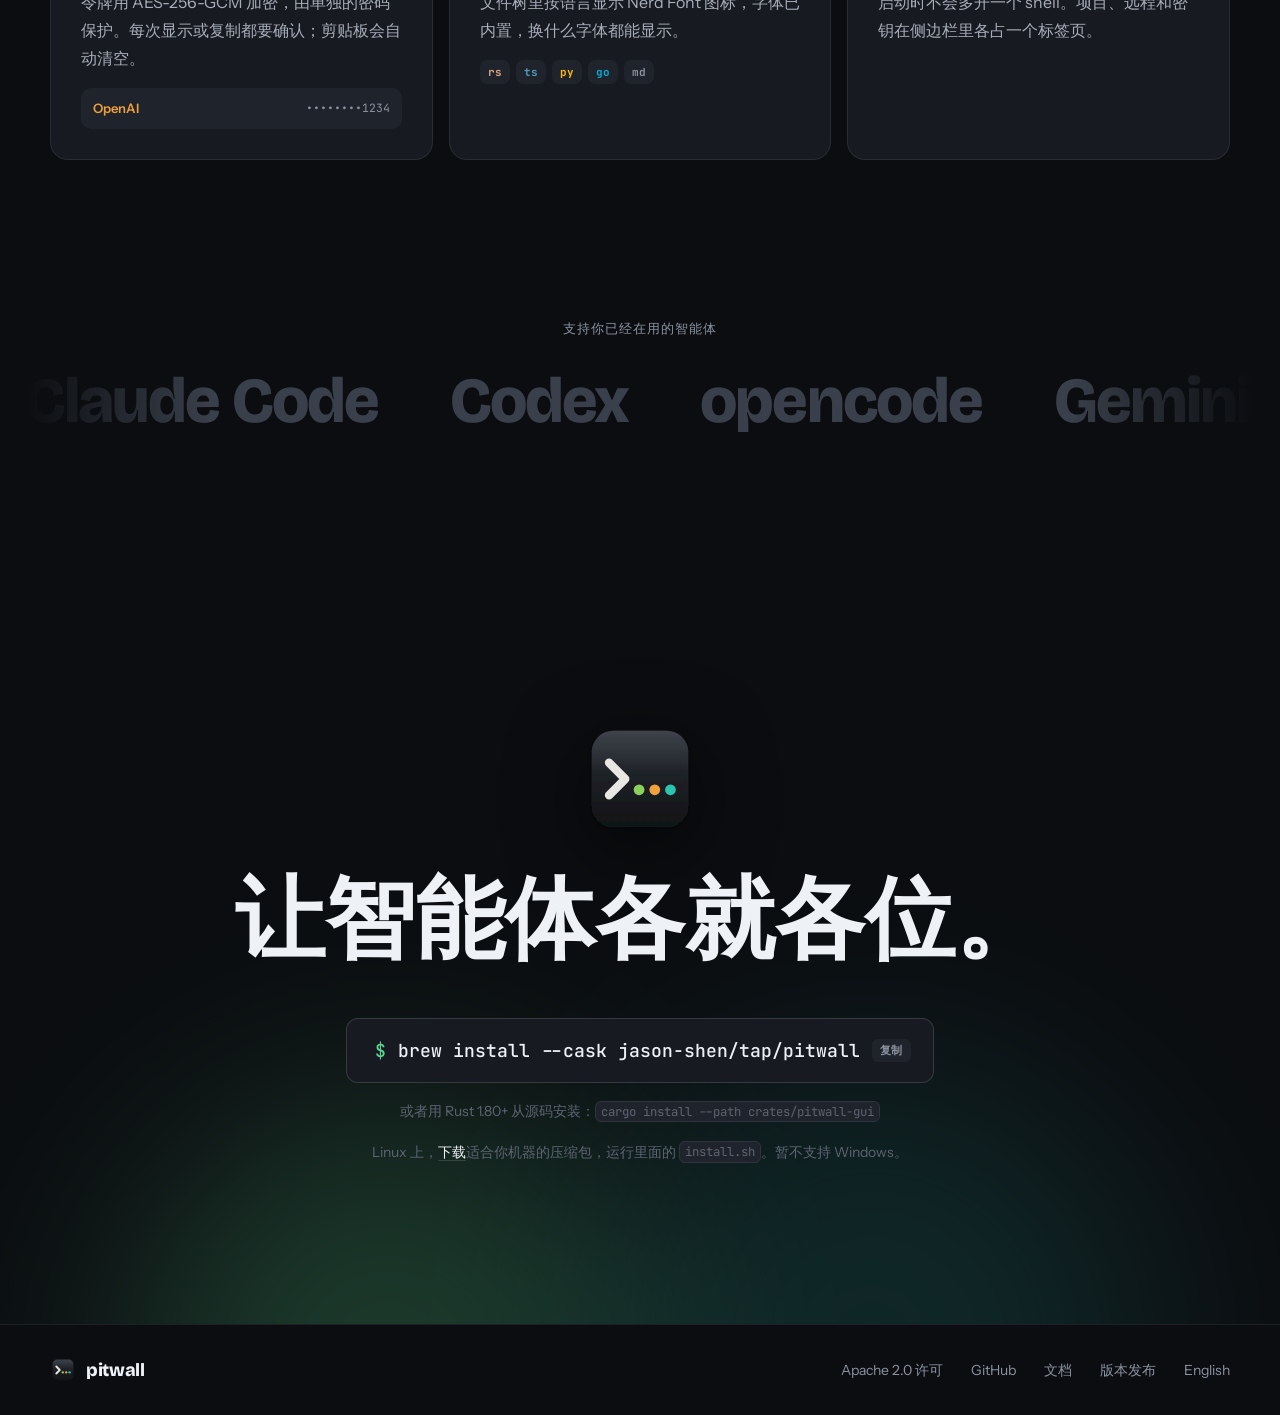
==== commit 6795725f: "Release v0.3.5" ====
--- a/website/zh/index.html
+++ b/website/zh/index.html
@@ -51,7 +51,7 @@
         </button>
         <a class="btn btn-ghost" href="https://github.com/jason-shen/pitwall">在 GitHub 上查看 →</a>
       </div>
-      <p class="fine"><a class="version" href="https://github.com/jason-shen/pitwall/releases/tag/v0.3.4">v0.3.4</a> · macOS 和 Linux · 免费，Apache 2.0 许可</p>
+      <p class="fine"><a class="version" href="https://github.com/jason-shen/pitwall/releases/tag/v0.3.5">v0.3.5</a> · macOS 和 Linux · 免费，Apache 2.0 许可</p>
     </div>
 
     <div class="hero-shot">
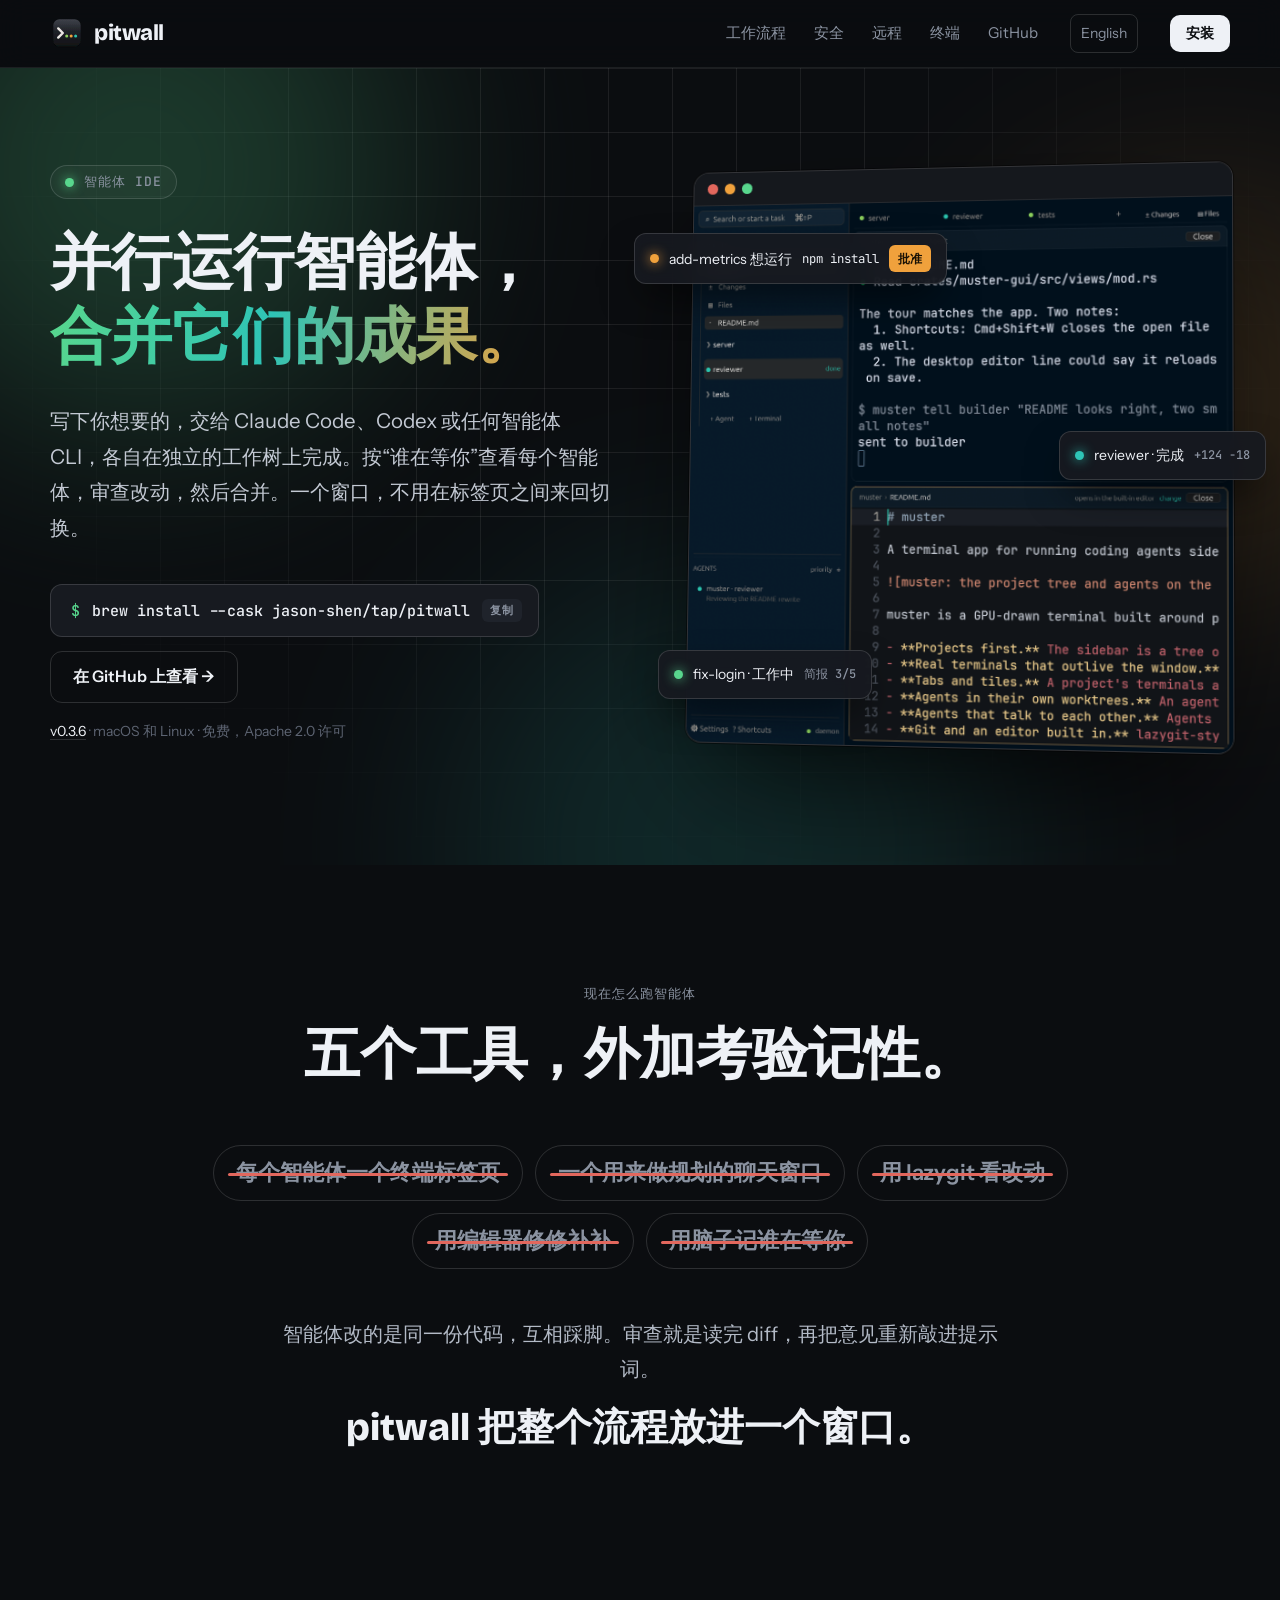
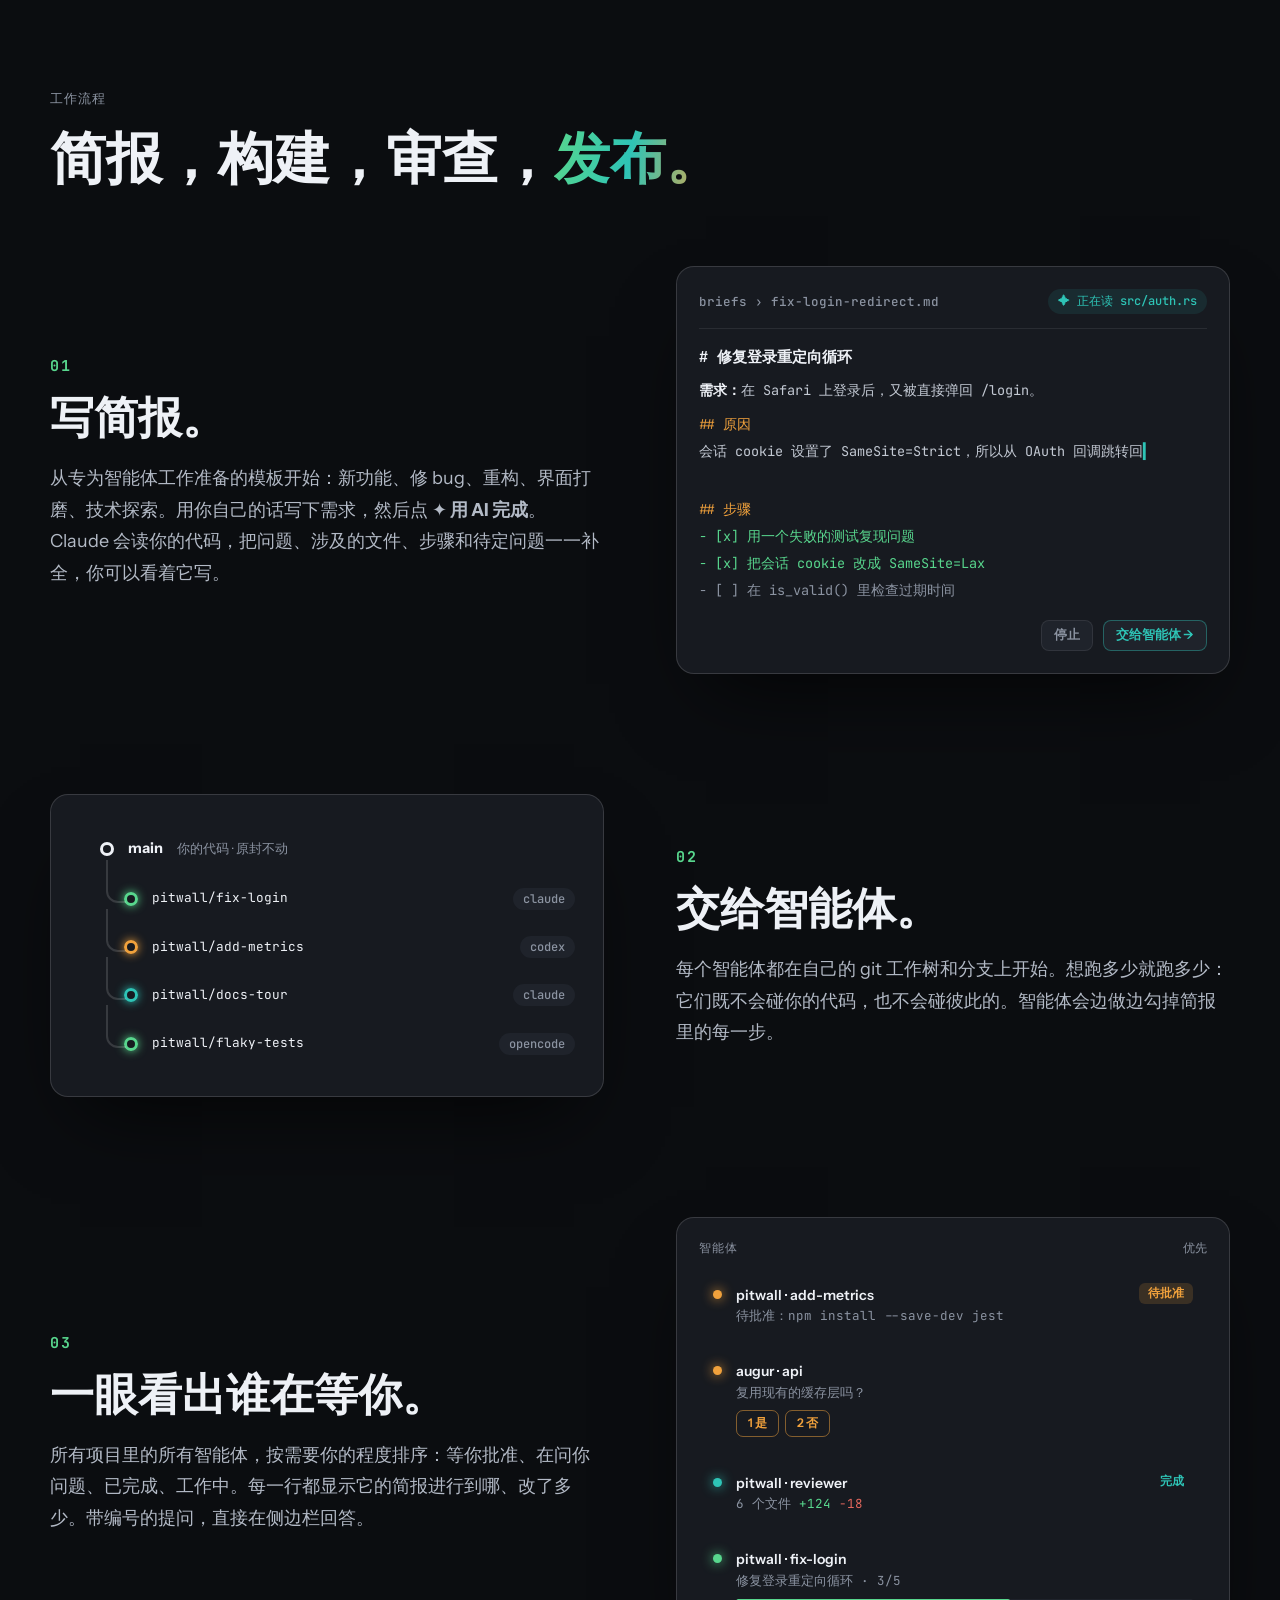
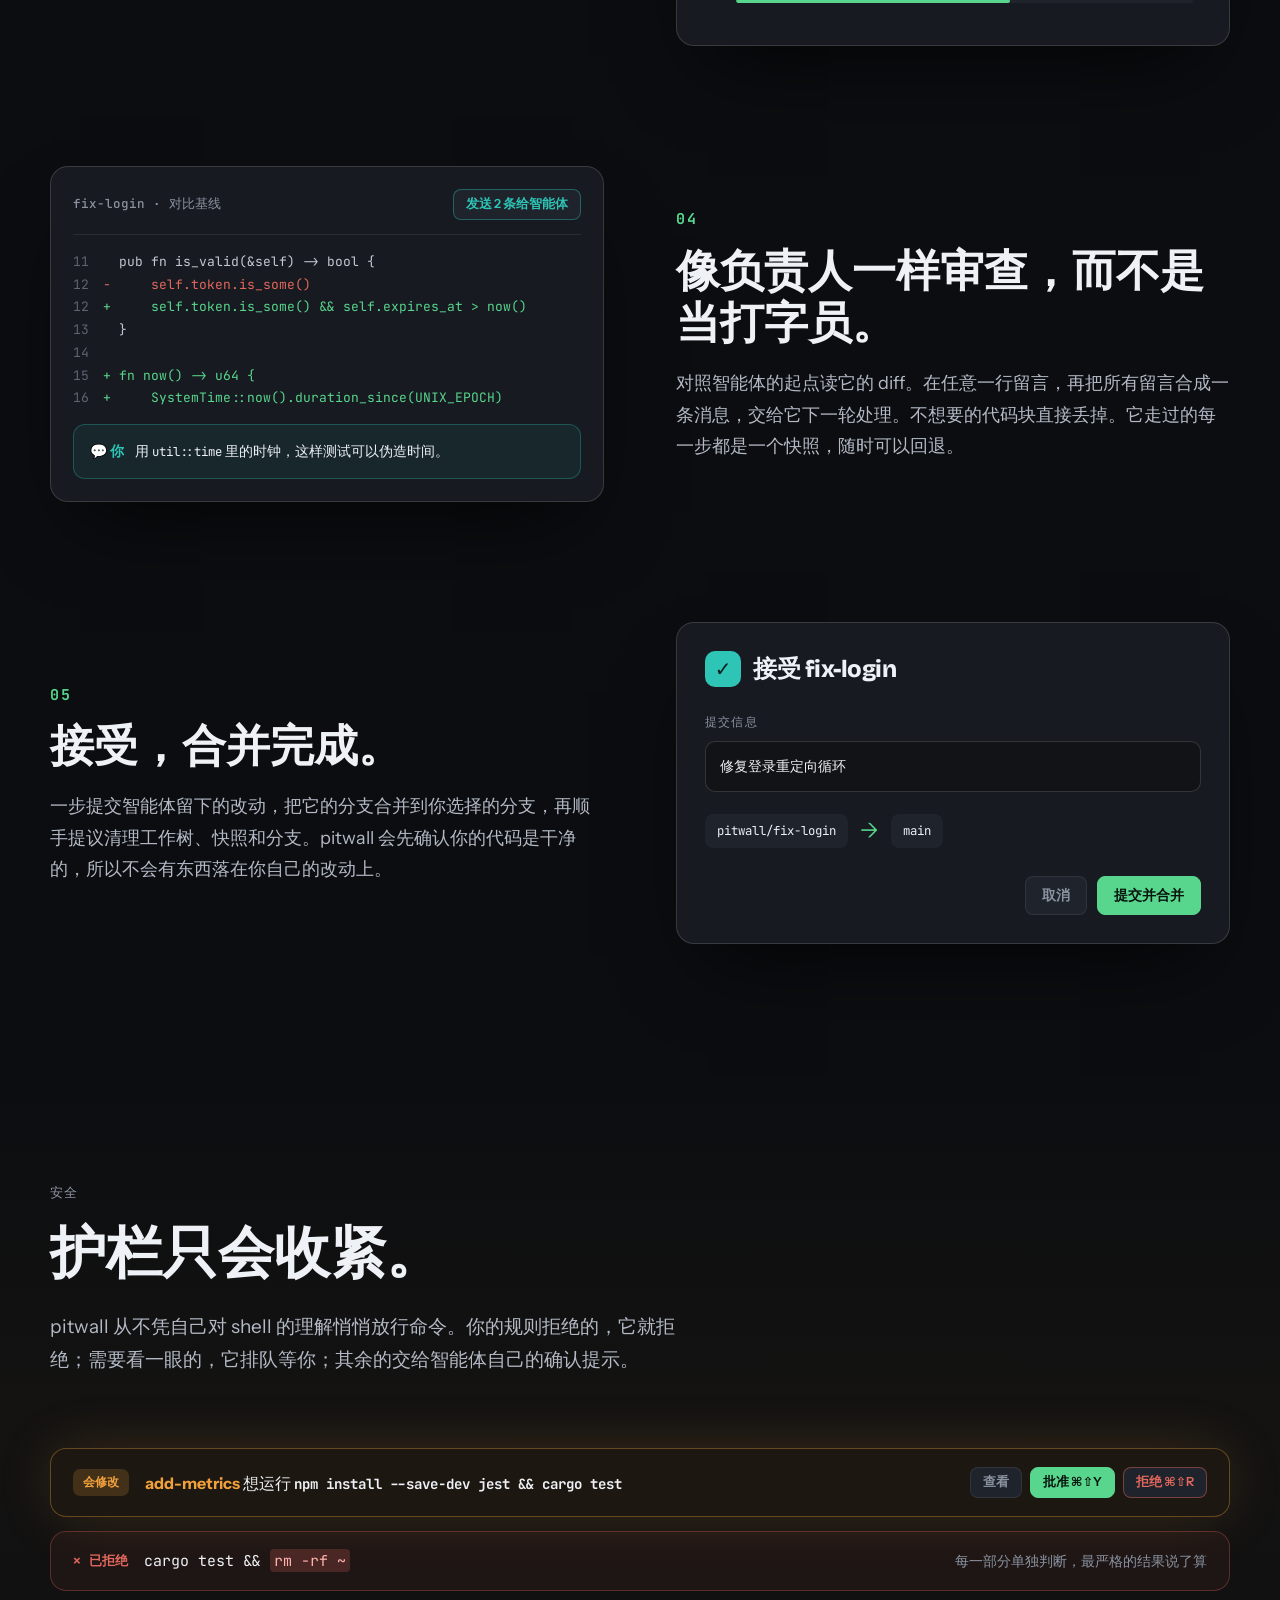
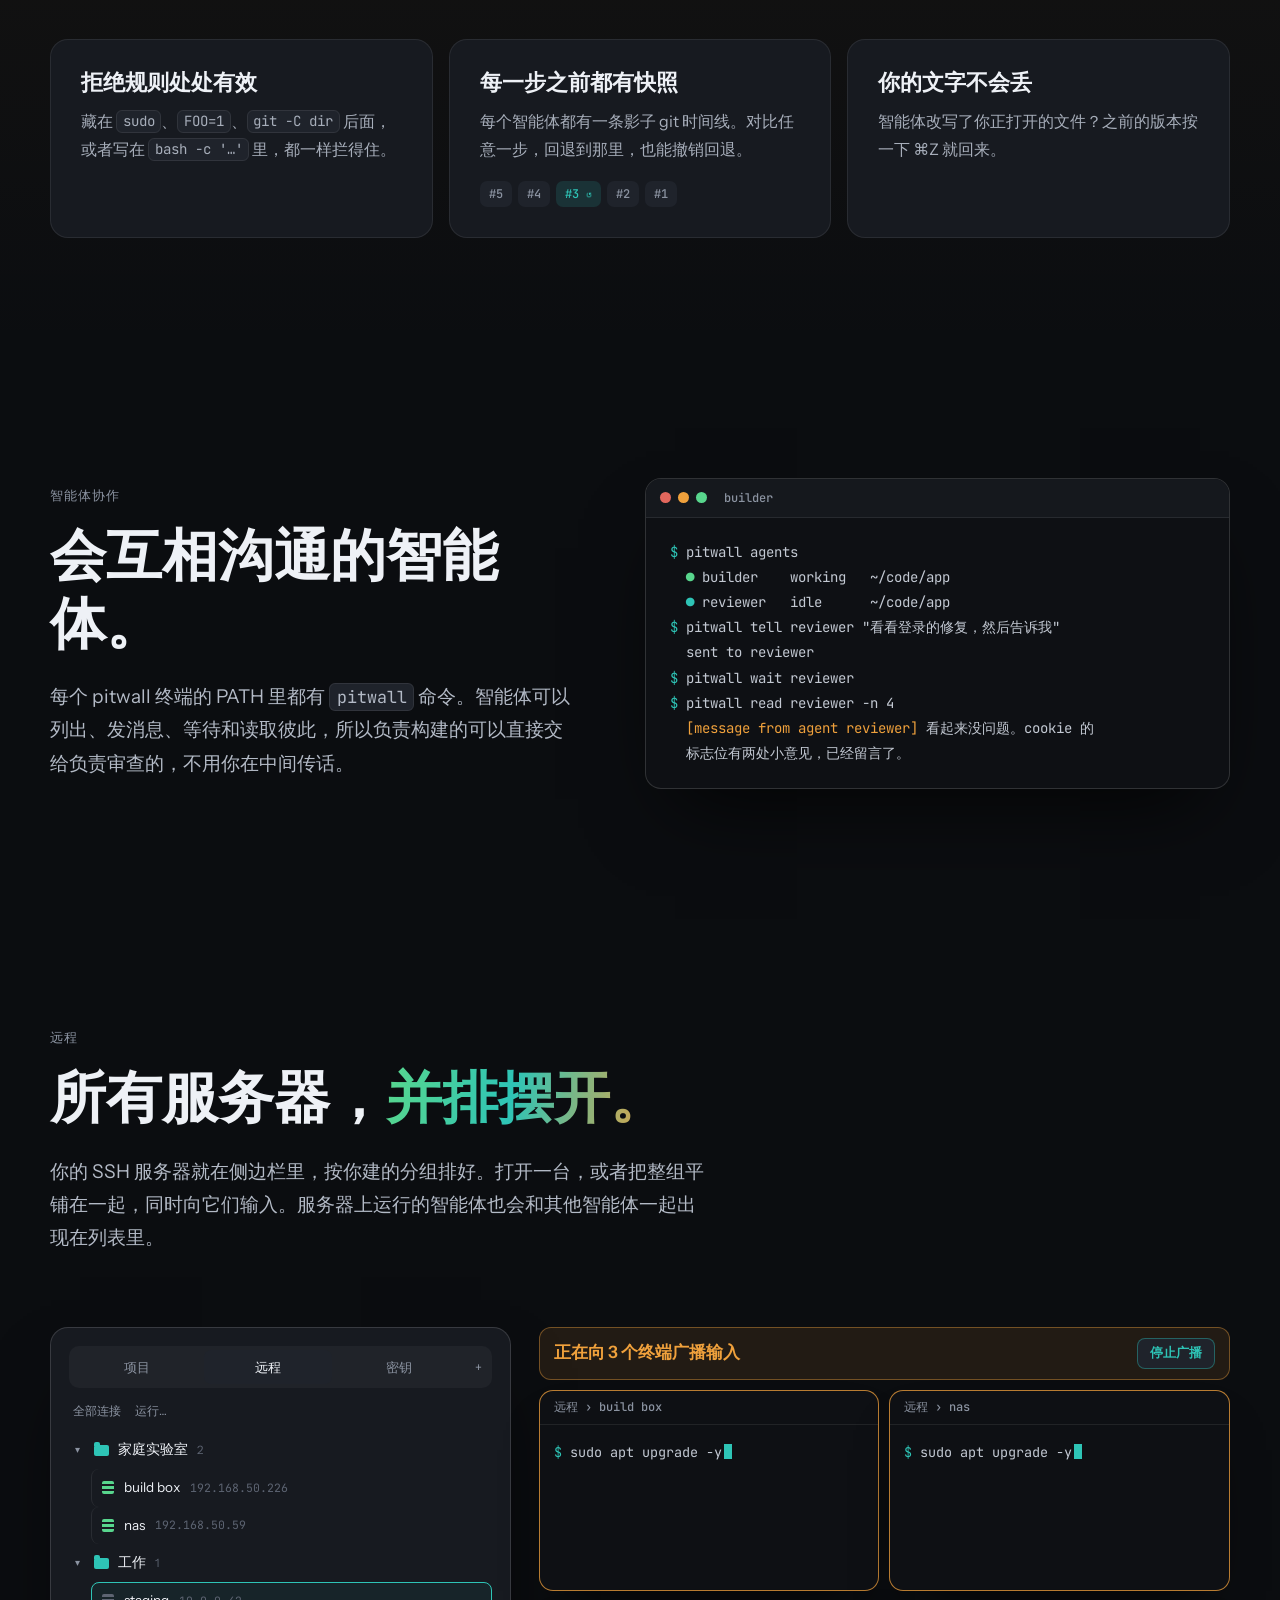
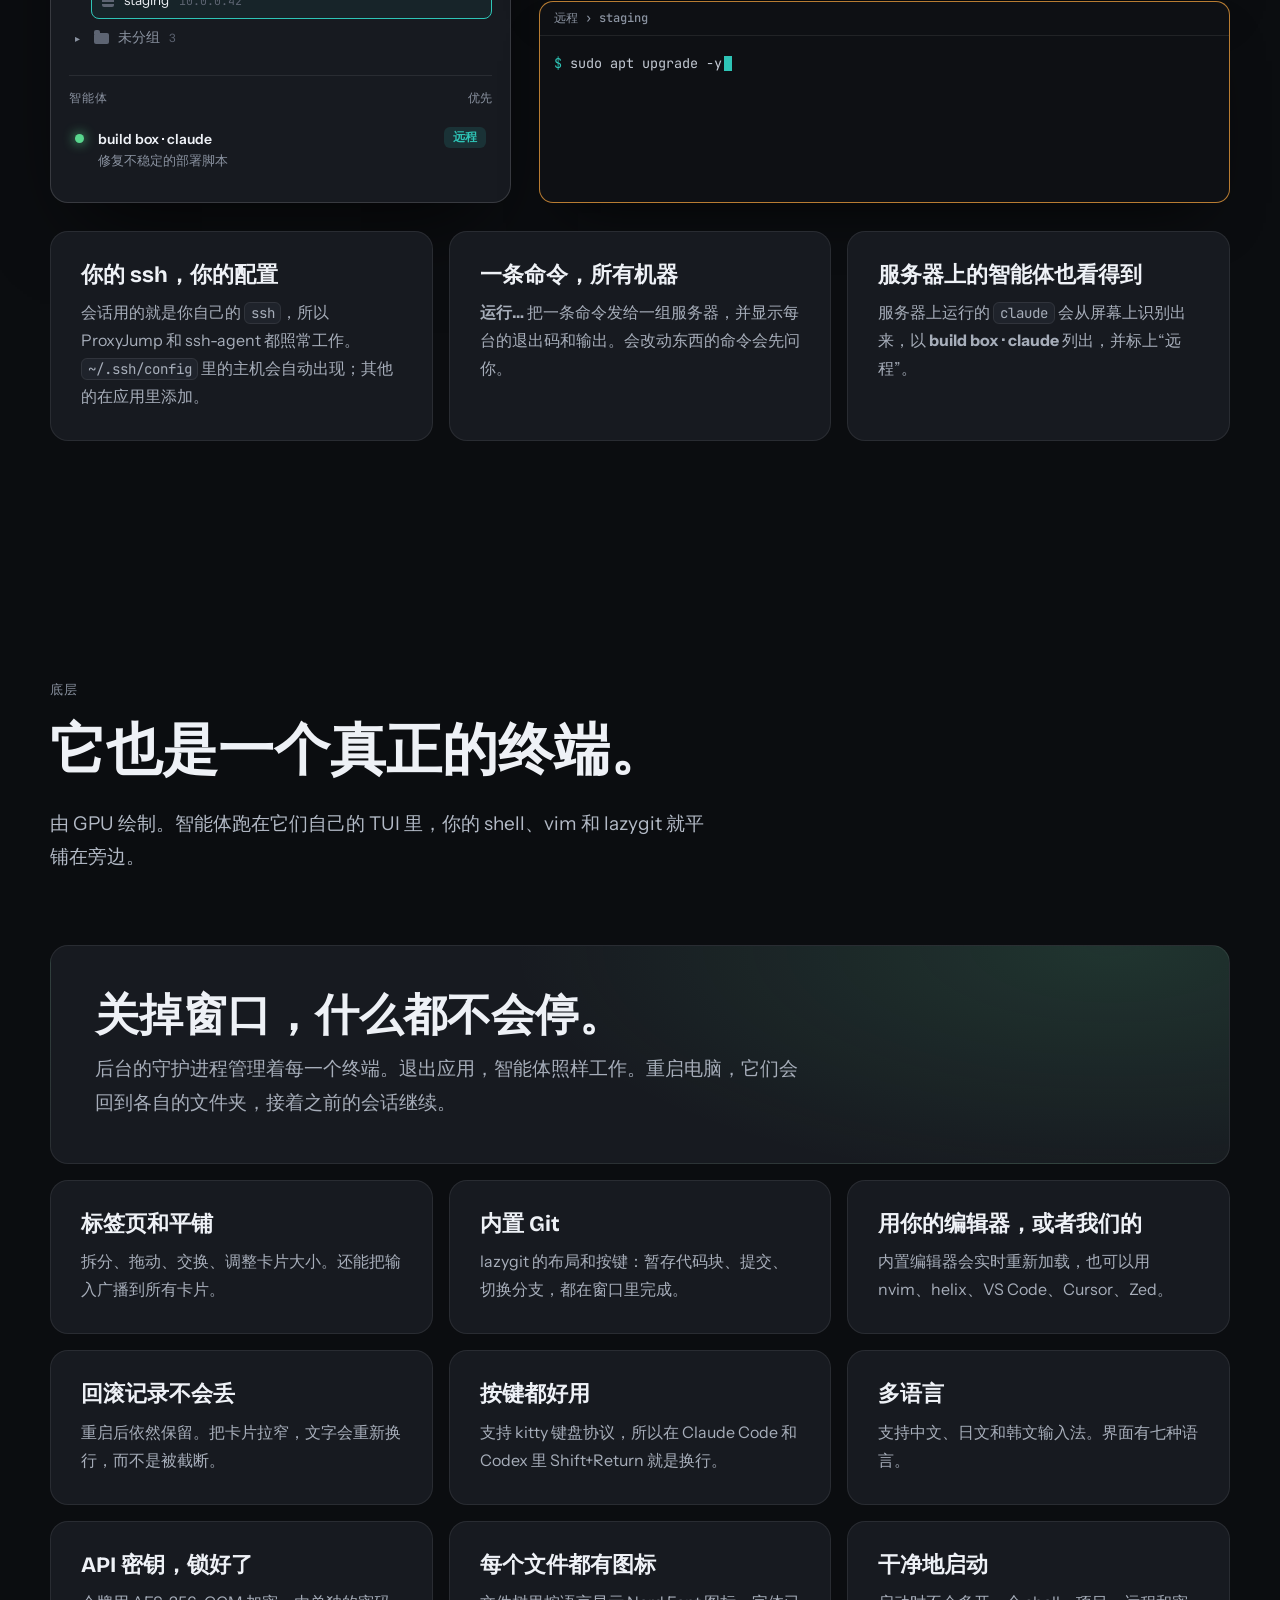
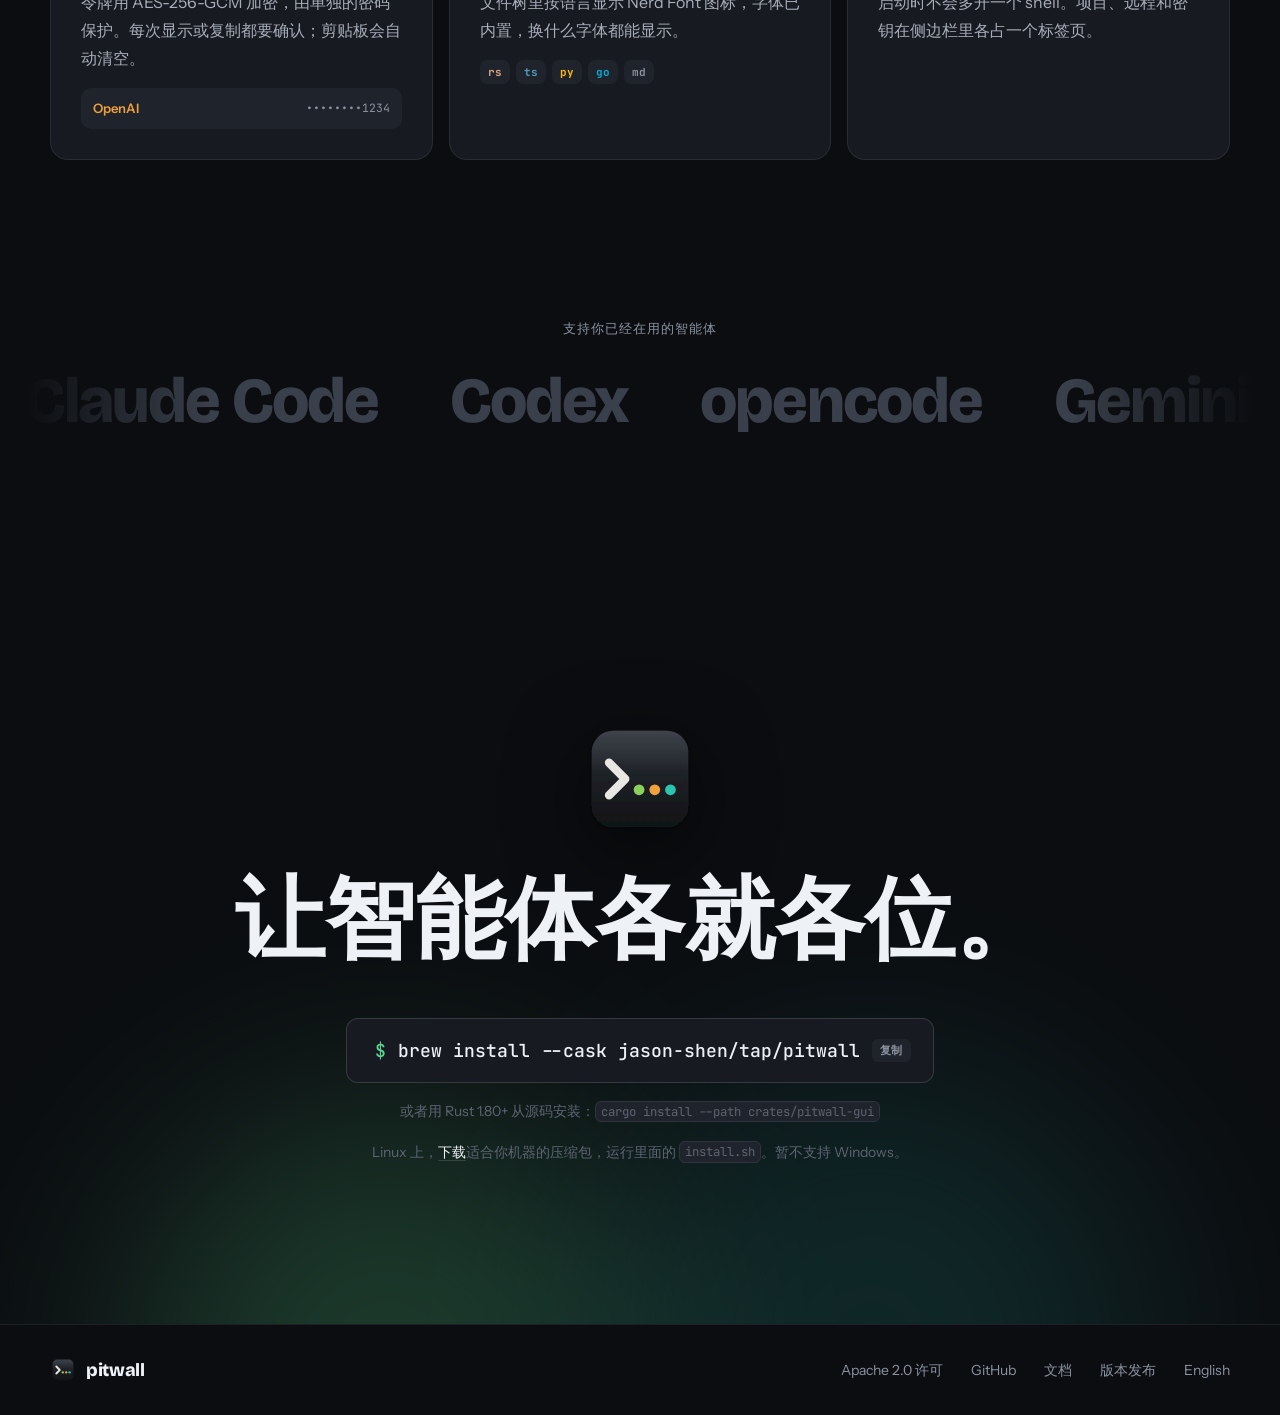
==== commit 46fd35d6: "Release v0.3.6" ====
--- a/website/zh/index.html
+++ b/website/zh/index.html
@@ -51,7 +51,7 @@
         </button>
         <a class="btn btn-ghost" href="https://github.com/jason-shen/pitwall">在 GitHub 上查看 →</a>
       </div>
-      <p class="fine"><a class="version" href="https://github.com/jason-shen/pitwall/releases/tag/v0.3.5">v0.3.5</a> · macOS 和 Linux · 免费，Apache 2.0 许可</p>
+      <p class="fine"><a class="version" href="https://github.com/jason-shen/pitwall/releases/tag/v0.3.6">v0.3.6</a> · macOS 和 Linux · 免费，Apache 2.0 许可</p>
     </div>
 
     <div class="hero-shot">
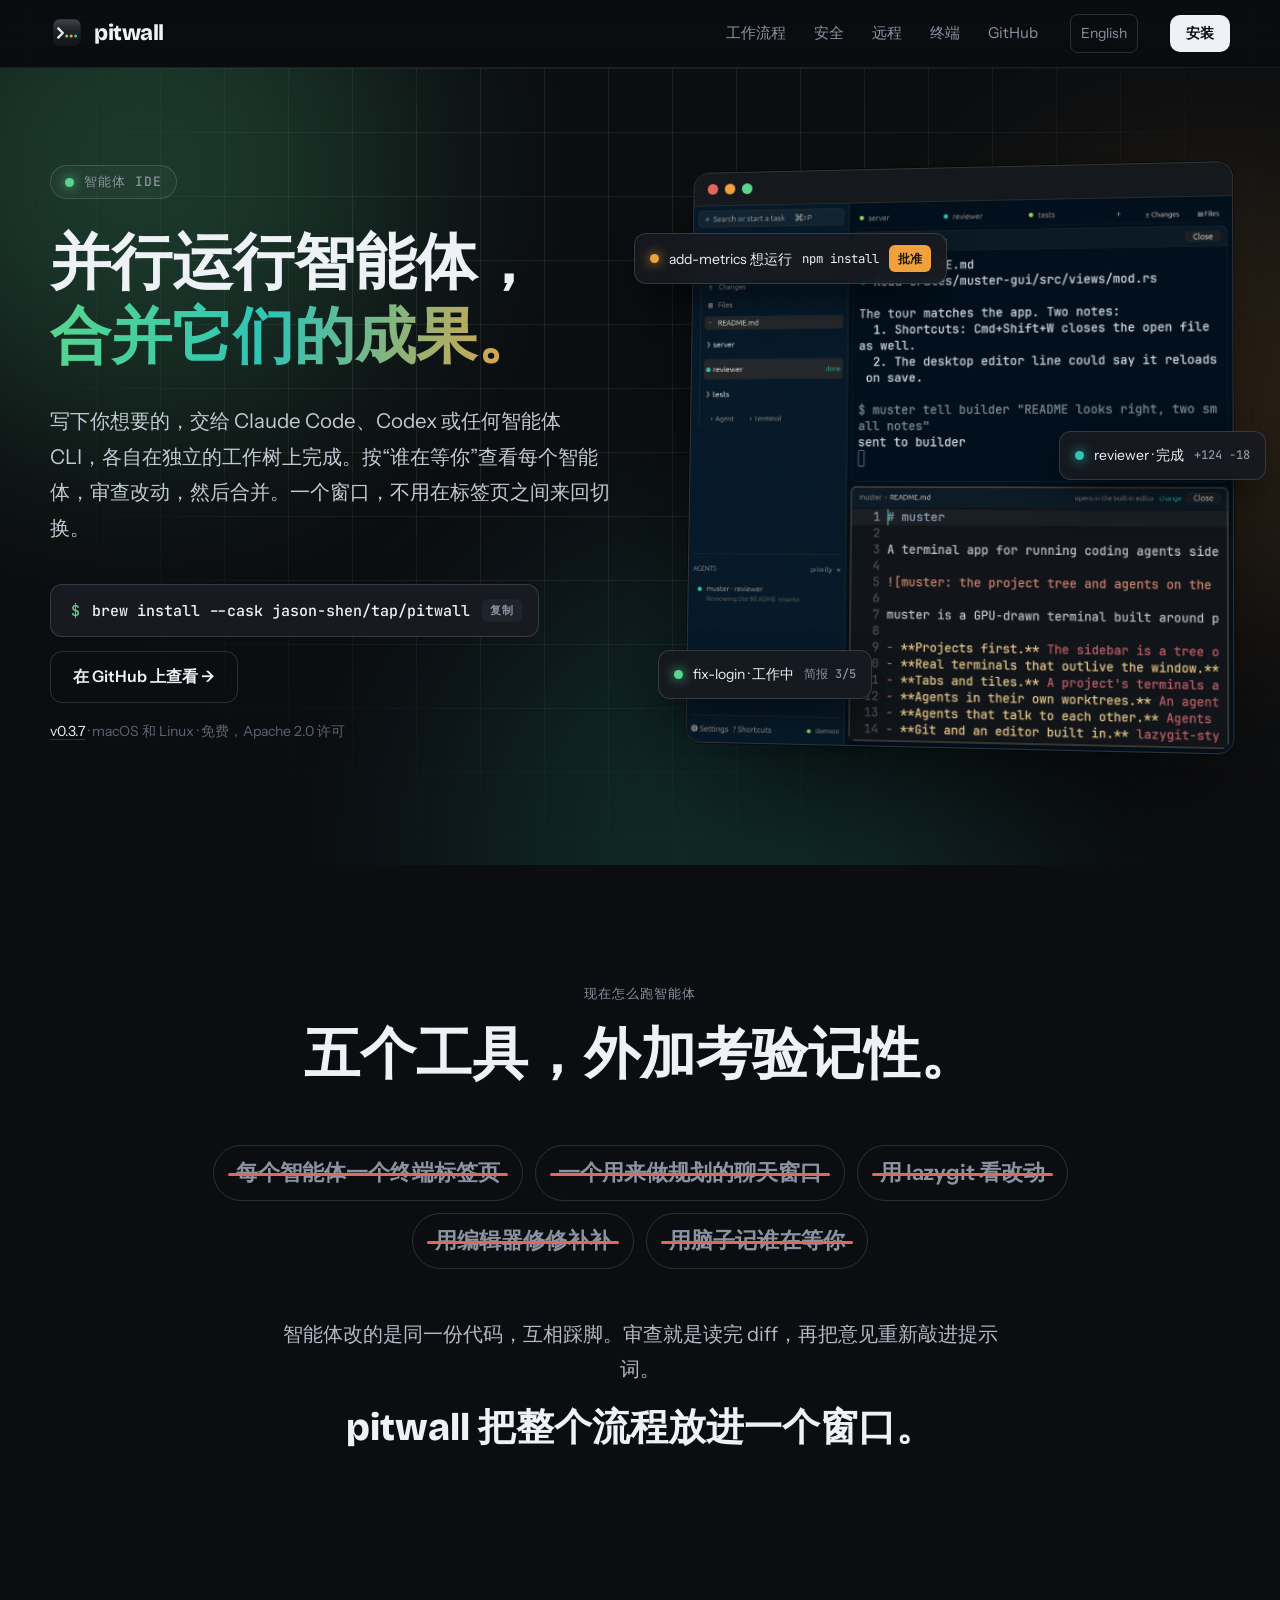
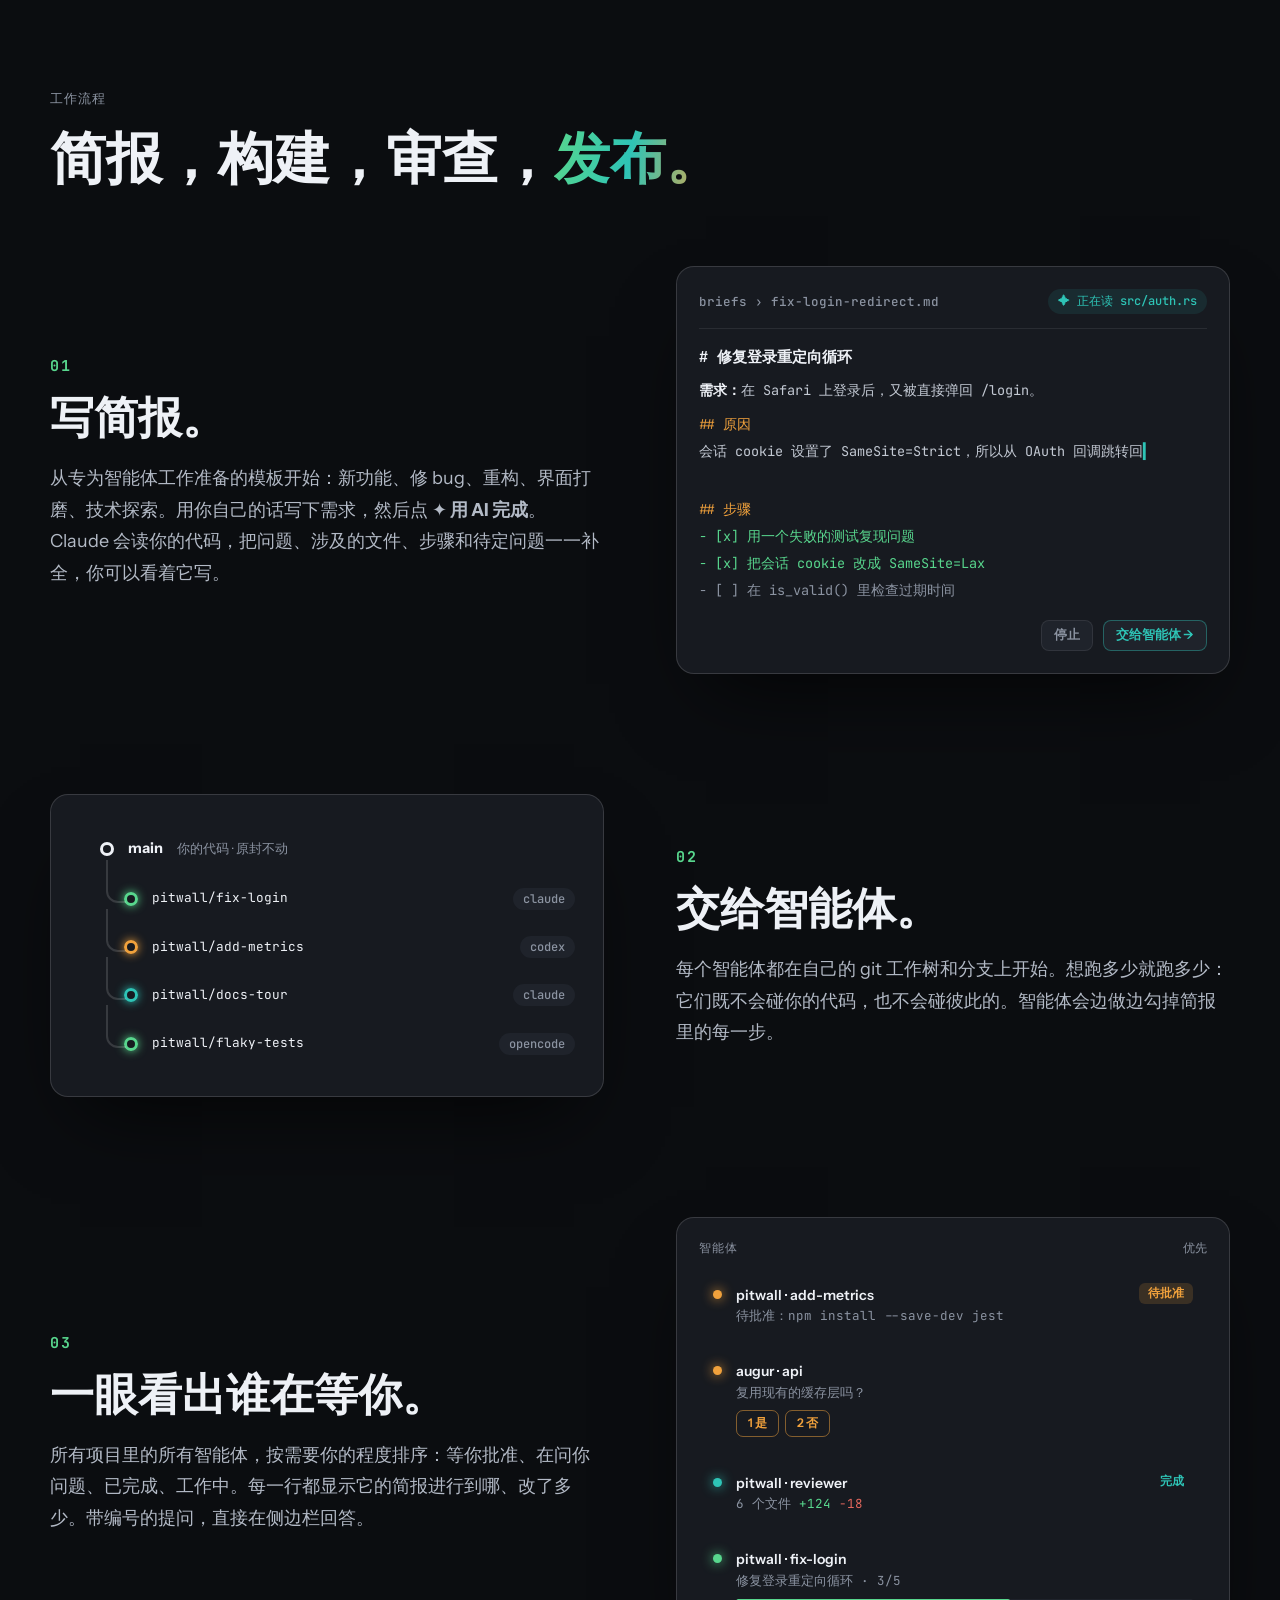
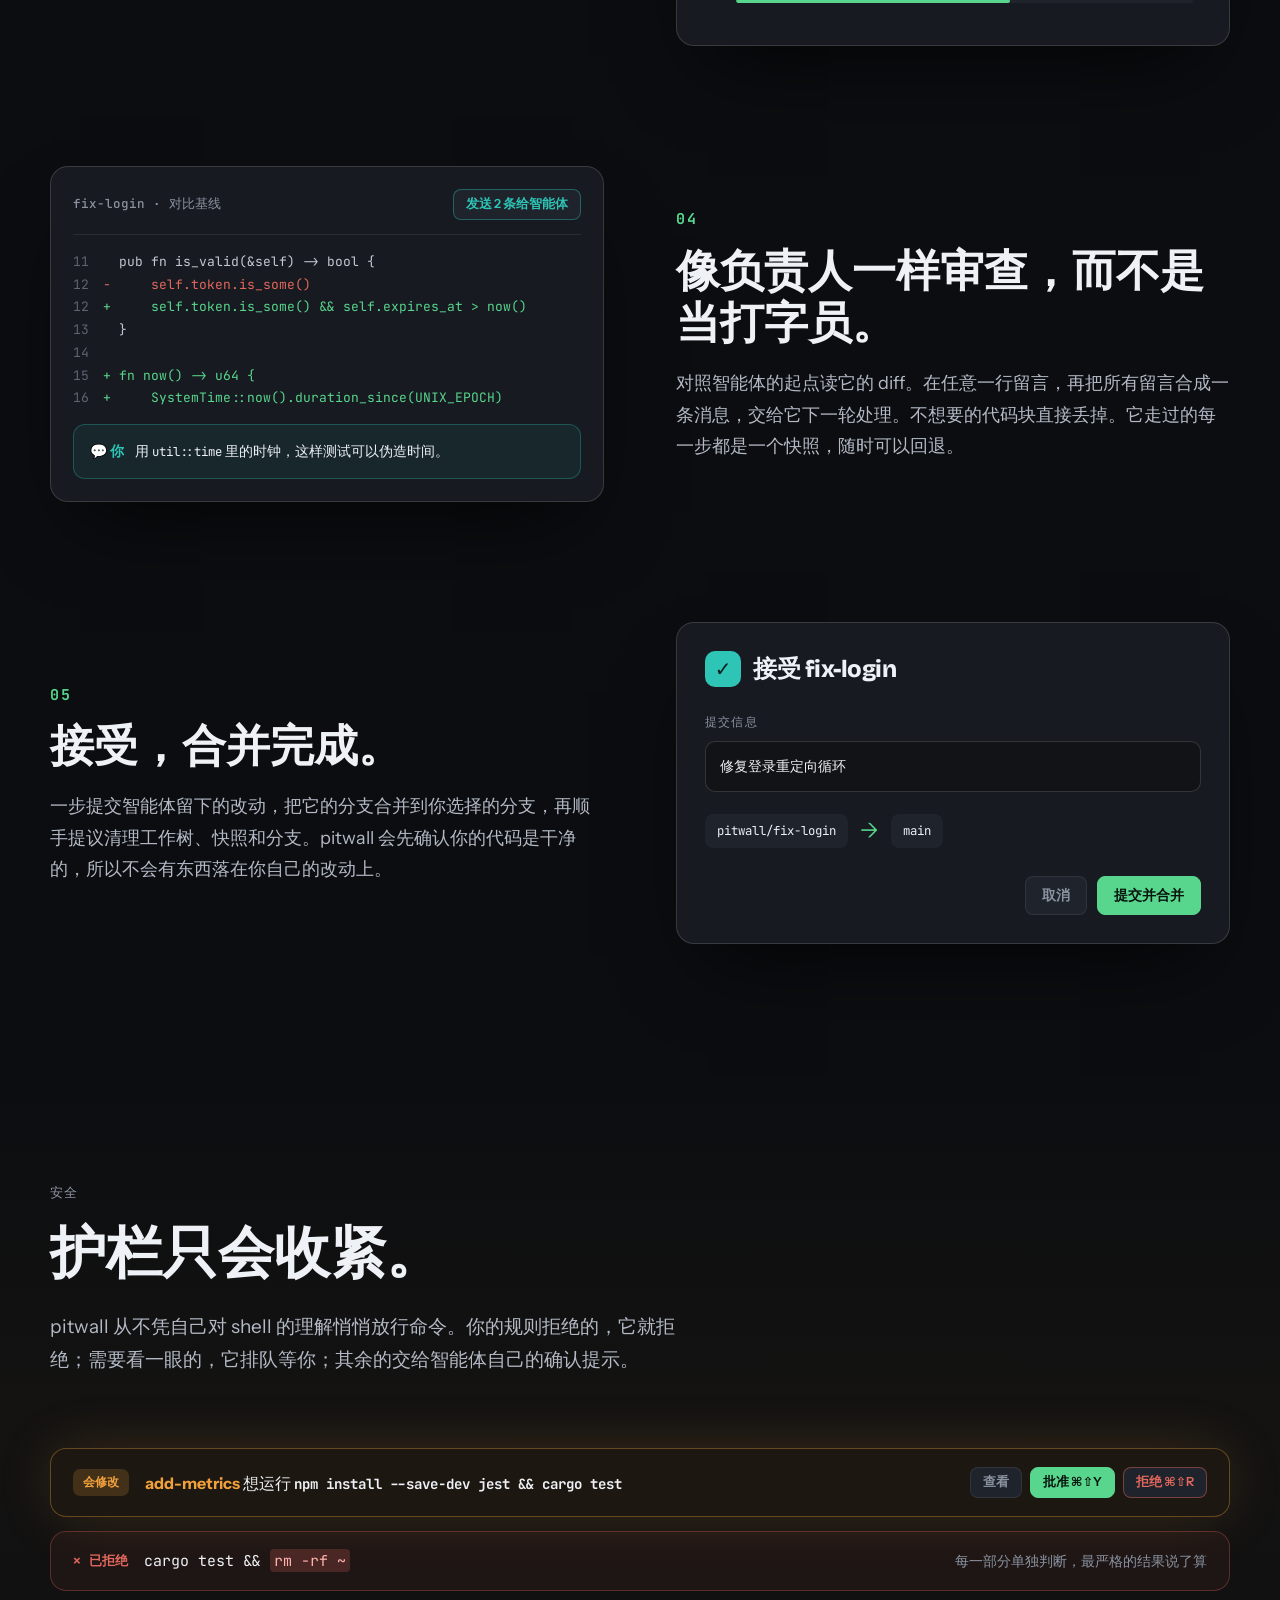
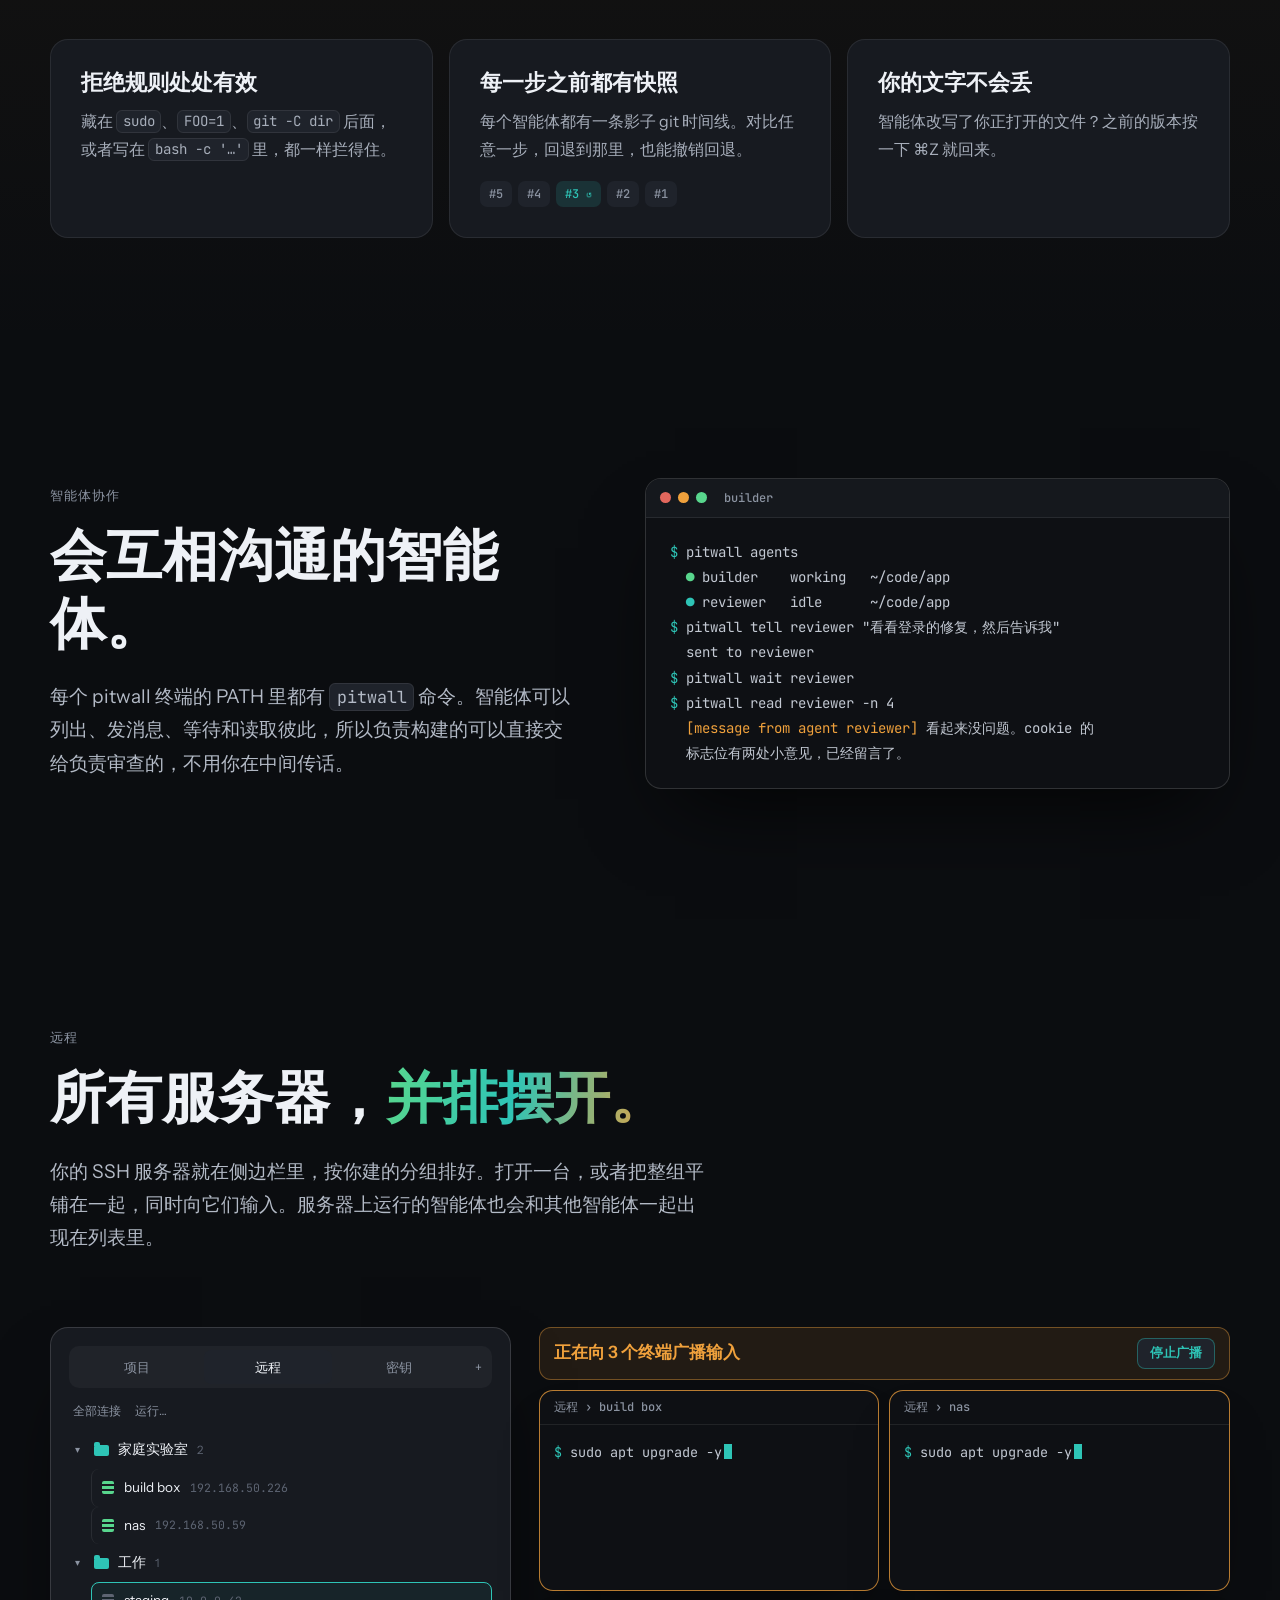
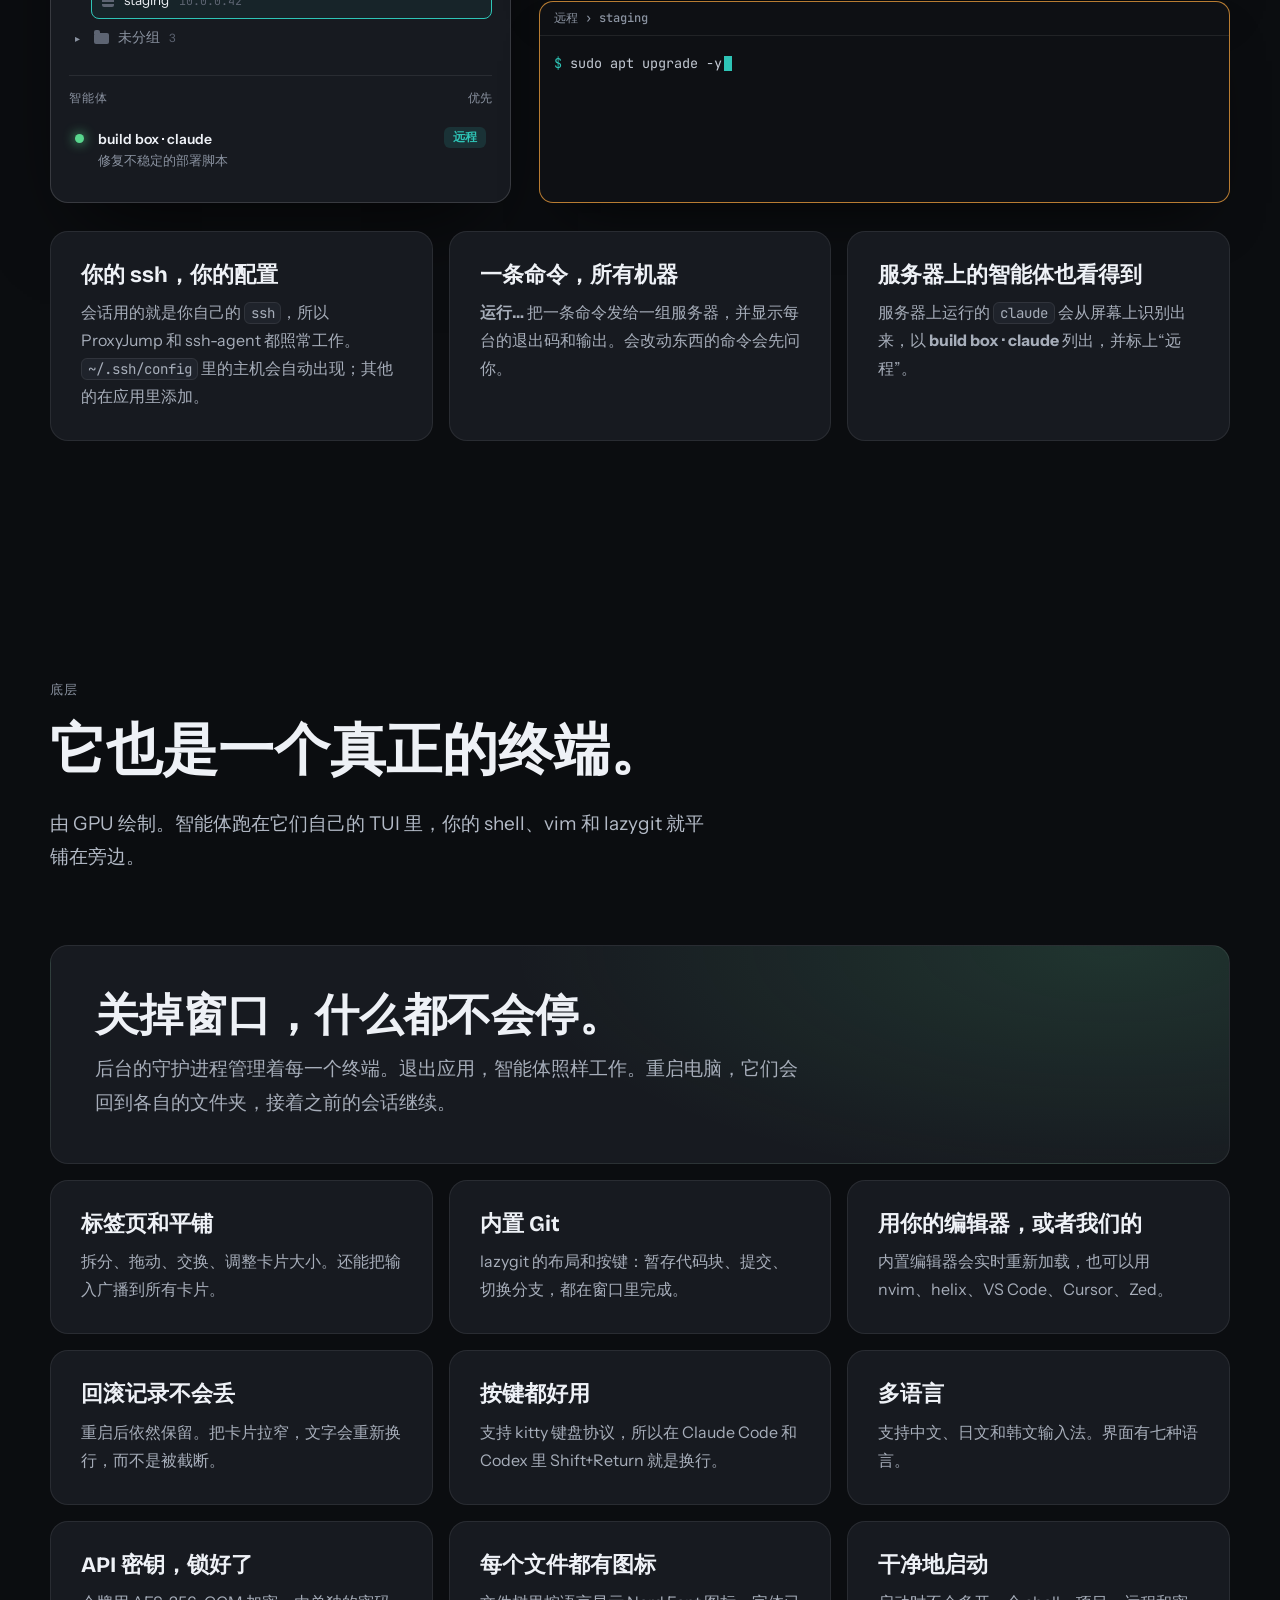
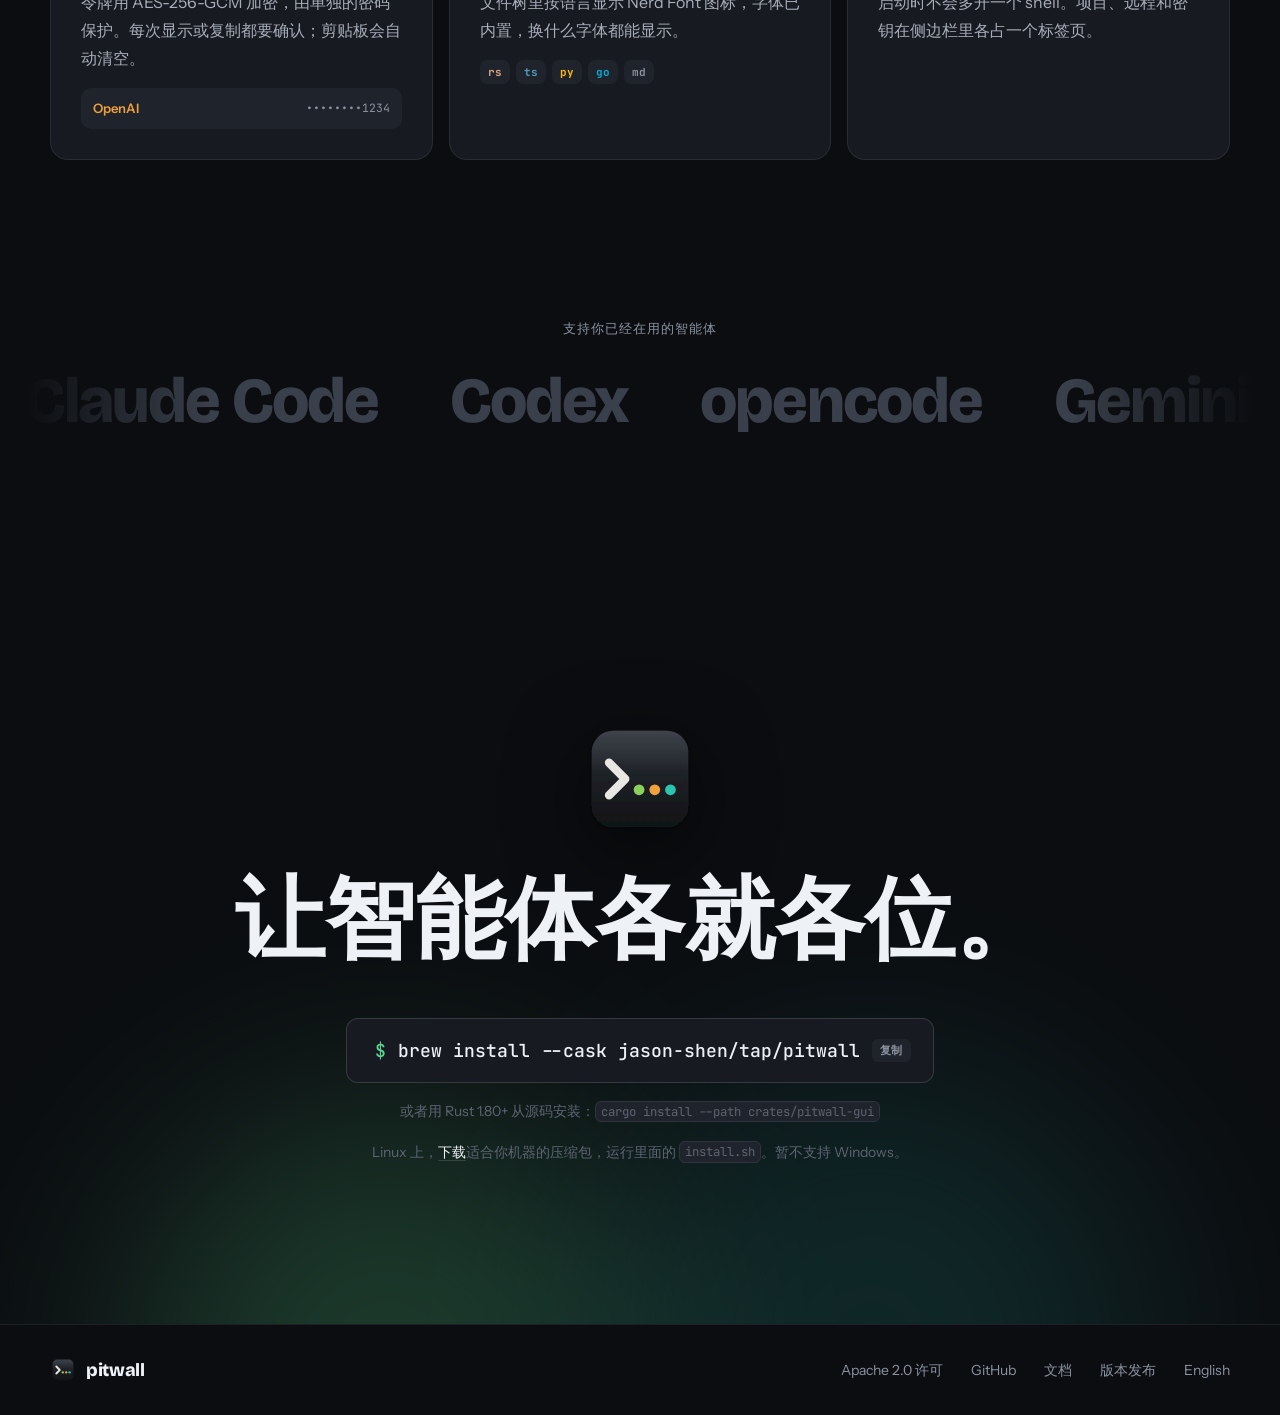
==== commit 9e43ff43: "Release v0.3.7" ====
--- a/website/zh/index.html
+++ b/website/zh/index.html
@@ -51,7 +51,7 @@
         </button>
         <a class="btn btn-ghost" href="https://github.com/jason-shen/pitwall">在 GitHub 上查看 →</a>
       </div>
-      <p class="fine"><a class="version" href="https://github.com/jason-shen/pitwall/releases/tag/v0.3.6">v0.3.6</a> · macOS 和 Linux · 免费，Apache 2.0 许可</p>
+      <p class="fine"><a class="version" href="https://github.com/jason-shen/pitwall/releases/tag/v0.3.7">v0.3.7</a> · macOS 和 Linux · 免费，Apache 2.0 许可</p>
     </div>
 
     <div class="hero-shot">
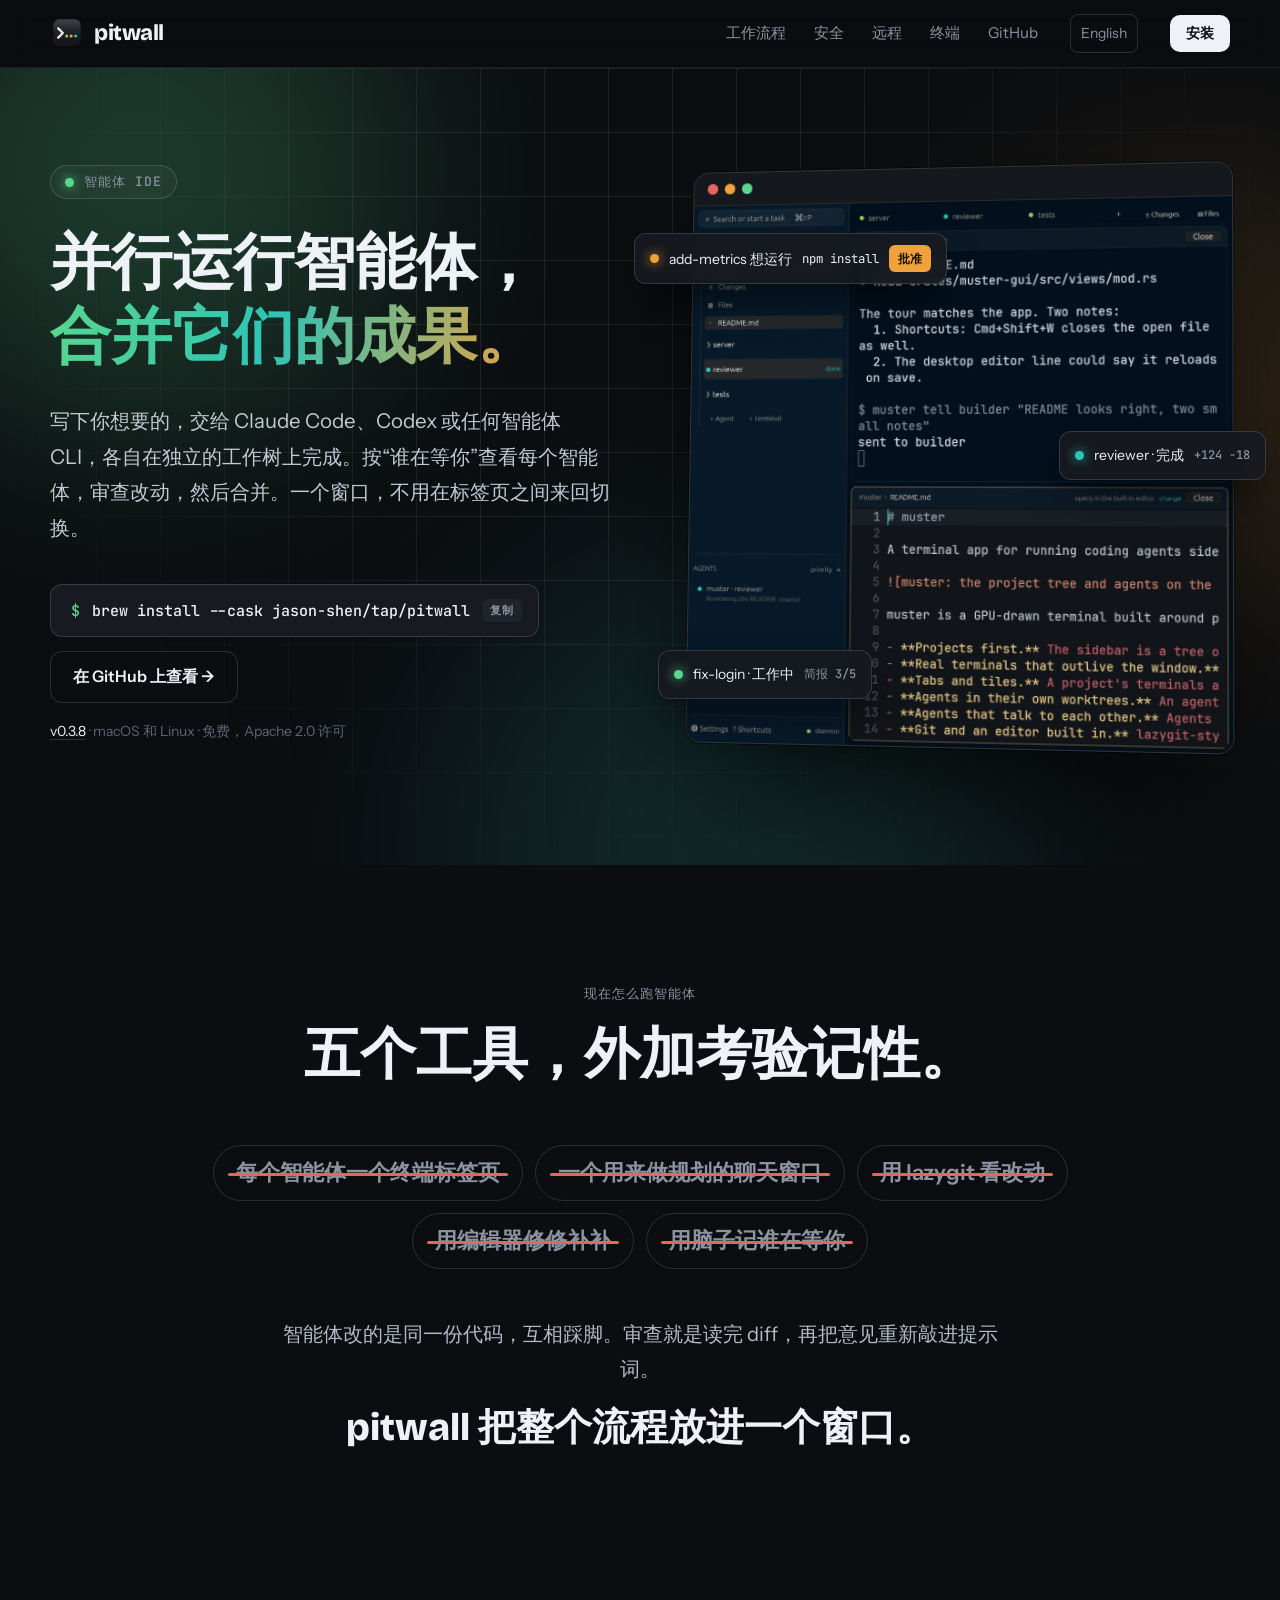
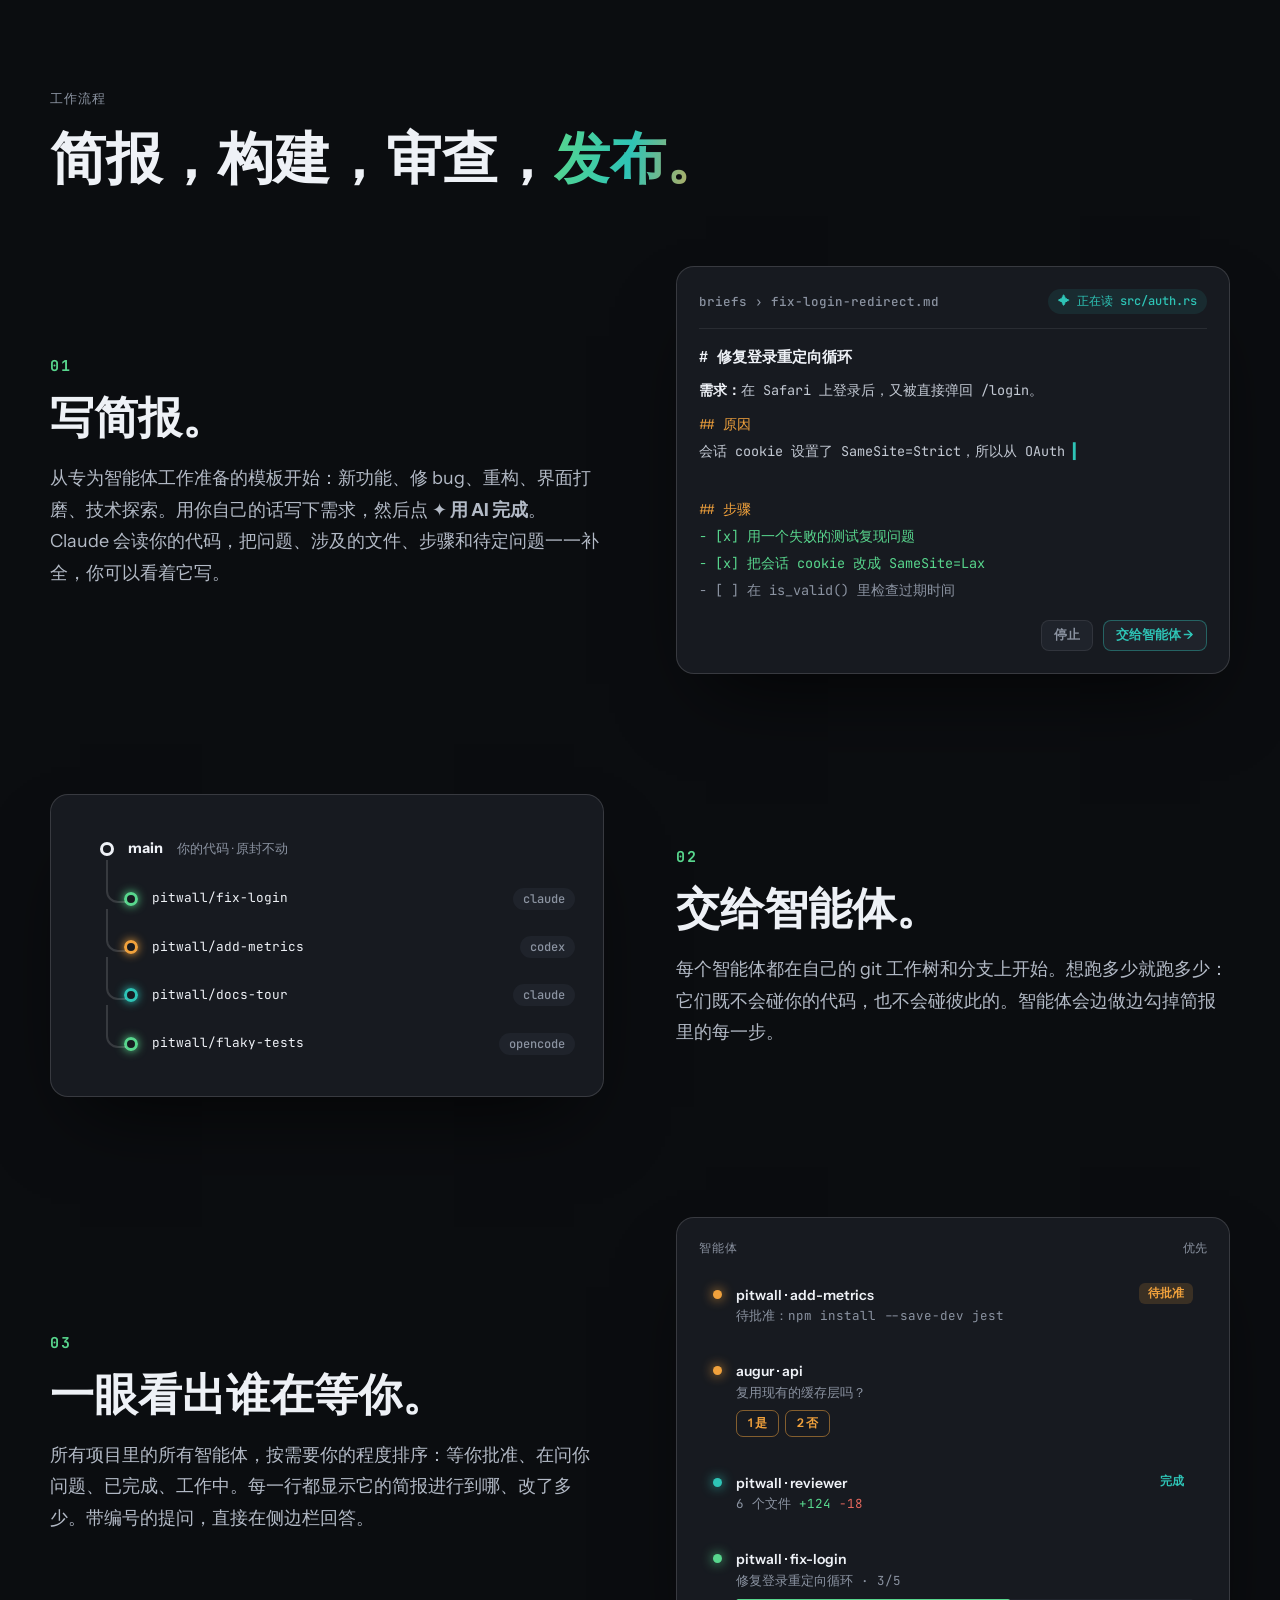
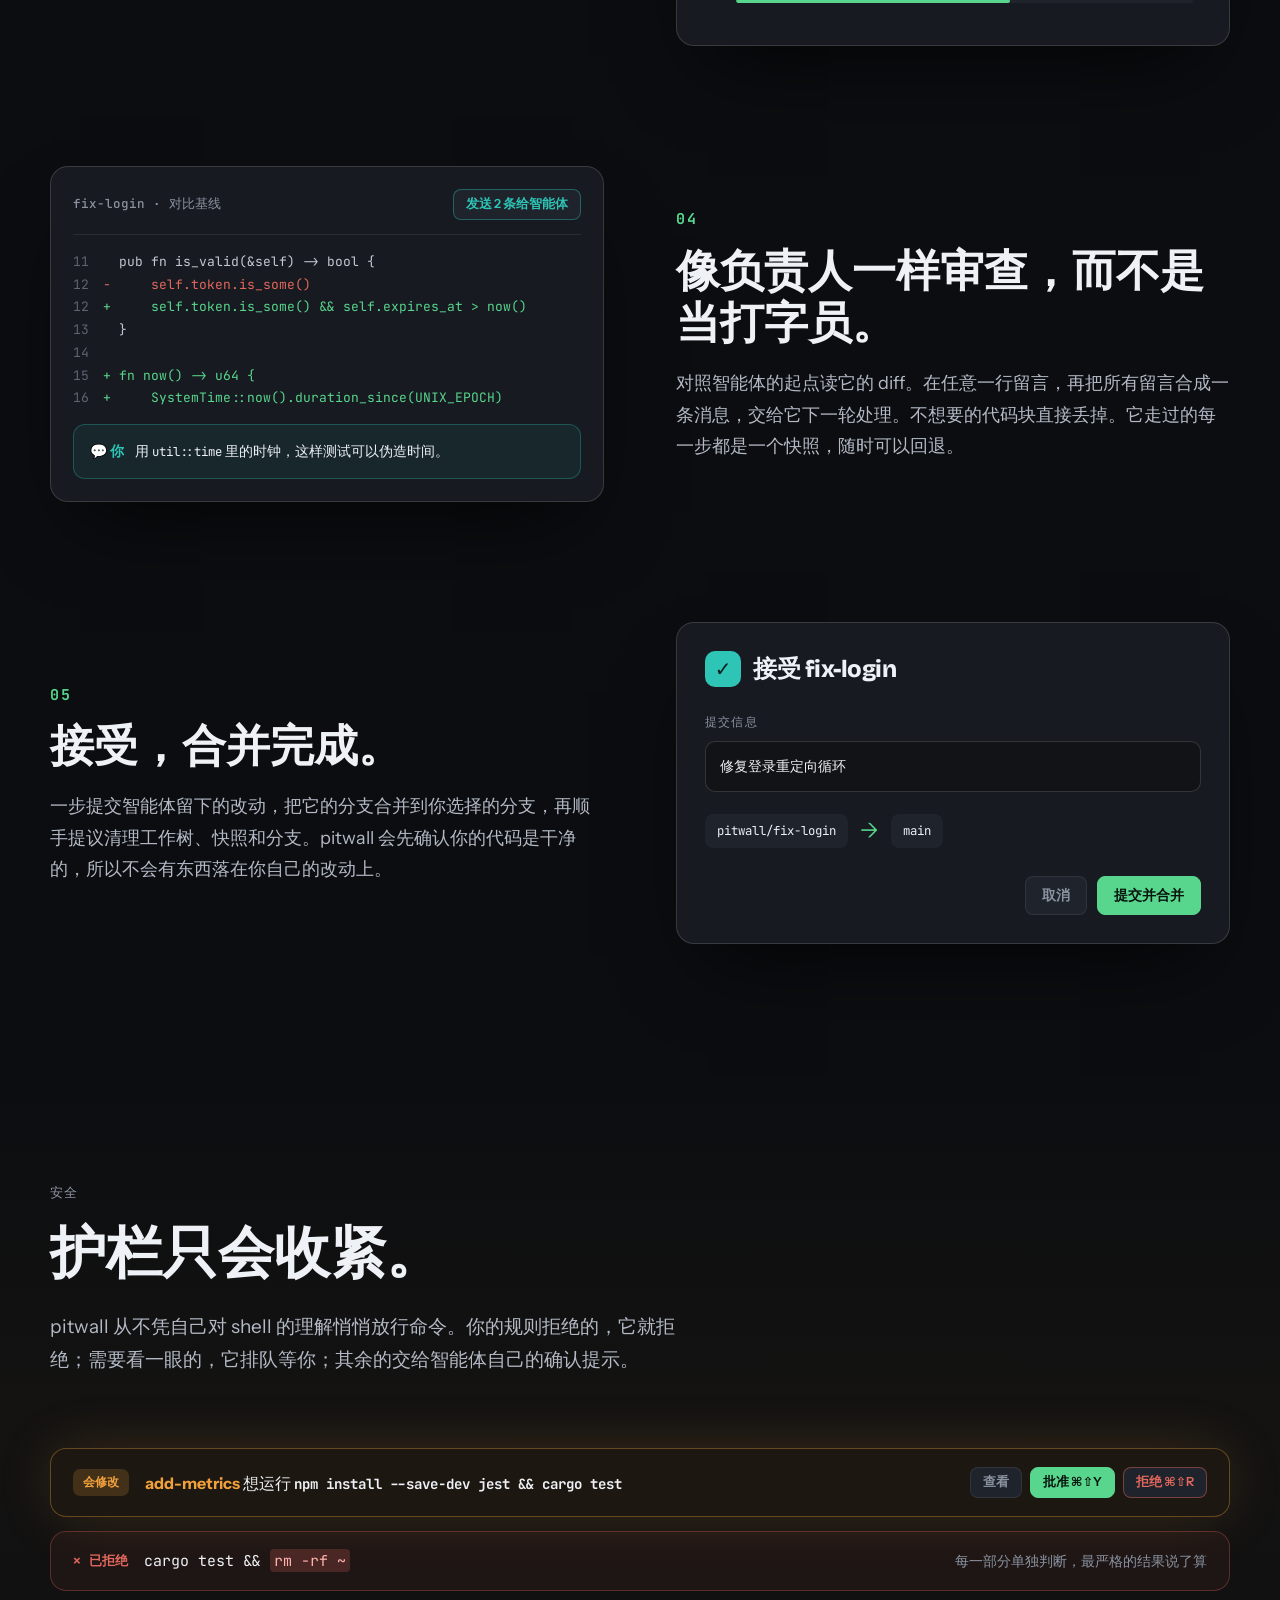
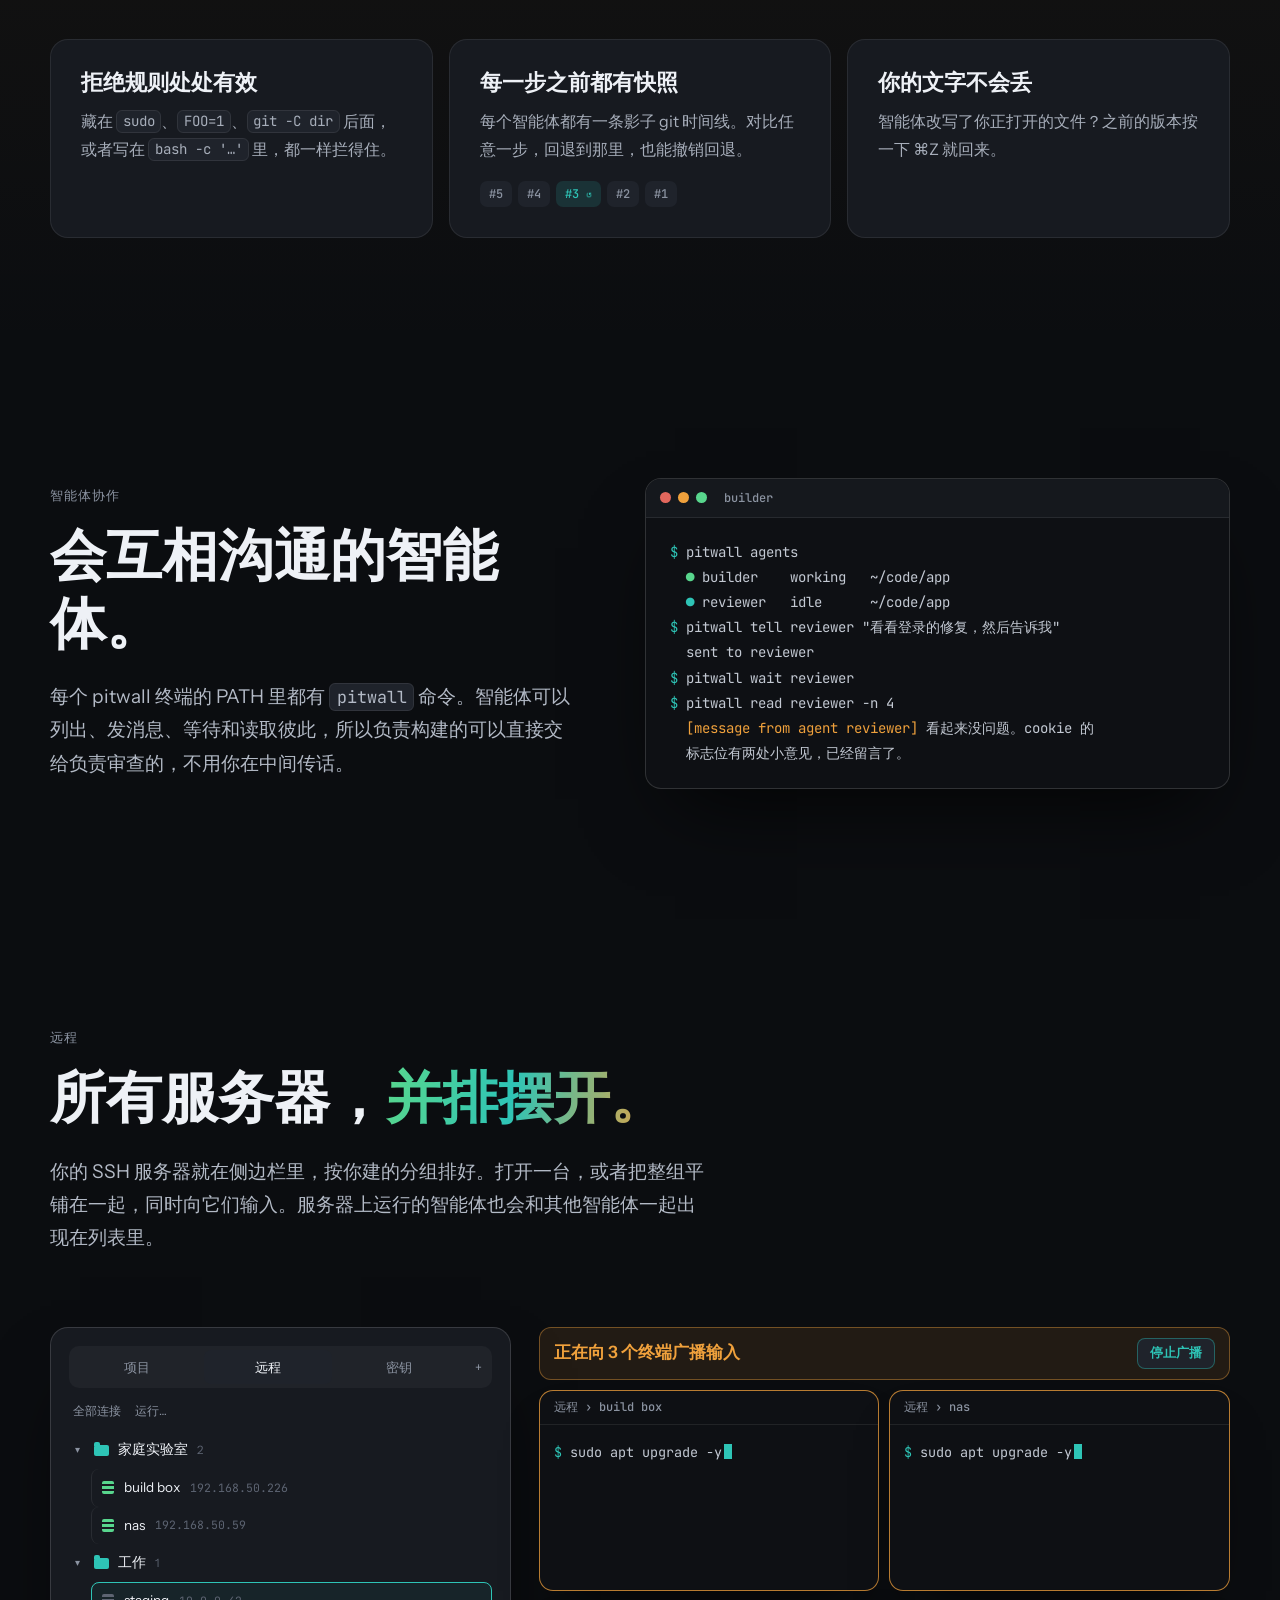
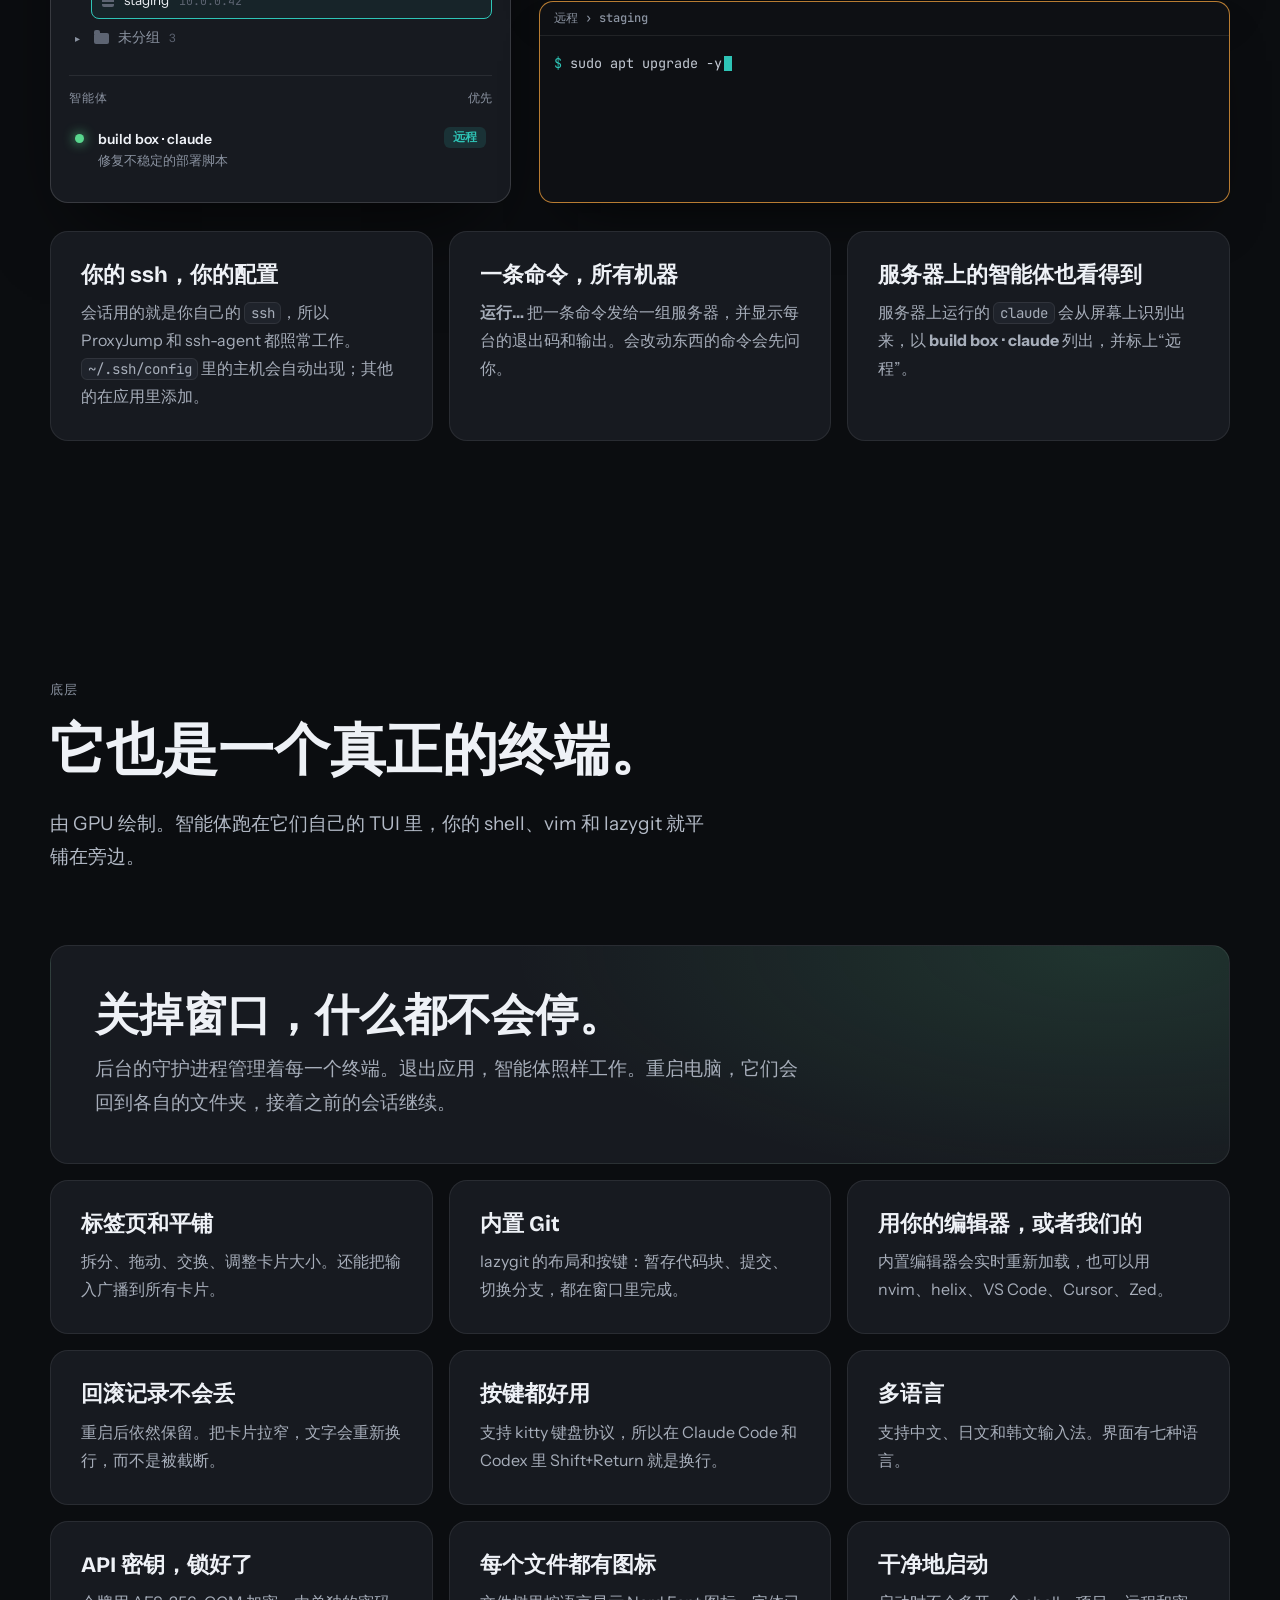
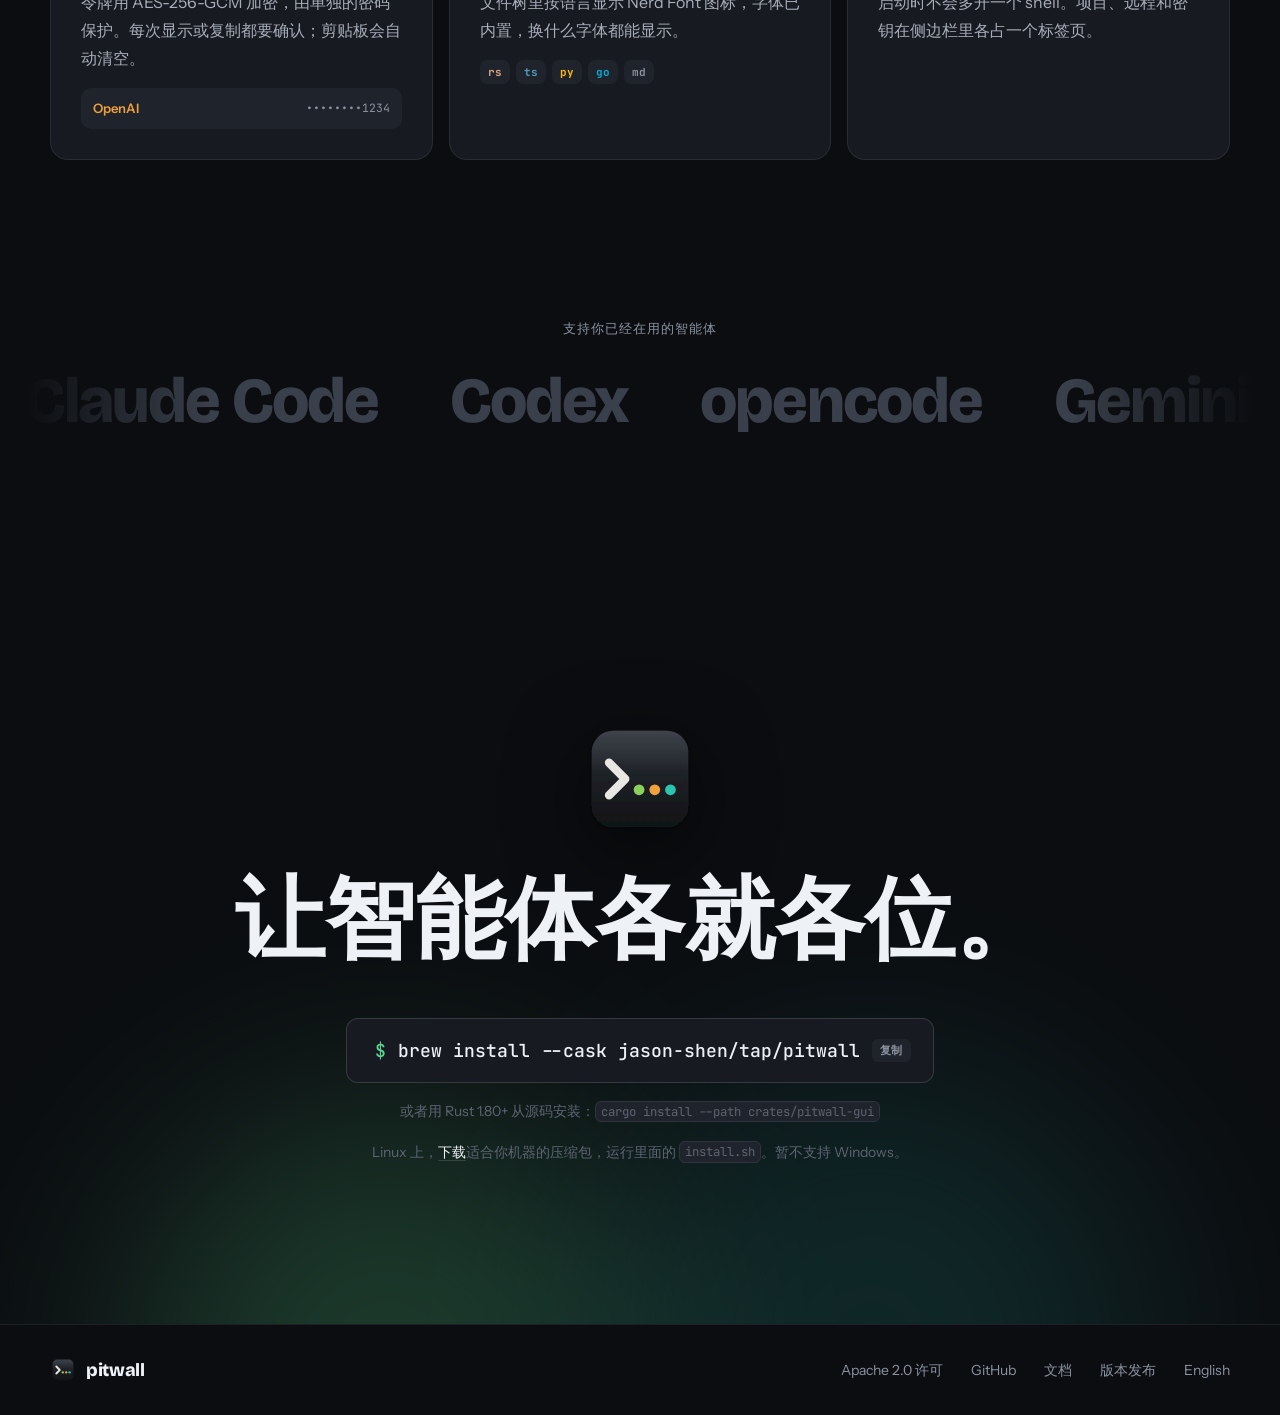
==== commit 282c5e98: "Release v0.3.8" ====
--- a/website/zh/index.html
+++ b/website/zh/index.html
@@ -51,7 +51,7 @@
         </button>
         <a class="btn btn-ghost" href="https://github.com/jason-shen/pitwall">在 GitHub 上查看 →</a>
       </div>
-      <p class="fine"><a class="version" href="https://github.com/jason-shen/pitwall/releases/tag/v0.3.7">v0.3.7</a> · macOS 和 Linux · 免费，Apache 2.0 许可</p>
+      <p class="fine"><a class="version" href="https://github.com/jason-shen/pitwall/releases/tag/v0.3.8">v0.3.8</a> · macOS 和 Linux · 免费，Apache 2.0 许可</p>
     </div>
 
     <div class="hero-shot">
